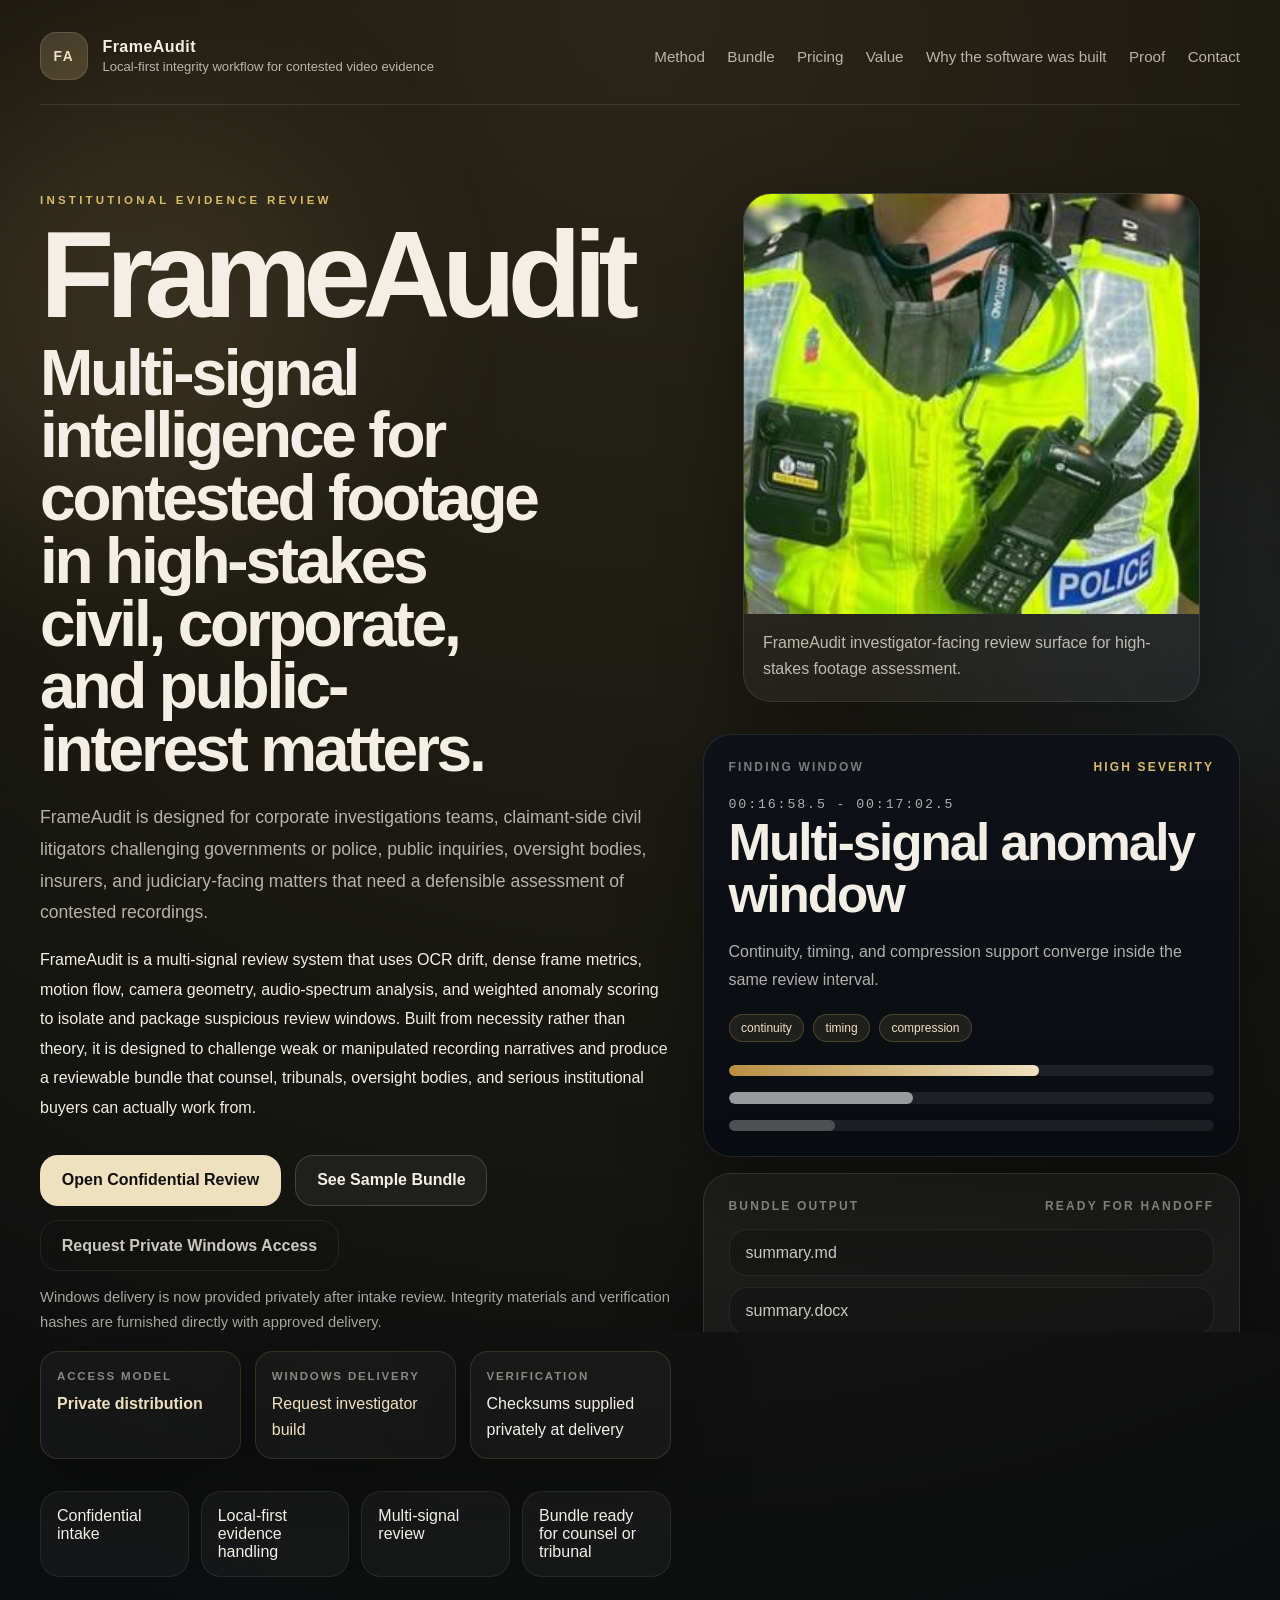
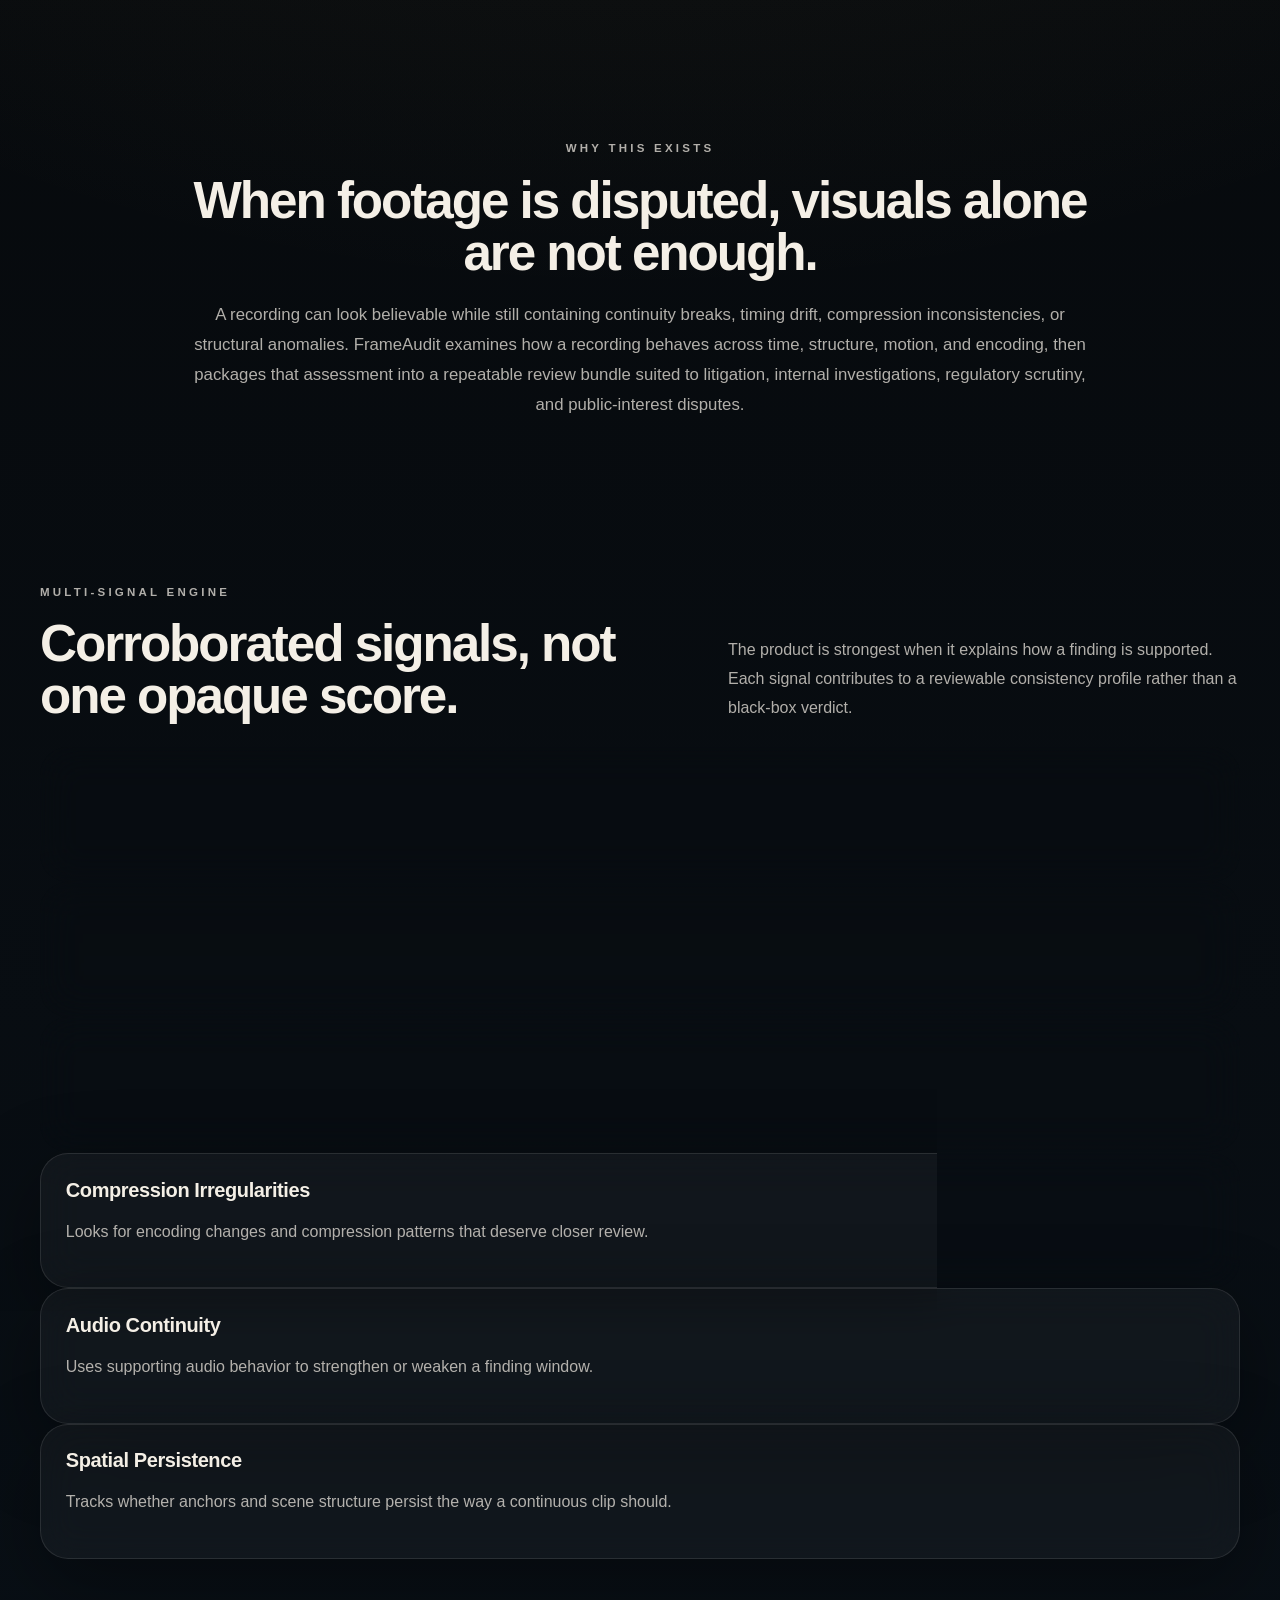
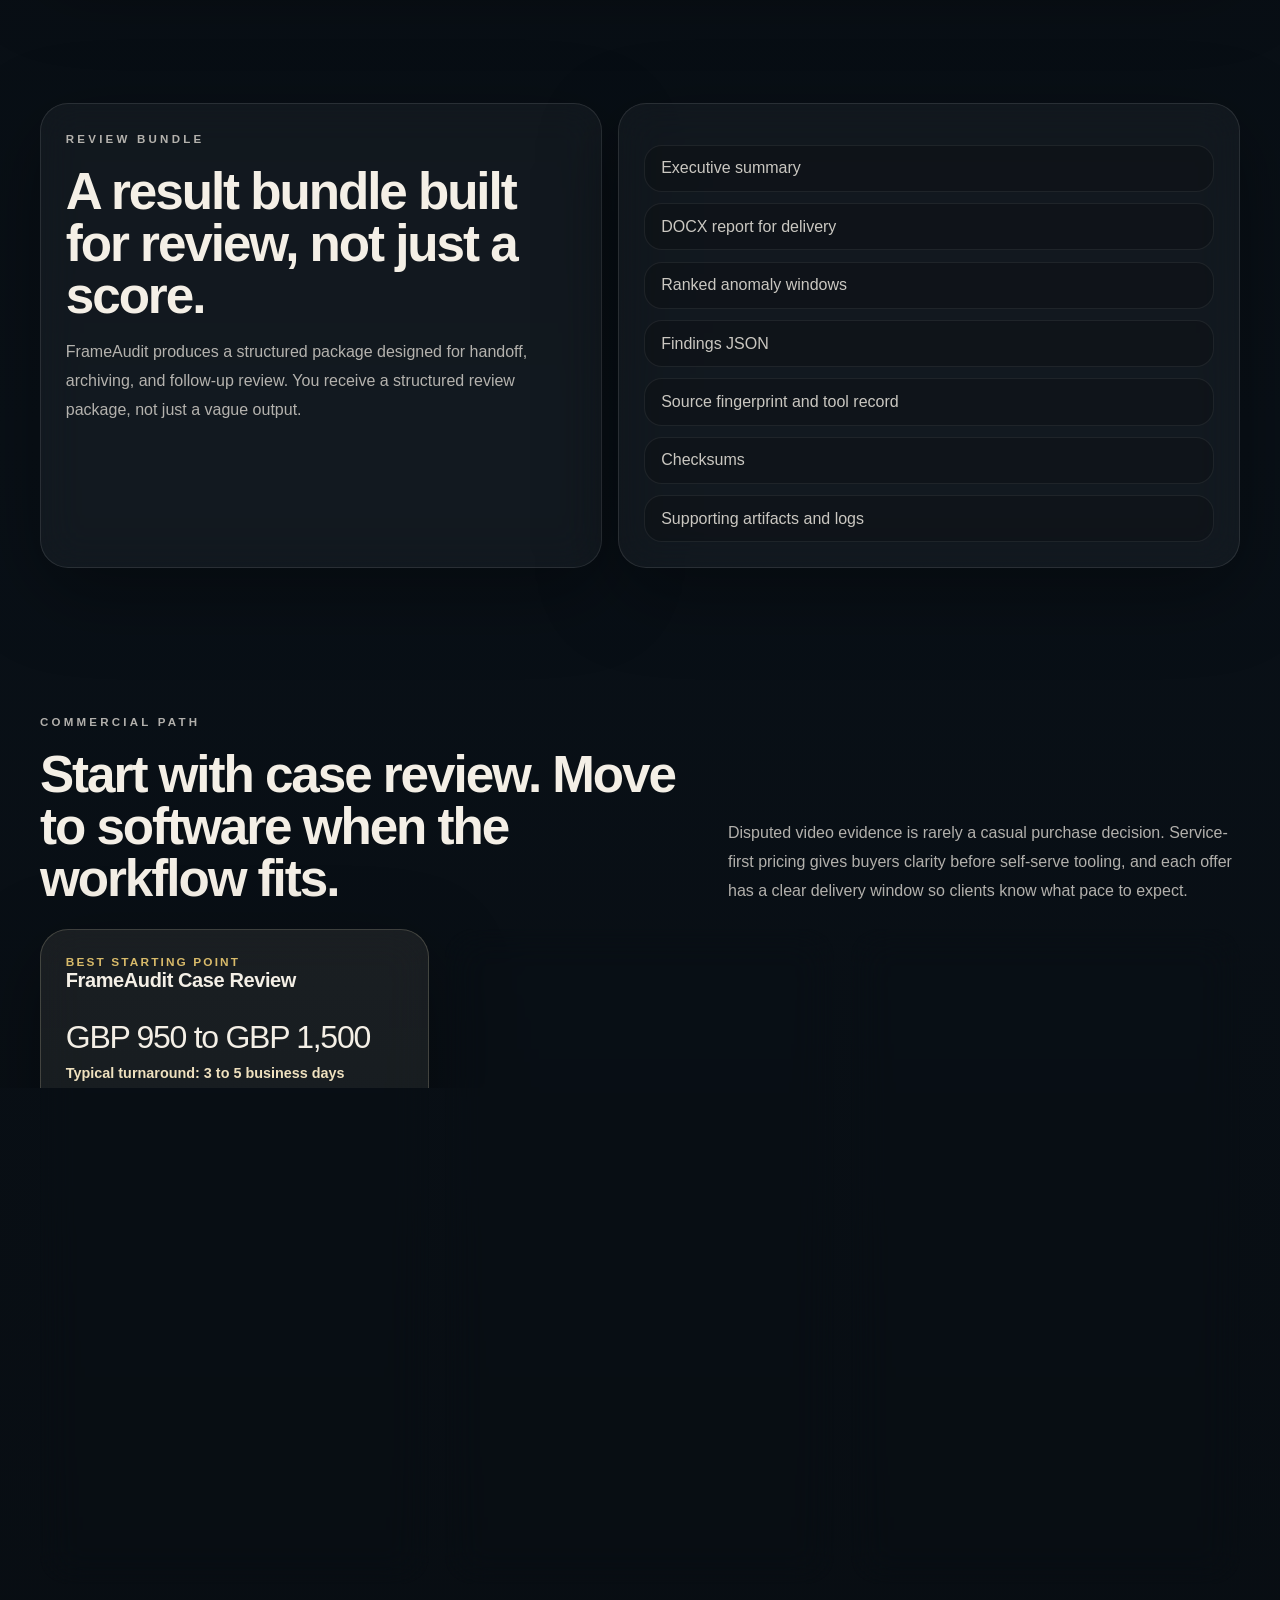
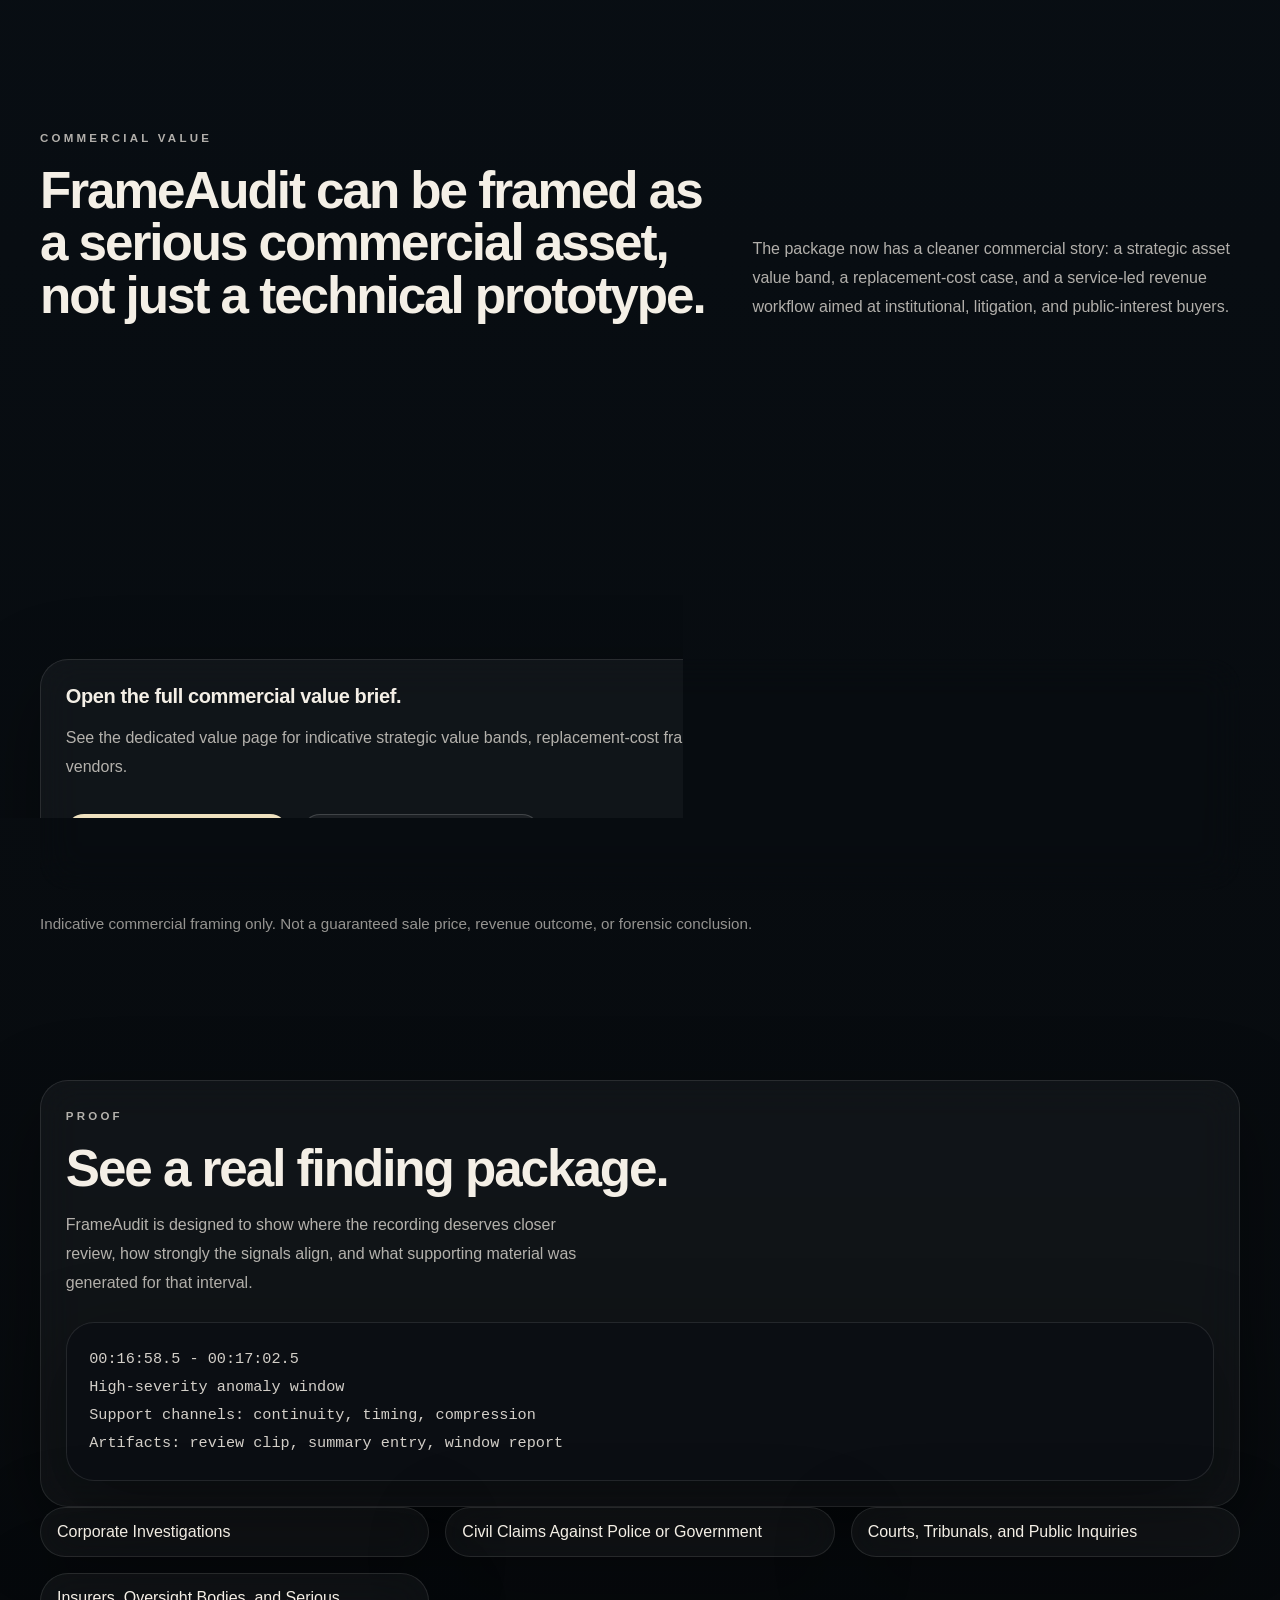
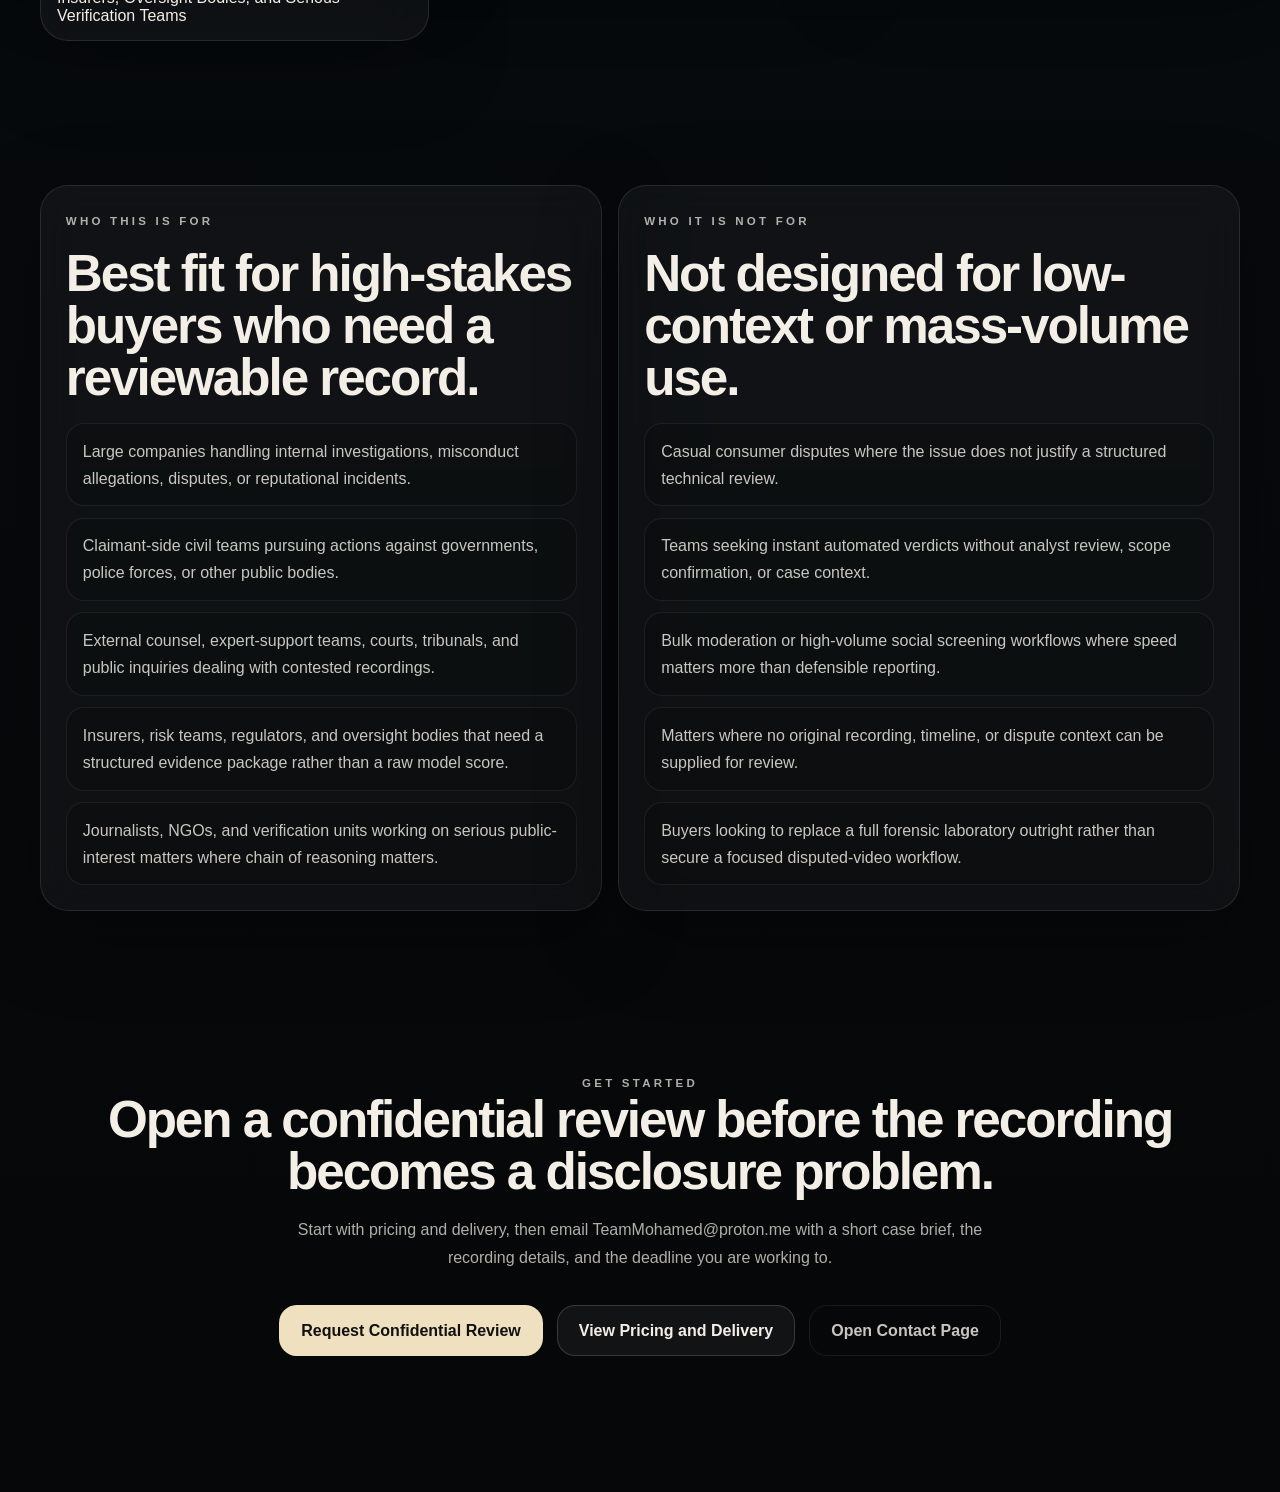
==== index.html @ 4da0f6e0 "Sharpen homepage hero technical line" ====
<!DOCTYPE html>
<html lang="en">
<head>
  <meta charset="UTF-8">
  <meta name="viewport" content="width=device-width, initial-scale=1.0">
  <title>FrameAudit | Local-First Video Integrity Review</title>
  <meta
    name="description"
    content="FrameAudit helps investigators, legal teams, and analysts assess disputed footage across continuity, timing, compression, audio, and spatial persistence, then package the result into a structured review bundle."
  >
  <link rel="stylesheet" href="./styles.css">
</head>
<body>
  <div class="page-shell">
    <header class="site-header">
      <a class="brand" href="#top">
        <span class="brand-mark">FA</span>
        <span>
          <strong>FrameAudit</strong>
          <small>Local-first integrity workflow for contested video evidence</small>
        </span>
      </a>
      <nav class="site-nav">
        <a href="#method">Method</a>
        <a href="#bundle">Bundle</a>
        <a href="./pricing.html">Pricing</a>
        <a href="./value.html">Value</a>
        <a href="./timeline.html">Why the software was built</a>
        <a href="#proof">Proof</a>
        <a href="./contact.html">Contact</a>
      </nav>
    </header>

    <main id="top">
      <section class="hero section">
        <div class="hero-copy reveal-up">
          <p class="eyebrow">Institutional evidence review</p>
          <p class="hero-product-name">FrameAudit</p>
          <h1>Multi-signal intelligence for contested footage in high-stakes civil, corporate, and public-interest matters.</h1>
          <p class="hero-body">
            FrameAudit is designed for corporate investigations teams, claimant-side civil litigators challenging governments or police, public inquiries, oversight bodies, insurers, and judiciary-facing matters that need a defensible assessment of contested recordings.
          </p>
          <p class="hero-detail">
            FrameAudit is a multi-signal review system that uses OCR drift, dense frame metrics, motion flow, camera geometry, audio-spectrum analysis, and weighted anomaly scoring to isolate and package suspicious review windows. Built from necessity rather than theory, it is designed to challenge weak or manipulated recording narratives and produce a reviewable bundle that counsel, tribunals, oversight bodies, and serious institutional buyers can actually work from.
          </p>
          <div class="hero-actions">
            <a class="button button-primary" href="./contact.html?inquiry=case-review#screening-desk">Open Confidential Review</a>
            <a class="button button-secondary" href="#proof">See Sample Bundle</a>
            <a class="button button-tertiary" href="./contact.html?inquiry=private-software-access#screening-desk">Request Private Windows Access</a>
          </div>
          <p class="download-note">
            Windows delivery is now provided privately after intake review. Integrity materials and verification hashes are furnished directly with approved delivery.
          </p>
          <div class="build-strip">
            <div class="build-strip__item">
              <span class="build-strip__label">Access model</span>
              <strong>Private distribution</strong>
            </div>
            <div class="build-strip__item">
              <span class="build-strip__label">Windows delivery</span>
              <a href="mailto:TeamMohamed@proton.me?subject=FrameAudit%20Private%20Windows%20Access%20Request">Request investigator build</a>
            </div>
            <div class="build-strip__item">
              <span class="build-strip__label">Verification</span>
              <span>Checksums supplied privately at delivery</span>
            </div>
          </div>
          <div class="trust-strip">
            <span>Confidential intake</span>
            <span>Local-first evidence handling</span>
            <span>Multi-signal review</span>
            <span>Bundle ready for counsel or tribunal</span>
          </div>
        </div>

        <aside class="hero-panel reveal-up delay-1">
          <figure class="card hero-figure">
            <img src="./assets/bwc-product.jpg" alt="FrameAudit review preview">
            <figcaption>FrameAudit investigator-facing review surface for high-stakes footage assessment.</figcaption>
          </figure>

          <section class="signal-window card">
            <div class="panel-kicker">
              <span>Finding Window</span>
              <span class="severity">High Severity</span>
            </div>
            <p class="window-time">00:16:58.5 - 00:17:02.5</p>
            <h2>Multi-signal anomaly window</h2>
            <p>
              Continuity, timing, and compression support converge inside the same review interval.
            </p>
            <div class="tag-row">
              <span>continuity</span>
              <span>timing</span>
              <span>compression</span>
            </div>
            <div class="signal-chart" aria-hidden="true">
              <div class="signal-chart__bar signal-chart__bar--strong"></div>
              <div class="signal-chart__bar signal-chart__bar--medium"></div>
              <div class="signal-chart__bar signal-chart__bar--light"></div>
            </div>
          </section>

          <section class="bundle-manifest card">
            <div class="panel-kicker">
              <span>Bundle Output</span>
              <span>Ready for handoff</span>
            </div>
            <ul>
              <li>summary.md</li>
              <li>summary.docx</li>
              <li>findings.json</li>
              <li>source_fingerprint.json</li>
              <li>checksums.txt</li>
              <li>artifacts/</li>
            </ul>
          </section>
        </aside>
      </section>

      <section class="section section-intro reveal-up delay-2">
        <p class="eyebrow">Why this exists</p>
        <h2>When footage is disputed, visuals alone are not enough.</h2>
        <p>
          A recording can look believable while still containing continuity breaks, timing drift, compression inconsistencies, or structural anomalies. FrameAudit examines how a recording behaves across time, structure, motion, and encoding, then packages that assessment into a repeatable review bundle suited to litigation, internal investigations, regulatory scrutiny, and public-interest disputes.
        </p>
      </section>

      <section class="section" id="method">
        <div class="section-heading reveal-up">
          <div>
            <p class="eyebrow">Multi-signal engine</p>
            <h2>Corroborated signals, not one opaque score.</h2>
          </div>
          <p>
            The product is strongest when it explains how a finding is supported. Each signal contributes to a reviewable consistency profile rather than a black-box verdict.
          </p>
        </div>
        <div class="card-grid card-grid--signals">
          <article class="card reveal-up">
            <h3>Continuity and Frame Structure</h3>
            <p>Examines frame-to-frame behavior for discontinuities, drift, and structural breaks.</p>
          </article>
          <article class="card reveal-up delay-1">
            <h3>Motion and Scene Behaviour</h3>
            <p>Flags transitions that do not behave like a naturally continuous recording.</p>
          </article>
          <article class="card reveal-up delay-2">
            <h3>Timeline Consistency</h3>
            <p>Checks whether sequence, timing, and adjacent signals align across the review window.</p>
          </article>
          <article class="card reveal-up">
            <h3>Compression Irregularities</h3>
            <p>Looks for encoding changes and compression patterns that deserve closer review.</p>
          </article>
          <article class="card reveal-up delay-1">
            <h3>Audio Continuity</h3>
            <p>Uses supporting audio behavior to strengthen or weaken a finding window.</p>
          </article>
          <article class="card reveal-up delay-2">
            <h3>Spatial Persistence</h3>
            <p>Tracks whether anchors and scene structure persist the way a continuous clip should.</p>
          </article>
        </div>
      </section>

      <section class="section split-section" id="bundle">
        <article class="card reveal-up">
          <p class="eyebrow">Review bundle</p>
          <h2>A result bundle built for review, not just a score.</h2>
          <p>
            FrameAudit produces a structured package designed for handoff, archiving, and follow-up review. You receive a structured review package, not just a vague output.
          </p>
        </article>
        <article class="card card-list reveal-up delay-1">
          <ul>
            <li>Executive summary</li>
            <li>DOCX report for delivery</li>
            <li>Ranked anomaly windows</li>
            <li>Findings JSON</li>
            <li>Source fingerprint and tool record</li>
            <li>Checksums</li>
            <li>Supporting artifacts and logs</li>
          </ul>
        </article>
      </section>

      <section class="section" id="pricing">
        <div class="section-heading reveal-up">
          <div>
            <p class="eyebrow">Commercial path</p>
            <h2>Start with case review. Move to software when the workflow fits.</h2>
          </div>
          <p>
            Disputed video evidence is rarely a casual purchase decision. Service-first pricing gives buyers clarity before self-serve tooling, and each offer has a clear delivery window so clients know what pace to expect.
          </p>
        </div>
        <div class="pricing-grid">
          <article class="pricing-card pricing-card--featured reveal-up">
            <div class="pricing-card__topline">Best starting point</div>
            <h3>FrameAudit Case Review</h3>
            <p class="price">GBP 950 to GBP 1,500</p>
            <p class="pricing-card__meta">Typical turnaround: 3 to 5 business days</p>
            <p class="pricing-card__body">
              Best for disputed footage that needs a structured technical review without forcing the client to learn the software first.
            </p>
            <ul>
              <li>Intake and scope review</li>
              <li>Multi-signal analysis run</li>
              <li>Ranked anomaly windows</li>
              <li>Executive summary</li>
              <li>Review-ready evidence bundle</li>
            </ul>
            <a class="button button-primary" href="mailto:TeamMohamed@proton.me?subject=FrameAudit%20Case%20Review%20Request">Request Case Review</a>
          </article>

          <article class="pricing-card reveal-up delay-1">
            <div class="pricing-card__topline">High-priority review</div>
            <h3>Complex or Urgent Case Review</h3>
            <p class="price">GBP 1,500 to GBP 2,500+</p>
            <p class="pricing-card__meta">Priority window: 24 to 48 hours when practical</p>
            <p class="pricing-card__body">
              For urgent matters, larger files, complex review questions, or higher-stakes handoff requirements.
            </p>
            <ul>
              <li>Everything in Case Review</li>
              <li>Priority scheduling</li>
              <li>Deeper review pass when needed</li>
              <li>Expanded supporting artifacts</li>
            </ul>
            <a class="button button-secondary" href="mailto:TeamMohamed@proton.me?subject=FrameAudit%20Urgent%20Review%20Request">Discuss Urgent Review</a>
          </article>

          <article class="pricing-card reveal-up delay-2">
            <div class="pricing-card__topline">Follow-on product</div>
            <h3>Investigator Edition</h3>
            <p class="price">GBP 199 to GBP 499</p>
            <p class="pricing-card__meta">Access window: same day private delivery and setup</p>
            <p class="pricing-card__body">
              For users who already understand the workflow and want local execution through the Windows app or CLI.
            </p>
            <ul>
              <li>Windows build</li>
              <li>Desktop launcher and CLI</li>
              <li>Official bundle workflow</li>
              <li>Documentation and examples</li>
            </ul>
            <a class="button button-tertiary" href="./pricing.html">View Pricing and Delivery</a>
          </article>
        </div>
      </section>

      <section class="section value-section" id="value">
        <div class="section-heading reveal-up">
          <div>
            <p class="eyebrow">Commercial value</p>
            <h2>FrameAudit can be framed as a serious commercial asset, not just a technical prototype.</h2>
          </div>
          <p>
            The package now has a cleaner commercial story: a strategic asset value band, a replacement-cost case, and a service-led revenue workflow aimed at institutional, litigation, and public-interest buyers.
          </p>
        </div>

        <div class="value-stat-grid reveal-up delay-1">
          <article class="card value-stat">
            <p class="value-stat__label">Indicative strategic asset value</p>
            <span class="value-stat__amount">GBP 150k to GBP 500k</span>
            <p class="value-stat__copy">A realistic current value band for the package as a private strategic asset before broader market traction.</p>
          </article>
          <article class="card value-stat">
            <p class="value-stat__label">Stronger strategic buyer fit</p>
            <span class="value-stat__amount">GBP 350k to GBP 750k</span>
            <p class="value-stat__copy">Possible with the right institutional buyer who values the workflow, delivery path, and buyer positioning.</p>
          </article>
          <article class="card value-stat">
            <p class="value-stat__label">Illustrative annual workflow revenue</p>
            <span class="value-stat__amount">GBP 66k to GBP 180k+</span>
            <p class="value-stat__copy">A service-led lane is already visible through standard reviews, urgent reviews, and follow-on software access.</p>
          </article>
        </div>

        <article class="card reveal-up delay-2">
          <h3>Open the full commercial value brief.</h3>
          <p>
            See the dedicated value page for indicative strategic value bands, replacement-cost framing, workflow economics, and market context against established vendors.
          </p>
          <div class="hero-actions">
            <a class="button button-primary" href="./value.html">View Commercial Value</a>
            <a class="button button-secondary" href="./pricing.html">View Pricing and Delivery</a>
          </div>
        </article>

        <p class="value-footnote reveal-up delay-2">
          Indicative commercial framing only. Not a guaranteed sale price, revenue outcome, or forensic conclusion.
        </p>
      </section>

      <section class="section proof-section" id="proof">
        <article class="card proof-card reveal-up">
          <div class="section-heading section-heading--stacked">
            <div>
              <p class="eyebrow">Proof</p>
              <h2>See a real finding package.</h2>
            </div>
            <p>
              FrameAudit is designed to show where the recording deserves closer review, how strongly the signals align, and what supporting material was generated for that interval.
            </p>
          </div>
          <div class="proof-console">
            <div>00:16:58.5 - 00:17:02.5</div>
            <div>High-severity anomaly window</div>
            <div>Support channels: continuity, timing, compression</div>
            <div>Artifacts: review clip, summary entry, window report</div>
          </div>
        </article>

        <div class="use-case-grid">
          <div class="use-case reveal-up">Corporate Investigations</div>
          <div class="use-case reveal-up delay-1">Civil Claims Against Police or Government</div>
          <div class="use-case reveal-up delay-2">Courts, Tribunals, and Public Inquiries</div>
          <div class="use-case reveal-up">Insurers, Oversight Bodies, and Serious Verification Teams</div>
        </div>
      </section>

      <section class="section split-section" id="fit">
        <article class="card reveal-up">
          <p class="eyebrow">Who this is for</p>
          <h2>Best fit for high-stakes buyers who need a reviewable record.</h2>
          <ul class="stack-list">
            <li>Large companies handling internal investigations, misconduct allegations, disputes, or reputational incidents.</li>
            <li>Claimant-side civil teams pursuing actions against governments, police forces, or other public bodies.</li>
            <li>External counsel, expert-support teams, courts, tribunals, and public inquiries dealing with contested recordings.</li>
            <li>Insurers, risk teams, regulators, and oversight bodies that need a structured evidence package rather than a raw model score.</li>
            <li>Journalists, NGOs, and verification units working on serious public-interest matters where chain of reasoning matters.</li>
          </ul>
        </article>

        <article class="card reveal-up delay-1">
          <p class="eyebrow">Who it is not for</p>
          <h2>Not designed for low-context or mass-volume use.</h2>
          <ul class="stack-list">
            <li>Casual consumer disputes where the issue does not justify a structured technical review.</li>
            <li>Teams seeking instant automated verdicts without analyst review, scope confirmation, or case context.</li>
            <li>Bulk moderation or high-volume social screening workflows where speed matters more than defensible reporting.</li>
            <li>Matters where no original recording, timeline, or dispute context can be supplied for review.</li>
            <li>Buyers looking to replace a full forensic laboratory outright rather than secure a focused disputed-video workflow.</li>
          </ul>
        </article>
      </section>

      <section class="section cta-section reveal-up" id="contact">
        <p class="eyebrow">Get started</p>
        <h2>Open a confidential review before the recording becomes a disclosure problem.</h2>
        <p>
          Start with pricing and delivery, then email TeamMohamed@proton.me with a short case brief, the recording details, and the deadline you are working to.
        </p>
        <div class="hero-actions">
          <a class="button button-primary" href="mailto:TeamMohamed@proton.me?subject=FrameAudit%20Case%20Review%20Request">Request Confidential Review</a>
          <a class="button button-secondary" href="./pricing.html">View Pricing and Delivery</a>
          <a class="button button-tertiary" href="./contact.html">Open Contact Page</a>
        </div>
      </section>
    </main>
  </div>
</body>
</html>
---- styles.css ----
:root {
  color-scheme: dark;
  --bg: #070809;
  --bg-elevated: rgba(14, 18, 23, 0.82);
  --bg-panel: rgba(255, 255, 255, 0.04);
  --ink: #f4efe6;
  --muted: rgba(244, 239, 230, 0.72);
  --line: rgba(255, 255, 255, 0.1);
  --accent: #d8ba6a;
  --accent-strong: #efe1bf;
  --accent-dim: rgba(216, 186, 106, 0.18);
  --shadow: 0 24px 80px rgba(0, 0, 0, 0.35);
  --radius: 28px;
  --font-display: "Aptos Display", "Segoe UI Variable Display", "Bahnschrift", sans-serif;
  --font-body: "Aptos", "Segoe UI Variable Text", "Trebuchet MS", sans-serif;
  --font-mono: "Cascadia Code", Consolas, monospace;
}

* {
  box-sizing: border-box;
}

html {
  scroll-behavior: smooth;
}

body {
  margin: 0;
  min-height: 100vh;
  background:
    radial-gradient(circle at top, rgba(216, 186, 106, 0.18), transparent 24%),
    linear-gradient(180deg, #050505 0%, #091017 46%, #060708 100%);
  color: var(--ink);
  font-family: var(--font-body);
}

body::before,
body::after {
  content: "";
  position: fixed;
  inset: auto;
  width: 28rem;
  height: 28rem;
  border-radius: 999px;
  pointer-events: none;
  filter: blur(90px);
  opacity: 0.14;
}

body::before {
  top: 6rem;
  left: -6rem;
  background: #bea15e;
}

body::after {
  right: -8rem;
  bottom: 4rem;
  background: #32577f;
}

a {
  color: inherit;
  text-decoration: none;
}

.page-shell {
  position: relative;
  z-index: 1;
  width: min(1200px, calc(100% - 2rem));
  margin: 0 auto;
  padding: 1rem 0 4rem;
}

.site-header {
  display: flex;
  align-items: center;
  justify-content: space-between;
  gap: 1rem;
  padding: 1rem 0 1.5rem;
  border-bottom: 1px solid var(--line);
}

.brand {
  display: inline-flex;
  align-items: center;
  gap: 0.9rem;
}

.brand strong,
h1,
h2,
h3 {
  font-family: var(--font-display);
}

.brand strong {
  display: block;
  font-size: 1rem;
  letter-spacing: 0.03em;
}

.brand small {
  display: block;
  margin-top: 0.18rem;
  color: var(--muted);
  font-size: 0.82rem;
}

.brand-mark {
  display: grid;
  place-items: center;
  width: 3rem;
  height: 3rem;
  border-radius: 16px;
  background: linear-gradient(145deg, rgba(239, 225, 191, 0.16), rgba(216, 186, 106, 0.24));
  border: 1px solid rgba(239, 225, 191, 0.16);
  color: var(--accent-strong);
  font-family: var(--font-display);
  font-size: 0.86rem;
  font-weight: 700;
  letter-spacing: 0.12em;
}

.site-nav {
  display: flex;
  flex-wrap: wrap;
  justify-content: flex-end;
  gap: 1.4rem;
  color: var(--muted);
  font-size: 0.95rem;
}

.site-nav a:hover {
  color: var(--ink);
}

.section {
  padding: 4.5rem 0;
}

#screening-desk {
  scroll-margin-top: 2rem;
}

.hero {
  display: grid;
  grid-template-columns: 1.08fr 0.92fr;
  gap: 2rem;
  align-items: center;
}

.eyebrow {
  margin: 0 0 1rem;
  color: var(--accent);
  font-size: 0.72rem;
  font-weight: 700;
  letter-spacing: 0.28em;
  text-transform: uppercase;
}

.hero-product-name {
  margin: 0;
  color: var(--ink);
  font-family: var(--font-display);
  font-size: clamp(4.4rem, 10vw, 7.6rem);
  font-weight: 700;
  line-height: 0.88;
  letter-spacing: -0.07em;
}

h1 {
  margin: 0.8rem 0 0;
  max-width: 14ch;
  font-size: clamp(2.4rem, 5vw, 4.1rem);
  line-height: 0.98;
  letter-spacing: -0.05em;
}

h2 {
  margin: 0;
  font-size: clamp(2rem, 4vw, 3.5rem);
  line-height: 1.02;
  letter-spacing: -0.04em;
}

h3 {
  margin: 0 0 0.8rem;
  font-size: 1.25rem;
  letter-spacing: -0.02em;
}

.hero-body,
.section-heading p,
.section-intro p,
.split-section p,
.pricing-card__body,
.cta-section p,
.proof-card p,
.card p {
  color: var(--muted);
  line-height: 1.8;
}

.hero-body {
  max-width: 42rem;
  margin: 1.35rem 0 0;
  font-size: 1.1rem;
}

.hero-detail {
  max-width: 46rem;
  margin: 1rem 0 0;
  color: var(--ink);
  font-size: 1rem;
  line-height: 1.85;
}

.hero-actions {
  display: flex;
  flex-wrap: wrap;
  gap: 0.9rem;
  margin-top: 2rem;
}

.download-note {
  margin: 0.85rem 0 0;
  color: rgba(244, 239, 230, 0.68);
  font-size: 0.92rem;
  line-height: 1.7;
}

.download-note strong {
  color: var(--ink);
}

.download-note a {
  color: var(--accent-strong);
}

.build-strip {
  display: grid;
  grid-template-columns: repeat(3, minmax(0, 1fr));
  gap: 0.85rem;
  margin-top: 1rem;
}

.build-strip__item {
  padding: 0.95rem 1rem;
  border: 1px solid rgba(216, 186, 106, 0.16);
  border-radius: 18px;
  background: rgba(255, 255, 255, 0.03);
  box-shadow: var(--shadow);
  color: var(--ink);
  line-height: 1.6;
}

.build-strip__label {
  display: block;
  margin-bottom: 0.35rem;
  color: rgba(244, 239, 230, 0.52);
  font-size: 0.72rem;
  font-weight: 700;
  letter-spacing: 0.16em;
  text-transform: uppercase;
}

.build-strip__item strong,
.build-strip__item a {
  color: var(--accent-strong);
}

.button {
  display: inline-flex;
  align-items: center;
  justify-content: center;
  min-height: 3.2rem;
  padding: 0.85rem 1.3rem;
  border-radius: 18px;
  border: 1px solid transparent;
  font-weight: 700;
  transition: transform 160ms ease, border-color 160ms ease, background 160ms ease, color 160ms ease;
}

.button:hover {
  transform: translateY(-1px);
}

.button-primary {
  background: var(--accent-strong);
  color: #111;
}

.button-secondary {
  background: rgba(255, 255, 255, 0.05);
  border-color: rgba(255, 255, 255, 0.16);
}

.button-tertiary {
  border-color: rgba(255, 255, 255, 0.08);
  color: rgba(244, 239, 230, 0.82);
}

.trust-strip {
  display: grid;
  grid-template-columns: repeat(4, minmax(0, 1fr));
  gap: 0.75rem;
  margin-top: 2rem;
}

.trust-strip span,
.use-case {
  border: 1px solid rgba(255, 255, 255, 0.08);
  background: rgba(255, 255, 255, 0.035);
  border-radius: 20px;
  padding: 0.95rem 1rem;
  color: var(--ink);
}

.hero-panel,
.pricing-grid,
.use-case-grid {
  display: grid;
  gap: 1rem;
}

.hero-panel {
  align-content: start;
}

.card,
.pricing-card,
.use-case,
.proof-console {
  border: 1px solid var(--line);
  border-radius: var(--radius);
  background: var(--bg-panel);
  box-shadow: var(--shadow);
  -webkit-backdrop-filter: blur(20px);
  backdrop-filter: blur(20px);
}

.card,
.pricing-card {
  padding: 1.55rem;
}

.hero-figure {
  overflow: hidden;
  padding: 0;
}

.hero-figure img {
  display: block;
  width: 100%;
  min-height: 420px;
  object-fit: cover;
  object-position: center top;
}

.hero-figure figcaption {
  padding: 1rem 1.2rem 1.15rem;
  color: rgba(244, 239, 230, 0.74);
  line-height: 1.65;
}

.signal-window {
  background: linear-gradient(180deg, rgba(13, 18, 24, 0.94), rgba(8, 13, 18, 0.94));
}

.panel-kicker {
  display: flex;
  justify-content: space-between;
  gap: 1rem;
  color: rgba(244, 239, 230, 0.48);
  font-size: 0.75rem;
  font-weight: 700;
  letter-spacing: 0.18em;
  text-transform: uppercase;
}

.severity,
.window-time {
  color: var(--accent);
}

.window-time {
  margin: 1.2rem 0 0;
  font-family: var(--font-mono);
  font-size: 0.83rem;
  letter-spacing: 0.14em;
}

.tag-row {
  display: flex;
  flex-wrap: wrap;
  gap: 0.55rem;
  margin-top: 1.2rem;
}

.tag-row span {
  padding: 0.38rem 0.72rem;
  border: 1px solid rgba(216, 186, 106, 0.24);
  border-radius: 999px;
  background: rgba(216, 186, 106, 0.1);
  color: var(--accent-strong);
  font-size: 0.75rem;
}

.signal-chart {
  display: grid;
  gap: 1rem;
  margin-top: 1.4rem;
}

.signal-chart__bar {
  height: 0.72rem;
  border-radius: 999px;
  background: rgba(255, 255, 255, 0.08);
  overflow: hidden;
  position: relative;
}

.signal-chart__bar::before {
  content: "";
  display: block;
  height: 100%;
  border-radius: inherit;
}

.signal-chart__bar--strong::before {
  width: 64%;
  background: linear-gradient(90deg, #b98f42, var(--accent-strong));
}

.signal-chart__bar--medium::before {
  width: 38%;
  background: rgba(255, 255, 255, 0.55);
}

.signal-chart__bar--light::before {
  width: 22%;
  background: rgba(255, 255, 255, 0.22);
}

.bundle-manifest ul,
.card-list ul,
.pricing-card ul {
  list-style: none;
  padding: 0;
  margin: 1rem 0 0;
}

.bundle-manifest li,
.card-list li,
.pricing-card li {
  margin-top: 0.7rem;
  padding: 0.85rem 1rem;
  border-radius: 18px;
  border: 1px solid rgba(255, 255, 255, 0.07);
  background: rgba(0, 0, 0, 0.18);
  color: rgba(244, 239, 230, 0.82);
}

.section-intro {
  max-width: 56rem;
  margin: 0 auto;
  text-align: center;
}

.section-intro p:last-child {
  margin-top: 1.3rem;
  font-size: 1.05rem;
}

.section-heading {
  display: flex;
  align-items: flex-end;
  justify-content: space-between;
  gap: 2rem;
  margin-bottom: 1.5rem;
}

.section-heading > p {
  max-width: 32rem;
  margin: 0;
}

.section-heading--stacked {
  display: block;
}

.section-heading--stacked p:last-child {
  margin-top: 1rem;
}

.card-grid--signals,
.pricing-grid,
.use-case-grid {
  grid-template-columns: repeat(3, minmax(0, 1fr));
}

.split-section {
  display: grid;
  grid-template-columns: 0.95fr 1.05fr;
  gap: 1rem;
}

.pricing-card {
  display: flex;
  flex-direction: column;
}

.pricing-card--featured {
  background: linear-gradient(180deg, rgba(239, 225, 191, 0.08), rgba(255, 255, 255, 0.04));
  border-color: rgba(239, 225, 191, 0.2);
}

.pricing-card__topline {
  color: var(--accent);
  font-size: 0.74rem;
  font-weight: 700;
  letter-spacing: 0.18em;
  text-transform: uppercase;
}

.price {
  margin: 0.9rem 0 0;
  font-family: var(--font-display);
  font-size: 2rem;
  letter-spacing: -0.04em;
}

.pricing-card__meta {
  margin: 0.55rem 0 0;
  color: var(--accent-strong);
  font-size: 0.9rem;
  font-weight: 700;
}

.proof-console {
  margin-top: 1.5rem;
  padding: 1.4rem;
  background: #0b0e13;
  font-family: var(--font-mono);
  font-size: 0.95rem;
  line-height: 1.85;
  color: rgba(244, 239, 230, 0.86);
}

.value-summary {
  display: grid;
  grid-template-columns: 1.1fr 0.9fr;
  gap: 1.25rem;
  margin-bottom: 1rem;
}

.value-summary ul {
  list-style: none;
  padding: 0;
  margin: 0;
}

.value-summary li {
  margin-top: 0.75rem;
  padding: 0.9rem 1rem;
  border-radius: 18px;
  border: 1px solid rgba(255, 255, 255, 0.07);
  background: rgba(0, 0, 0, 0.18);
  color: rgba(244, 239, 230, 0.82);
}

.comparison-matrix {
  margin-top: 1rem;
  padding: 0;
  overflow: hidden;
}

.comparison-matrix__scroll {
  overflow-x: auto;
}

.comparison-matrix table {
  width: 100%;
  min-width: 980px;
  border-collapse: collapse;
}

.comparison-matrix th,
.comparison-matrix td {
  padding: 1.15rem 1rem;
  border-bottom: 1px solid rgba(255, 255, 255, 0.08);
  vertical-align: top;
  text-align: left;
}

.comparison-matrix thead th {
  position: sticky;
  top: 0;
  background: rgba(12, 17, 22, 0.96);
  color: var(--accent);
  font-size: 0.74rem;
  font-weight: 700;
  letter-spacing: 0.18em;
  text-transform: uppercase;
}

.comparison-matrix tbody th {
  width: 12rem;
  color: var(--ink);
  font-family: var(--font-display);
  font-size: 1rem;
  letter-spacing: -0.01em;
}

.comparison-matrix tbody td {
  color: rgba(244, 239, 230, 0.78);
  line-height: 1.7;
}

.comparison-matrix tbody tr:last-child th,
.comparison-matrix tbody tr:last-child td {
  border-bottom: 0;
}

.comparison-matrix tbody tr:hover td,
.comparison-matrix tbody tr:hover th {
  background: rgba(255, 255, 255, 0.02);
}

.value-footnote {
  margin: 1.25rem 0 0;
  color: rgba(244, 239, 230, 0.6);
  font-size: 0.95rem;
  line-height: 1.7;
}

.value-stat-grid {
  display: grid;
  grid-template-columns: repeat(3, minmax(0, 1fr));
  gap: 1rem;
}

.value-stat {
  min-height: 100%;
  background: linear-gradient(180deg, rgba(13, 18, 24, 0.94), rgba(8, 13, 18, 0.94));
}

.value-stat__label {
  margin: 0;
  color: rgba(244, 239, 230, 0.54);
  font-size: 0.76rem;
  font-weight: 700;
  letter-spacing: 0.16em;
  text-transform: uppercase;
}

.value-stat__amount {
  display: block;
  margin-top: 0.8rem;
  color: var(--accent-strong);
  font-size: clamp(2rem, 4vw, 3.35rem);
  font-weight: 700;
  letter-spacing: -0.06em;
  line-height: 1.02;
}

.value-stat__copy {
  margin: 0.9rem 0 0;
  color: var(--muted);
}

.page-hero--value {
  max-width: 100%;
}

.value-hero-grid {
  display: grid;
  grid-template-columns: minmax(0, 1.2fr) minmax(320px, 0.8fr);
  gap: 1.25rem;
  align-items: start;
}

.value-brief-card {
  position: relative;
  overflow: hidden;
  background:
    radial-gradient(circle at top right, rgba(216, 186, 106, 0.18), transparent 36%),
    linear-gradient(180deg, rgba(16, 22, 30, 0.96), rgba(8, 13, 18, 0.96));
  border-color: rgba(216, 186, 106, 0.22);
}

.value-brief-card__label,
.value-callout__label,
.value-band__label {
  margin: 0;
  color: rgba(244, 239, 230, 0.54);
  font-size: 0.76rem;
  font-weight: 700;
  letter-spacing: 0.16em;
  text-transform: uppercase;
}

.value-brief-list {
  list-style: none;
  padding: 0;
  margin: 1.2rem 0 0;
}

.value-brief-list li {
  margin-top: 0.75rem;
  padding-top: 0.75rem;
  border-top: 1px solid rgba(255, 255, 255, 0.08);
  color: rgba(244, 239, 230, 0.82);
  line-height: 1.7;
}

.value-brief-list li:first-child {
  margin-top: 0;
}

.value-brief-card__footnote {
  margin: 1rem 0 0;
  color: rgba(244, 239, 230, 0.62);
}

.value-band-section {
  padding-top: 1rem;
}

.value-band {
  display: grid;
  grid-template-columns: repeat(4, minmax(0, 1fr));
  gap: 1rem;
}

.value-band__item {
  padding: 1.2rem 1.25rem;
  border: 1px solid rgba(255, 255, 255, 0.08);
  border-radius: 20px;
  background: rgba(255, 255, 255, 0.03);
  box-shadow: var(--shadow);
}

.value-band__value {
  display: block;
  margin-top: 0.7rem;
  color: var(--accent-strong);
  font-family: var(--font-display);
  font-size: 1.55rem;
  letter-spacing: -0.05em;
  line-height: 1.05;
}

.value-band__copy {
  margin: 0.7rem 0 0;
  color: var(--muted);
  line-height: 1.7;
}

.value-callout {
  margin-top: 1rem;
  background: linear-gradient(180deg, rgba(239, 225, 191, 0.08), rgba(255, 255, 255, 0.04));
  border-color: rgba(239, 225, 191, 0.2);
}

.value-callout p:last-child {
  margin-bottom: 0;
}

.page-hero {
  max-width: 64rem;
}

.page-copy {
  max-width: 46rem;
  margin-top: 1.35rem;
  color: var(--muted);
  font-size: 1.06rem;
  line-height: 1.85;
}

.coming-soon-panel {
  display: grid;
  place-items: center;
  min-height: 22rem;
  text-align: center;
}

.coming-soon-panel strong {
  display: block;
  color: var(--accent-strong);
  font-family: var(--font-display);
  font-size: clamp(3.2rem, 8vw, 6.5rem);
  letter-spacing: -0.06em;
  line-height: 0.95;
}

.delivery-strip,
.process-grid {
  display: grid;
  grid-template-columns: repeat(3, minmax(0, 1fr));
  gap: 1rem;
}

.timing-card,
.process-card {
  min-height: 100%;
}

.timing-card h3,
.process-card h3 {
  margin-top: 0.35rem;
}

.process-grid {
  grid-template-columns: repeat(5, minmax(0, 1fr));
}

.process-card__step {
  display: inline-grid;
  place-items: center;
  width: 2rem;
  height: 2rem;
  border-radius: 999px;
  background: rgba(216, 186, 106, 0.16);
  border: 1px solid rgba(216, 186, 106, 0.24);
  color: var(--accent-strong);
  font-size: 0.85rem;
  font-weight: 700;
}

.stack-list {
  list-style: none;
  padding: 0;
  margin: 1.15rem 0 0;
}

.stack-list li {
  margin-top: 0.7rem;
  padding: 0.85rem 1rem;
  border-radius: 18px;
  border: 1px solid rgba(255, 255, 255, 0.07);
  background: rgba(0, 0, 0, 0.18);
  color: rgba(244, 239, 230, 0.82);
  line-height: 1.7;
}

.screening-card {
  background: linear-gradient(180deg, rgba(216, 186, 106, 0.08), rgba(8, 13, 18, 0.68));
}

.intake-template {
  display: grid;
  gap: 0.85rem;
  margin-top: 1.25rem;
}

.intake-row {
  display: grid;
  gap: 0.25rem;
  padding: 0.95rem 1rem;
  border-radius: 18px;
  border: 1px solid rgba(216, 186, 106, 0.16);
  background: rgba(255, 255, 255, 0.03);
}

.intake-row span {
  color: rgba(244, 239, 230, 0.54);
  font-size: 0.74rem;
  font-weight: 700;
  letter-spacing: 0.14em;
  text-transform: uppercase;
}

.intake-row strong {
  color: var(--ink);
  font-size: 0.98rem;
  line-height: 1.65;
}

.screening-note {
  margin: 1rem 0 0;
  color: var(--accent-strong);
  line-height: 1.7;
}

.screened-form {
  position: relative;
  margin-top: 1.25rem;
}

.form-honeypot,
.contact-honey-trap {
  position: absolute;
  left: -10000px;
  width: 1px;
  height: 1px;
  overflow: hidden;
  opacity: 0;
  pointer-events: none;
}

.form-grid {
  display: grid;
  grid-template-columns: repeat(2, minmax(0, 1fr));
  gap: 0.9rem;
}

.form-field {
  display: grid;
  gap: 0.45rem;
}

.form-field--full {
  grid-column: 1 / -1;
}

.form-field span,
.form-check span {
  color: rgba(244, 239, 230, 0.6);
  font-size: 0.74rem;
  font-weight: 700;
  letter-spacing: 0.14em;
  text-transform: uppercase;
}

.form-field input,
.form-field select,
.form-field textarea {
  width: 100%;
  padding: 0.95rem 1rem;
  border: 1px solid rgba(255, 255, 255, 0.1);
  border-radius: 18px;
  background: rgba(0, 0, 0, 0.22);
  color: var(--ink);
  font: inherit;
}

.form-field select {
  appearance: none;
}

.form-field textarea {
  min-height: 11rem;
  resize: vertical;
}

.form-field input::placeholder,
.form-field textarea::placeholder {
  color: rgba(244, 239, 230, 0.34);
}

.form-field input:focus,
.form-field select:focus,
.form-field textarea:focus {
  outline: none;
  border-color: rgba(216, 186, 106, 0.44);
  box-shadow: 0 0 0 3px rgba(216, 186, 106, 0.14);
}

.form-check {
  display: flex;
  gap: 0.85rem;
  align-items: flex-start;
  padding: 0.95rem 1rem;
  border: 1px solid rgba(216, 186, 106, 0.16);
  border-radius: 18px;
  background: rgba(0, 0, 0, 0.18);
}

.form-check input {
  margin-top: 0.2rem;
  accent-color: var(--accent);
}

.form-challenge {
  margin-top: 1rem;
  padding: 1rem;
  border: 1px solid rgba(216, 186, 106, 0.16);
  border-radius: 18px;
  background: rgba(0, 0, 0, 0.18);
}

.form-challenge__label {
  margin: 0;
  color: rgba(244, 239, 230, 0.6);
  font-size: 0.74rem;
  font-weight: 700;
  letter-spacing: 0.14em;
  text-transform: uppercase;
}

.form-challenge__widget {
  margin-top: 0.85rem;
}

.form-challenge__note {
  margin: 0.85rem 0 0;
  color: rgba(244, 239, 230, 0.66);
  line-height: 1.6;
}

.form-actions {
  display: flex;
  flex-wrap: wrap;
  gap: 0.9rem;
  margin-top: 1rem;
}

.form-note,
.form-status {
  margin: 1rem 0 0;
  line-height: 1.7;
}

.form-note {
  color: rgba(244, 239, 230, 0.66);
}

.form-status {
  padding: 0.9rem 1rem;
  border-radius: 16px;
  border: 1px solid transparent;
}

.form-status[data-state="error"] {
  border-color: rgba(201, 98, 98, 0.34);
  background: rgba(110, 22, 22, 0.26);
  color: #ffd6d6;
}

.form-status[data-state="success"] {
  border-color: rgba(216, 186, 106, 0.28);
  background: rgba(216, 186, 106, 0.1);
  color: var(--accent-strong);
}

.cta-section {
  text-align: center;
}

.cta-section p {
  width: min(44rem, 100%);
  margin: 1.1rem auto 0;
}

.cta-section .hero-actions {
  justify-content: center;
}

.reveal-up {
  opacity: 0;
  transform: translateY(26px);
  animation: reveal-up 720ms cubic-bezier(.2, .8, .2, 1) forwards;
}

.delay-1 {
  animation-delay: 100ms;
}

.delay-2 {
  animation-delay: 200ms;
}

@keyframes reveal-up {
  to {
    opacity: 1;
    transform: translateY(0);
  }
}

@media (max-width: 980px) {
  .hero,
  .split-section,
  .value-summary,
  .build-strip,
  .value-hero-grid,
  .value-band,
  .value-stat-grid,
  .delivery-strip,
  .card-grid--signals,
  .pricing-grid,
  .use-case-grid,
  .process-grid {
    grid-template-columns: 1fr 1fr;
  }

  .hero {
    align-items: start;
  }

  .section-heading {
    display: block;
  }

  .section-heading > p {
    margin-top: 1rem;
  }

  .trust-strip {
    grid-template-columns: repeat(2, minmax(0, 1fr));
  }

  .hero-figure img {
    min-height: 360px;
  }
}

@media (max-width: 760px) {
  .page-shell {
    width: min(100% - 1rem, 1200px);
  }

  .site-header,
  .site-nav,
  .hero-actions,
  .hero,
  .split-section,
  .form-grid,
  .build-strip,
  .value-summary,
  .value-hero-grid,
  .value-band,
  .value-stat-grid,
  .delivery-strip,
  .card-grid--signals,
  .pricing-grid,
  .use-case-grid,
  .process-grid,
  .trust-strip {
    grid-template-columns: 1fr;
  }

  .site-header {
    align-items: flex-start;
    flex-direction: column;
  }

  .site-nav {
    display: grid;
    width: 100%;
    gap: 0.75rem;
  }

  .hero-actions {
    display: grid;
  }

  .form-actions {
    display: grid;
  }

  .button {
    width: 100%;
  }

  .download-note {
    text-align: left;
  }

  .section {
    padding: 3.5rem 0;
  }

  h1 {
    max-width: 100%;
  }

  .hero-figure img {
    min-height: 280px;
  }
}
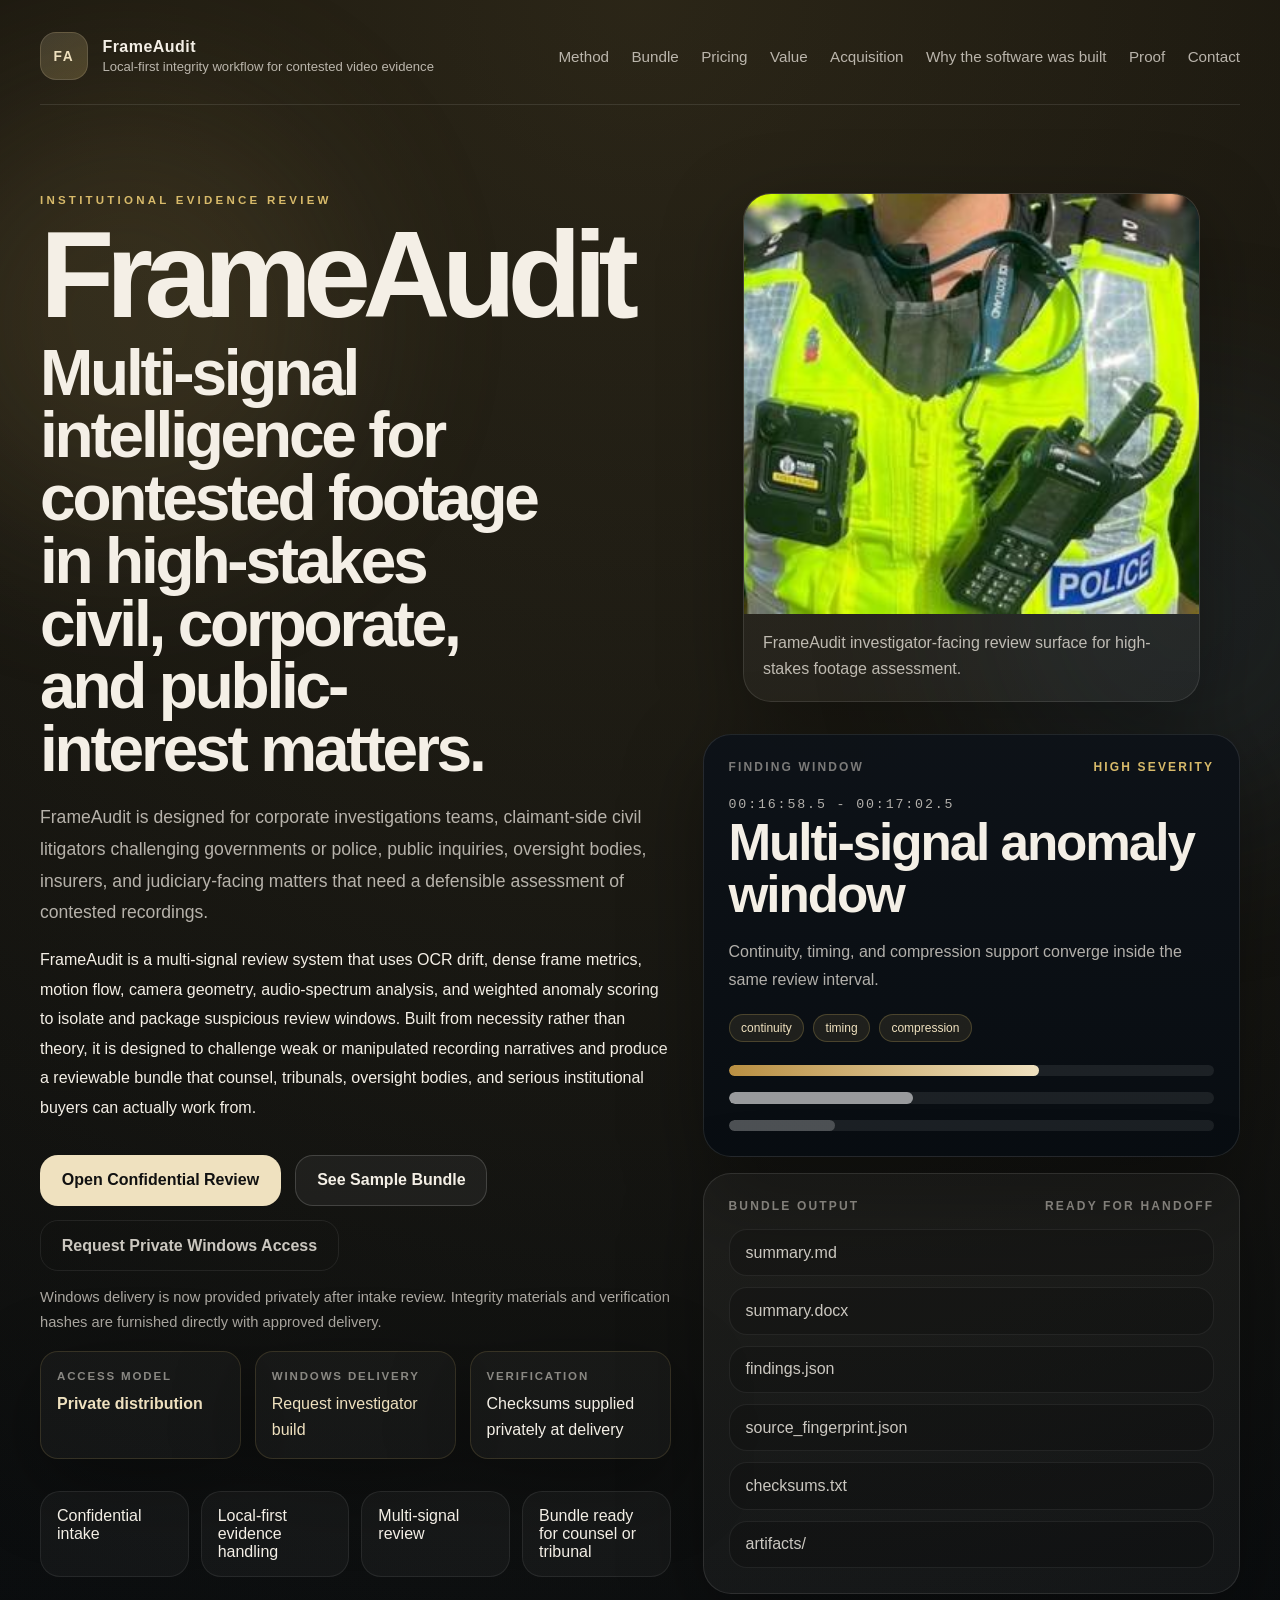
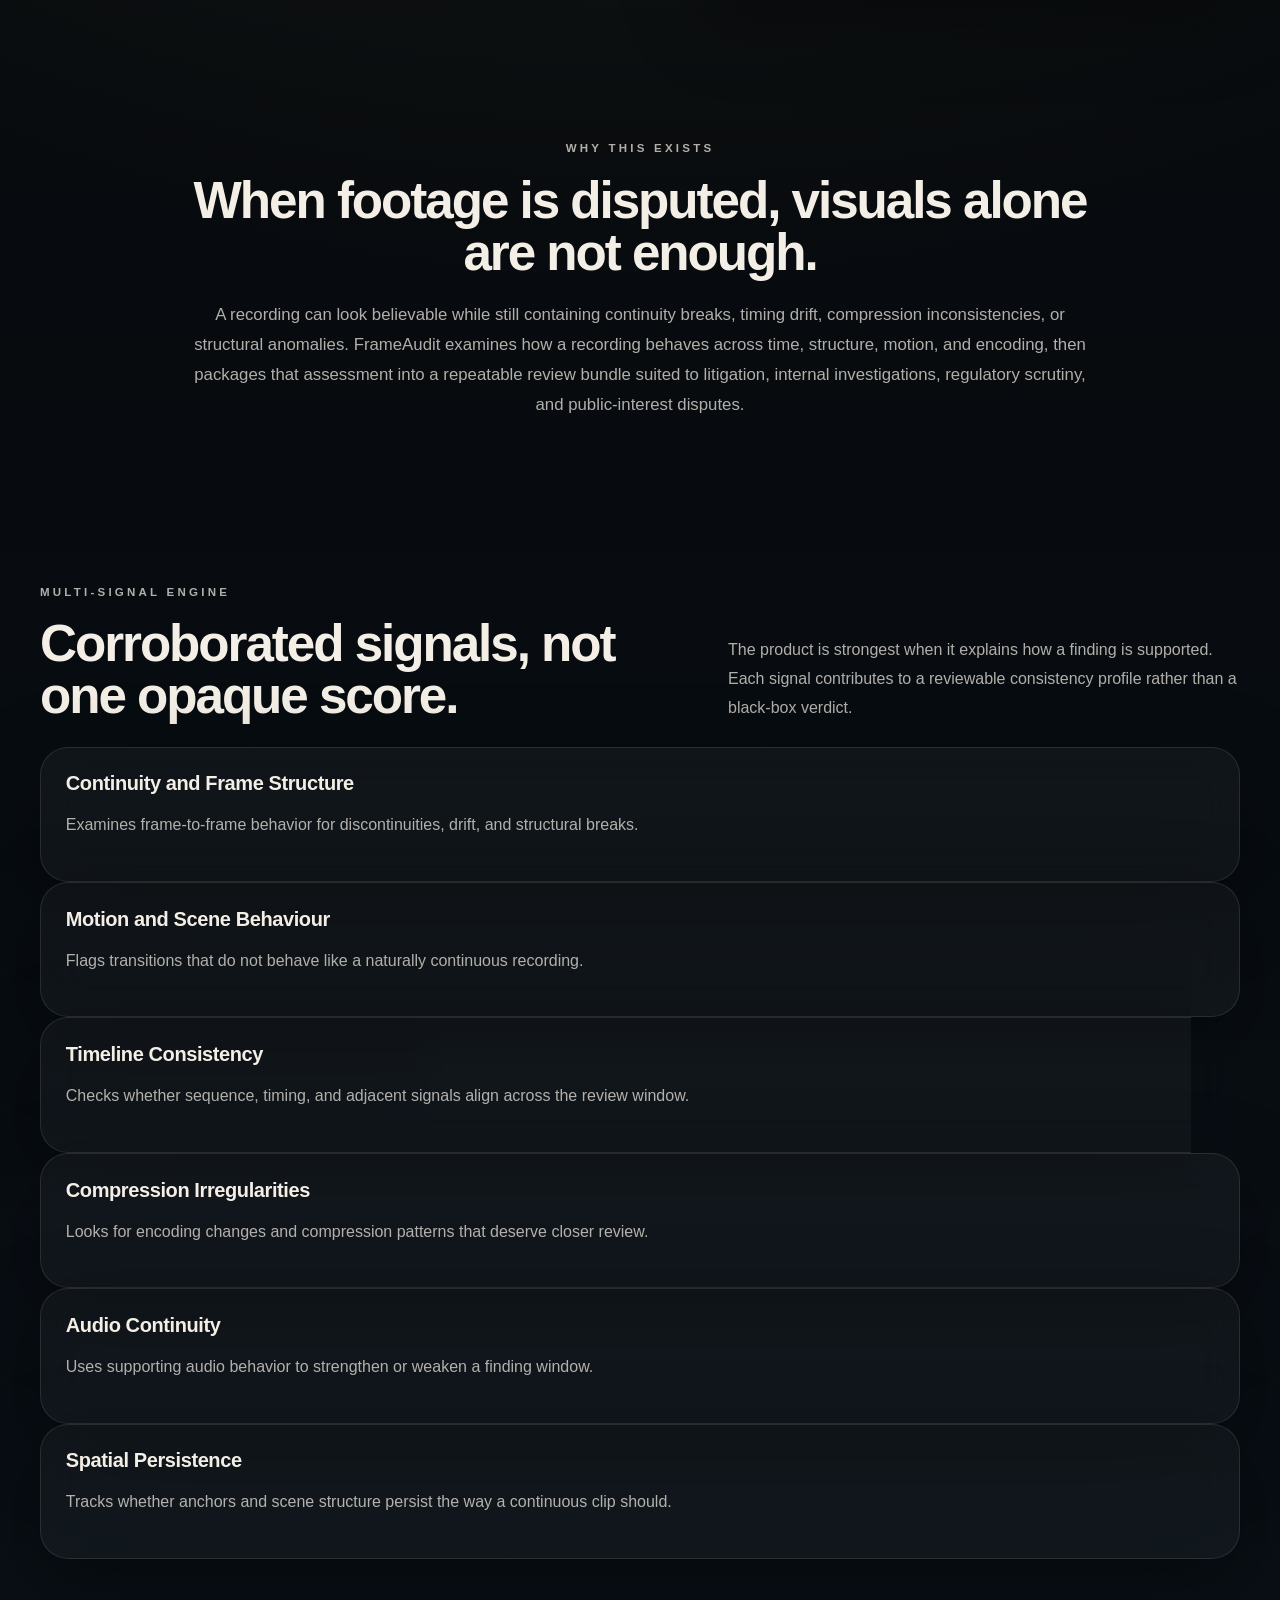
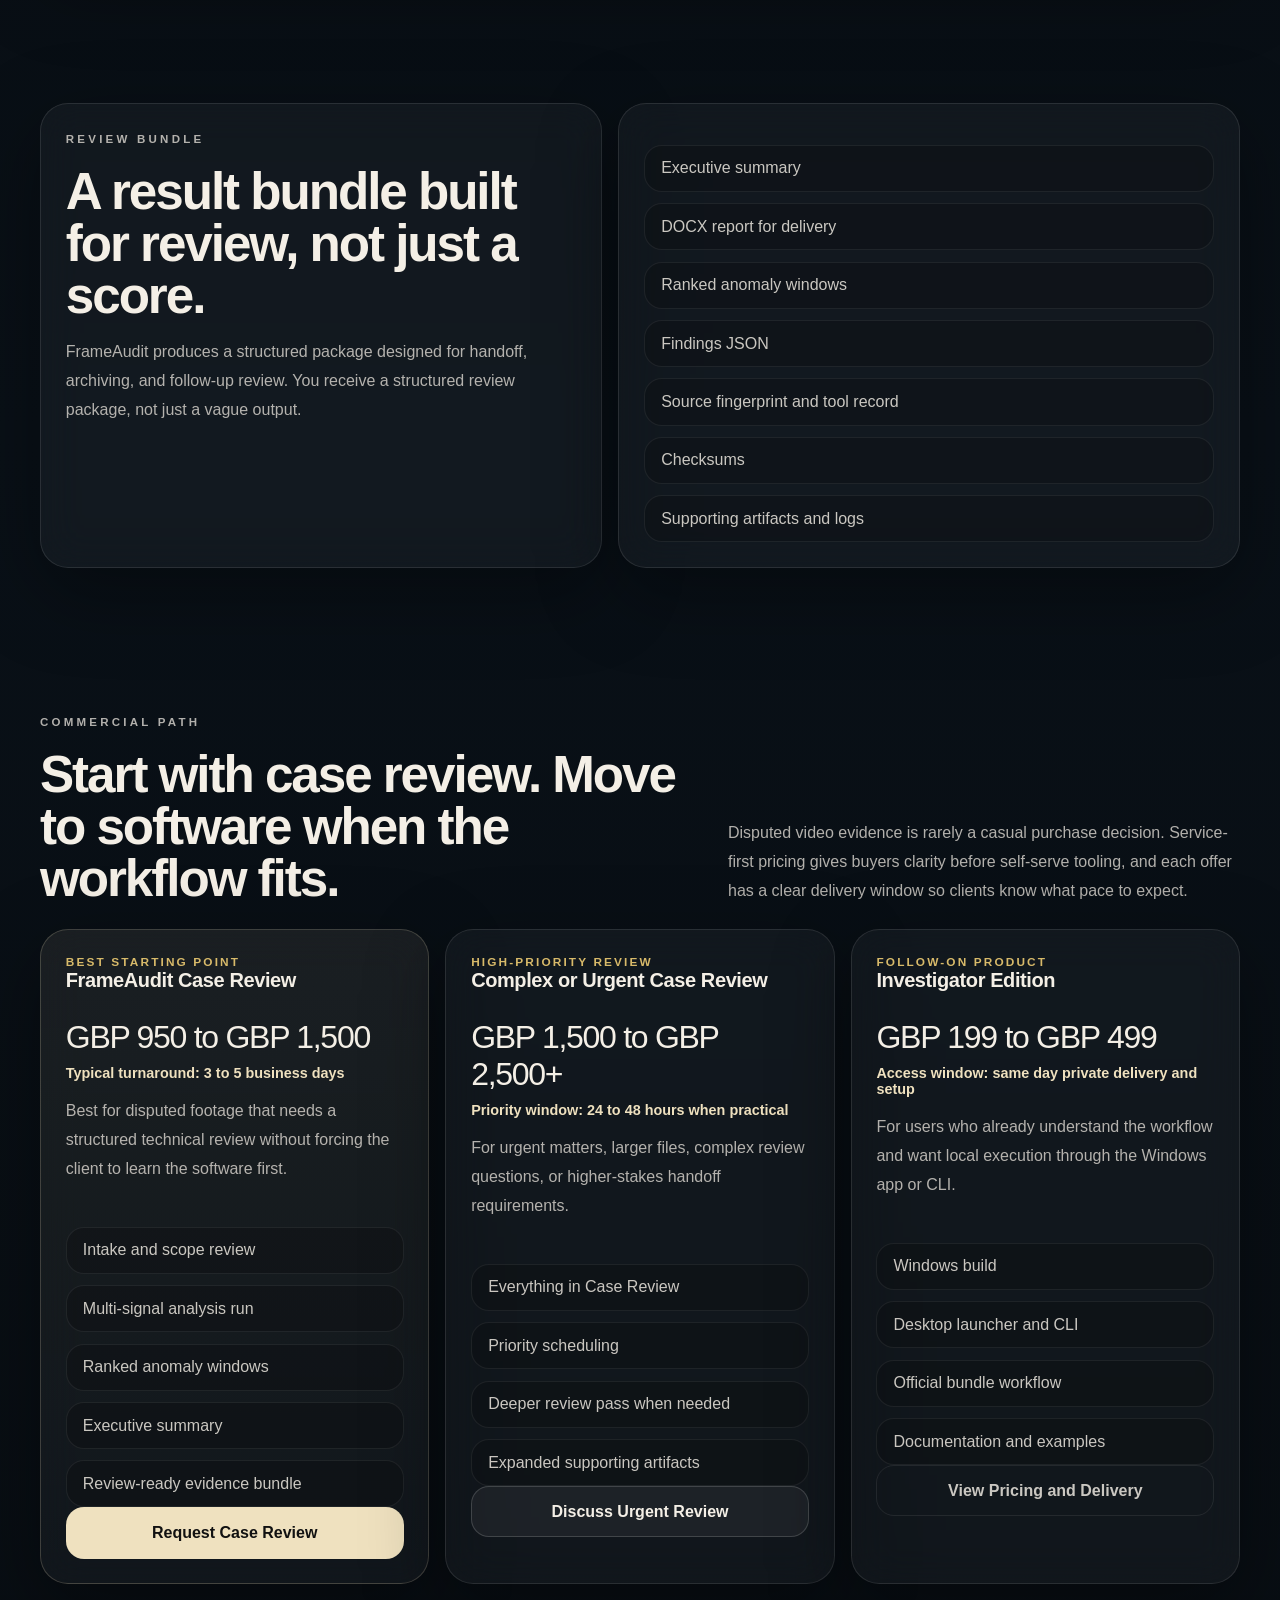
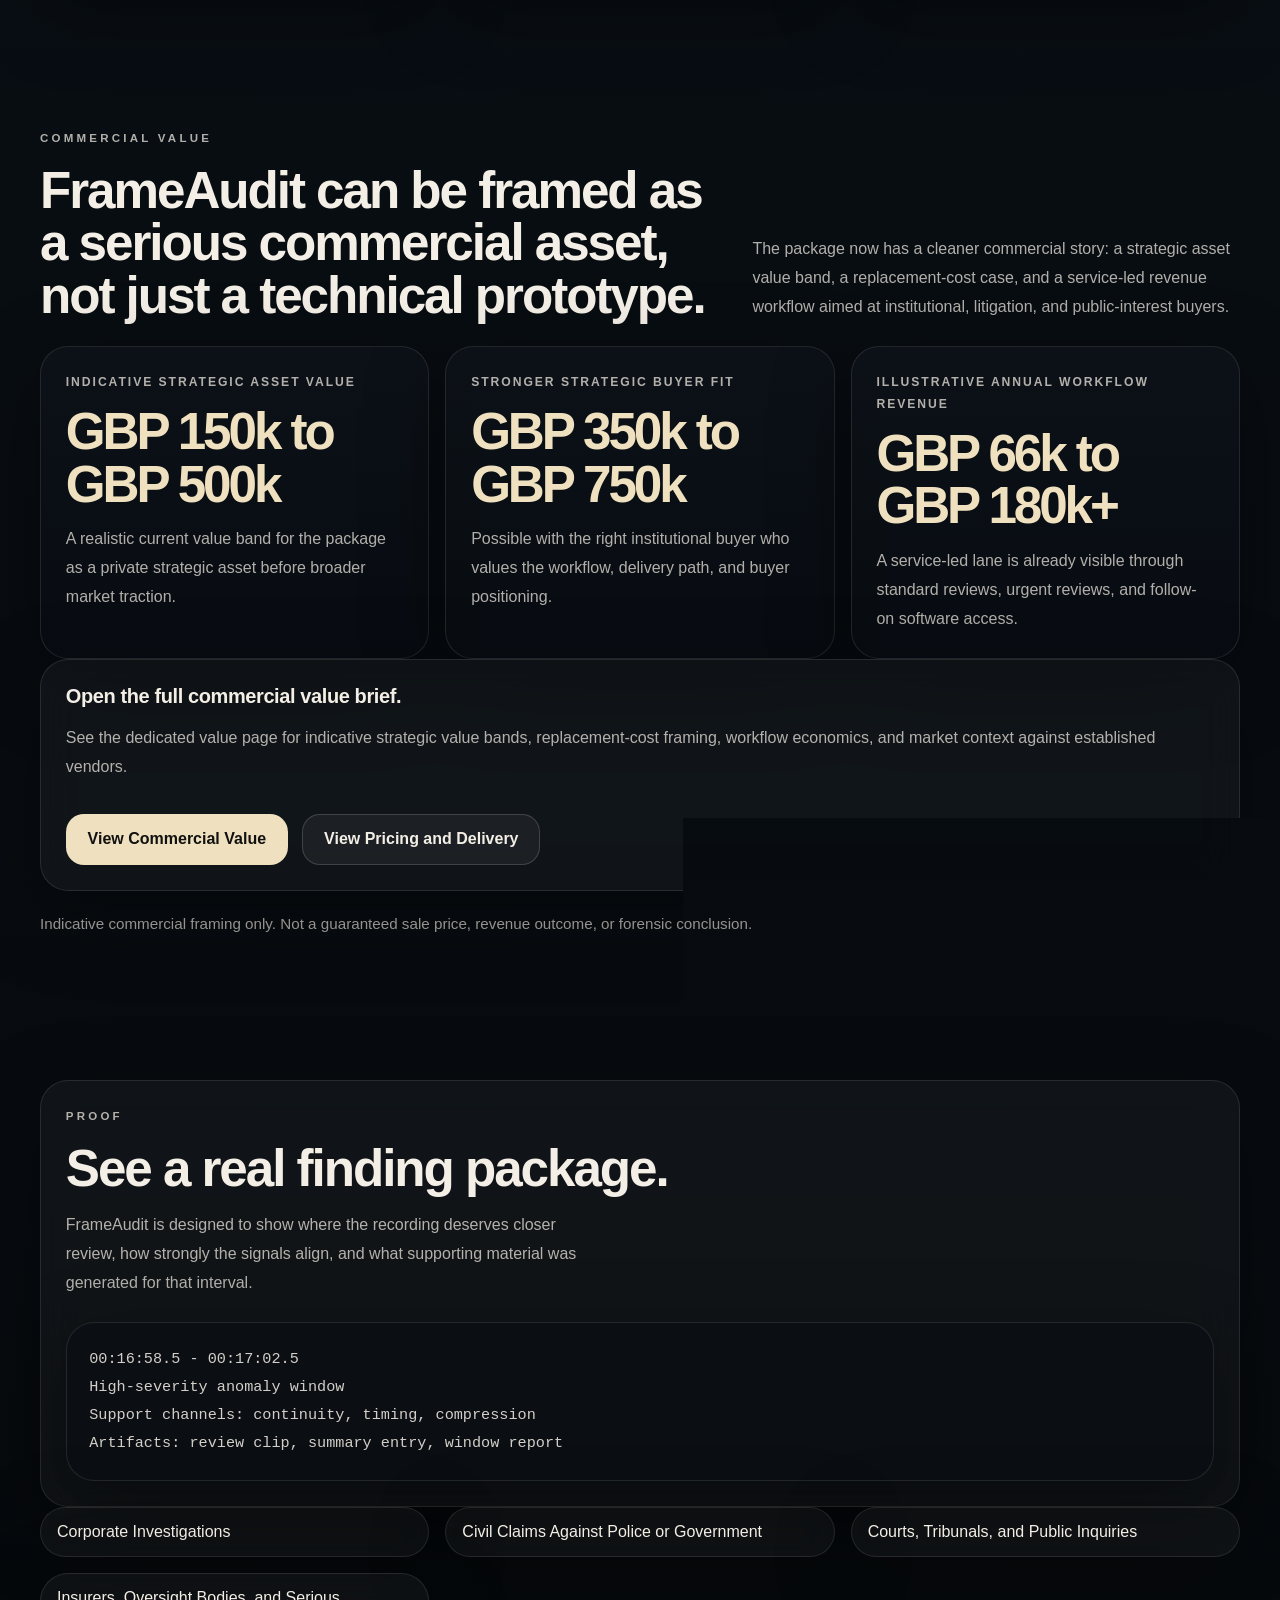
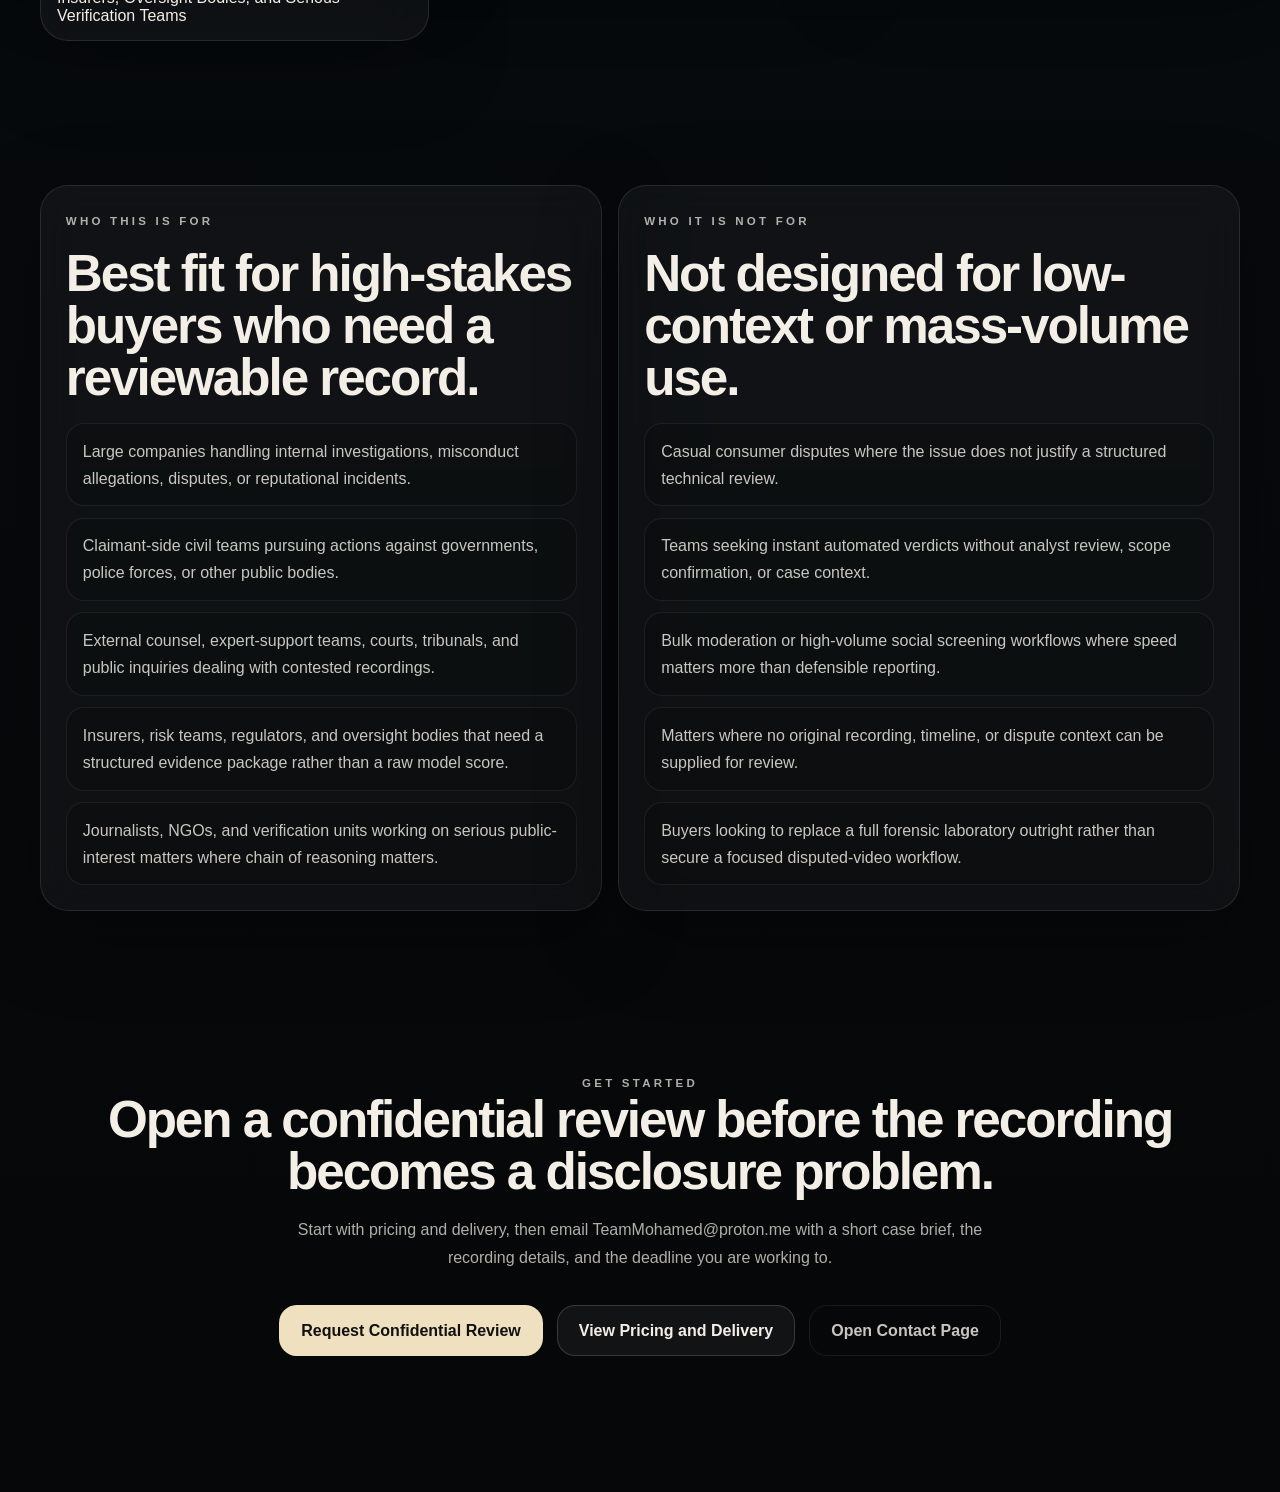
==== commit 77a16042: "Add acquisition navigation and value section" ====
--- a/index.html
+++ b/index.html
@@ -25,6 +25,7 @@
         <a href="#bundle">Bundle</a>
         <a href="./pricing.html">Pricing</a>
         <a href="./value.html">Value</a>
+          <a href="./value.html#acquisition">Acquisition</a>
         <a href="./timeline.html">Why the software was built</a>
         <a href="#proof">Proof</a>
         <a href="./contact.html">Contact</a>
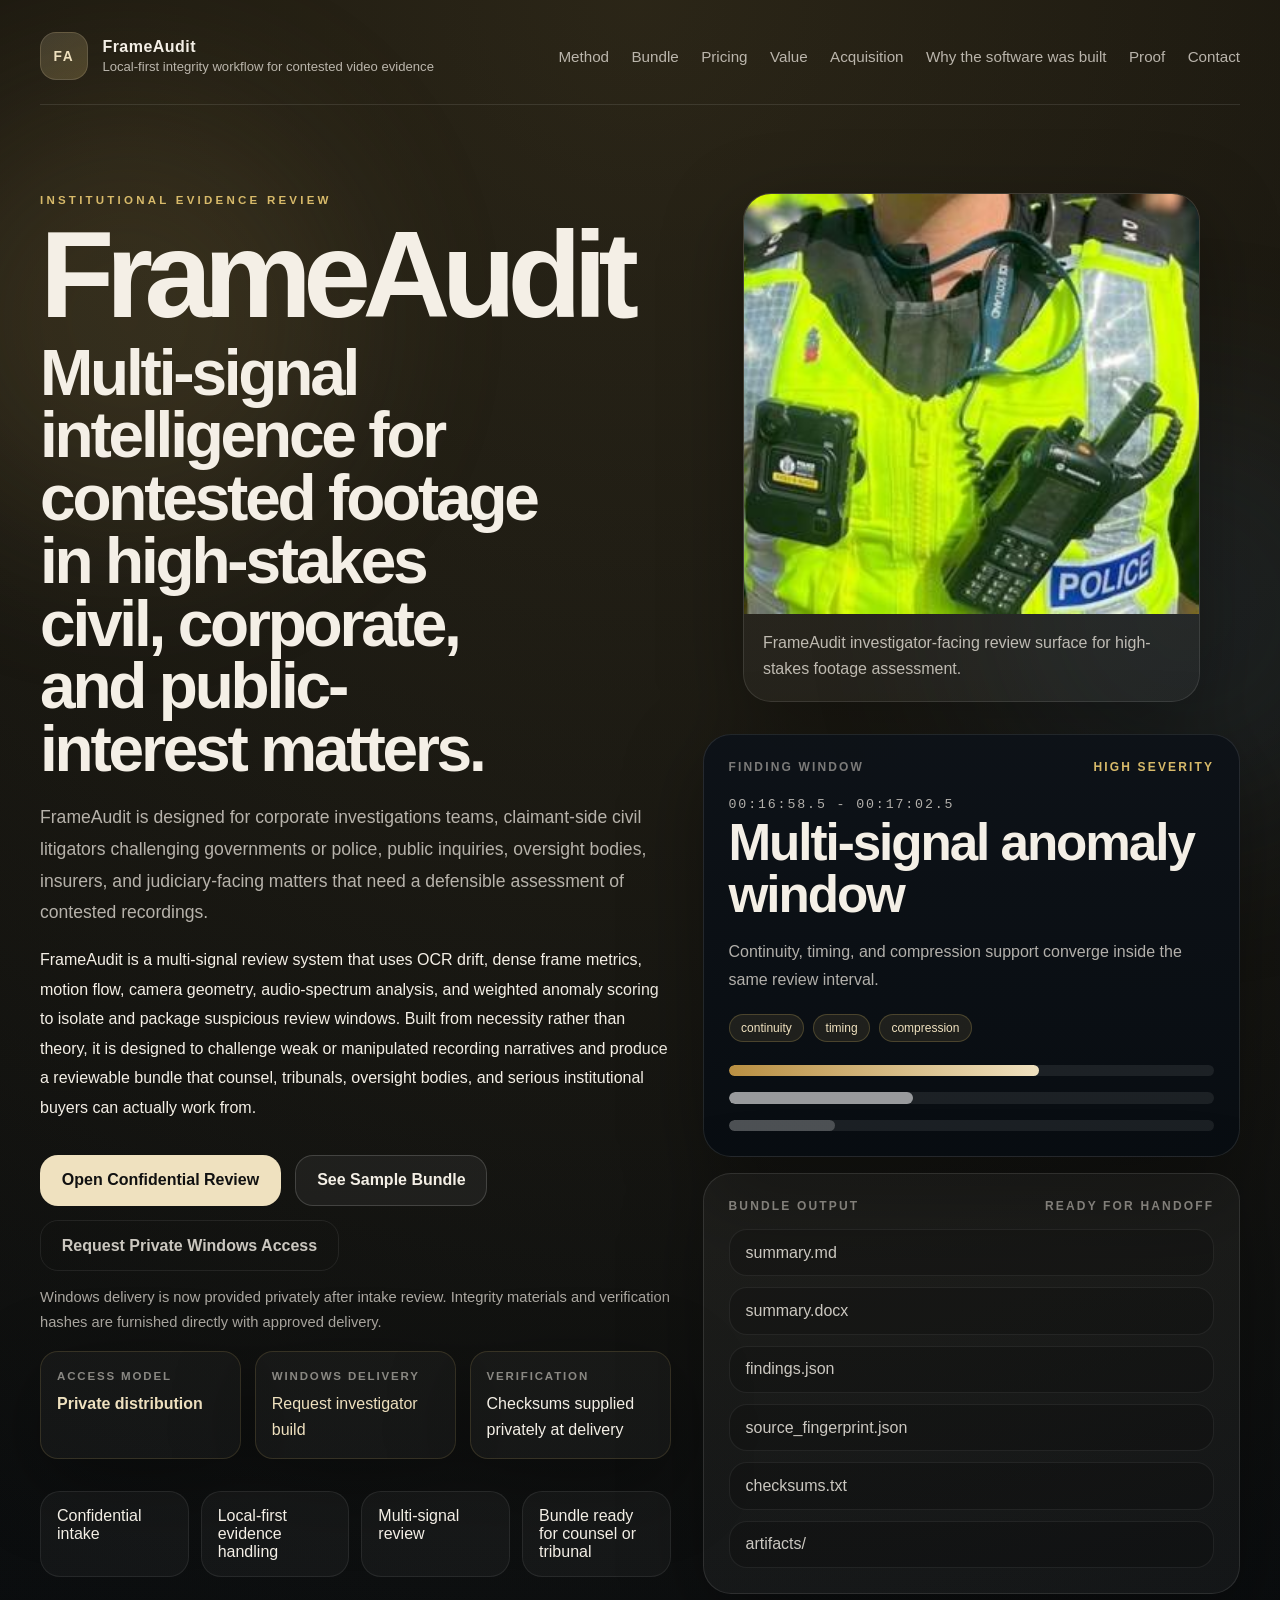
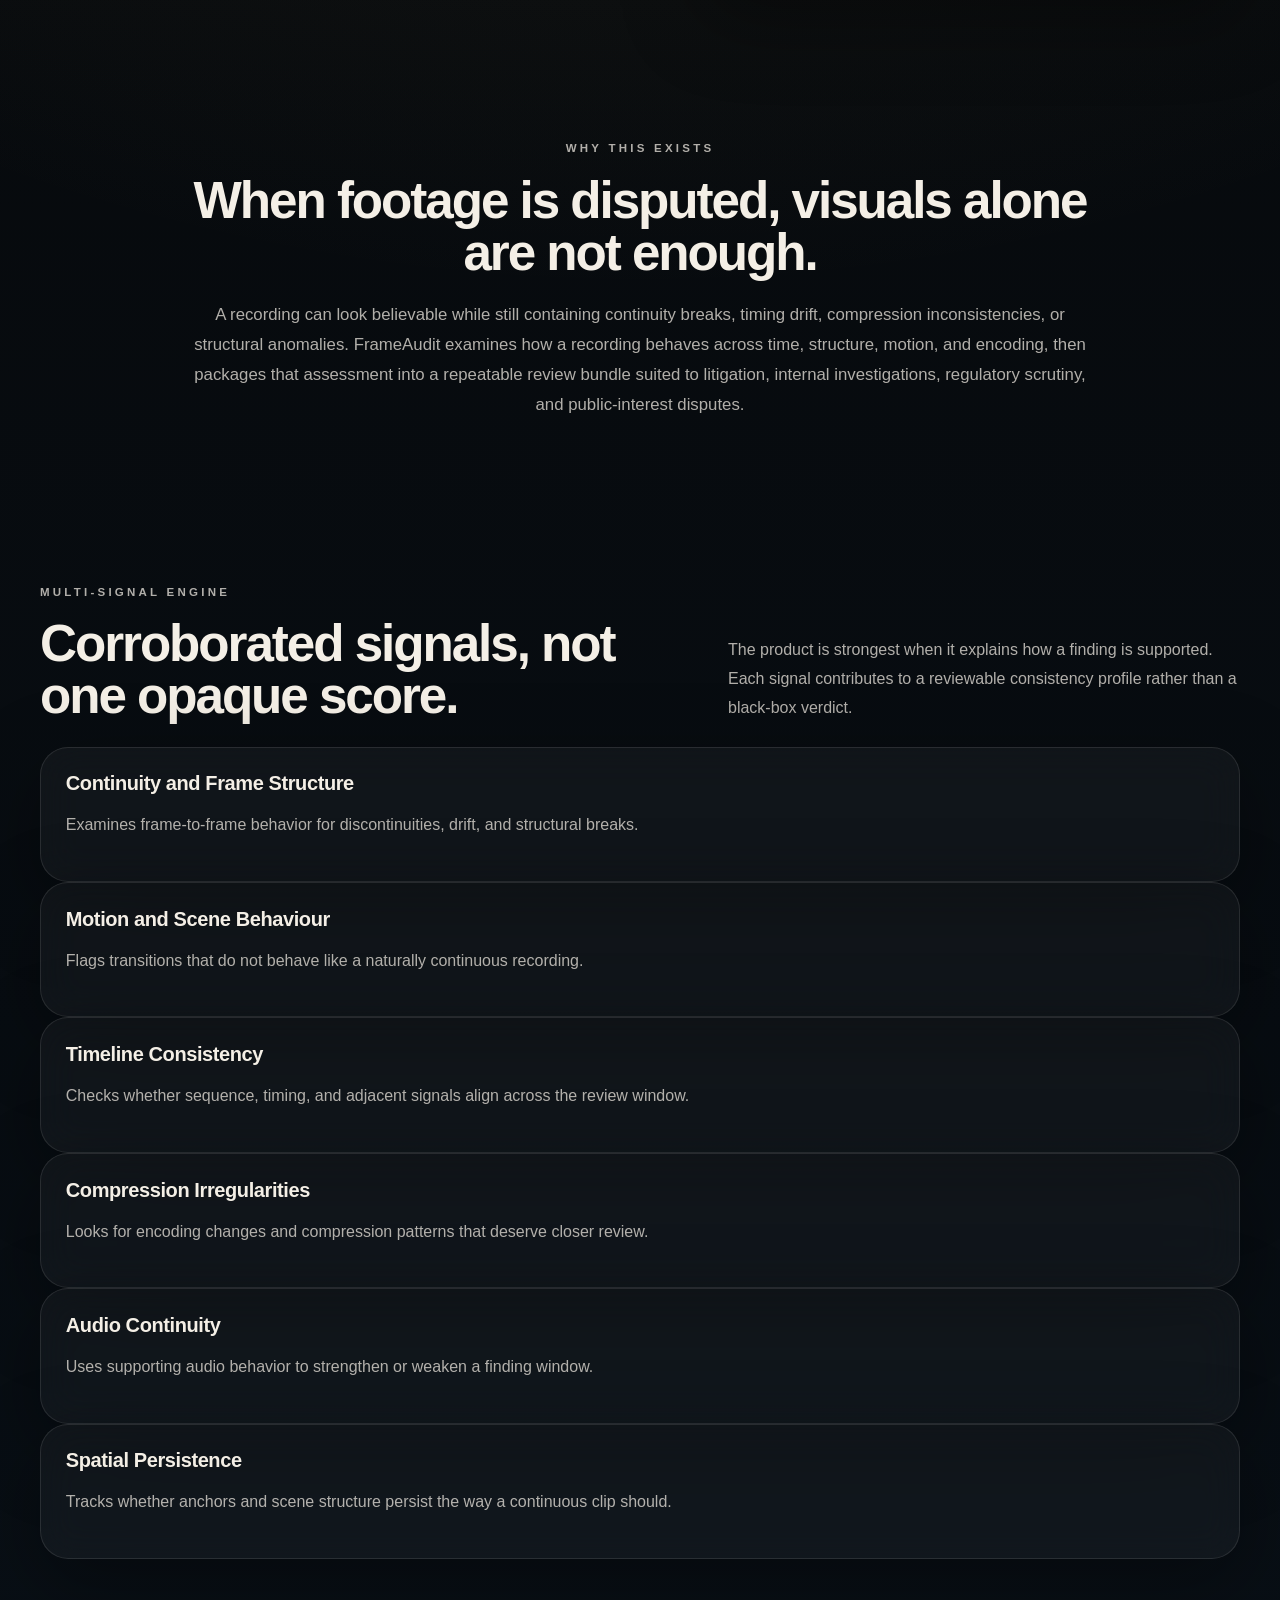
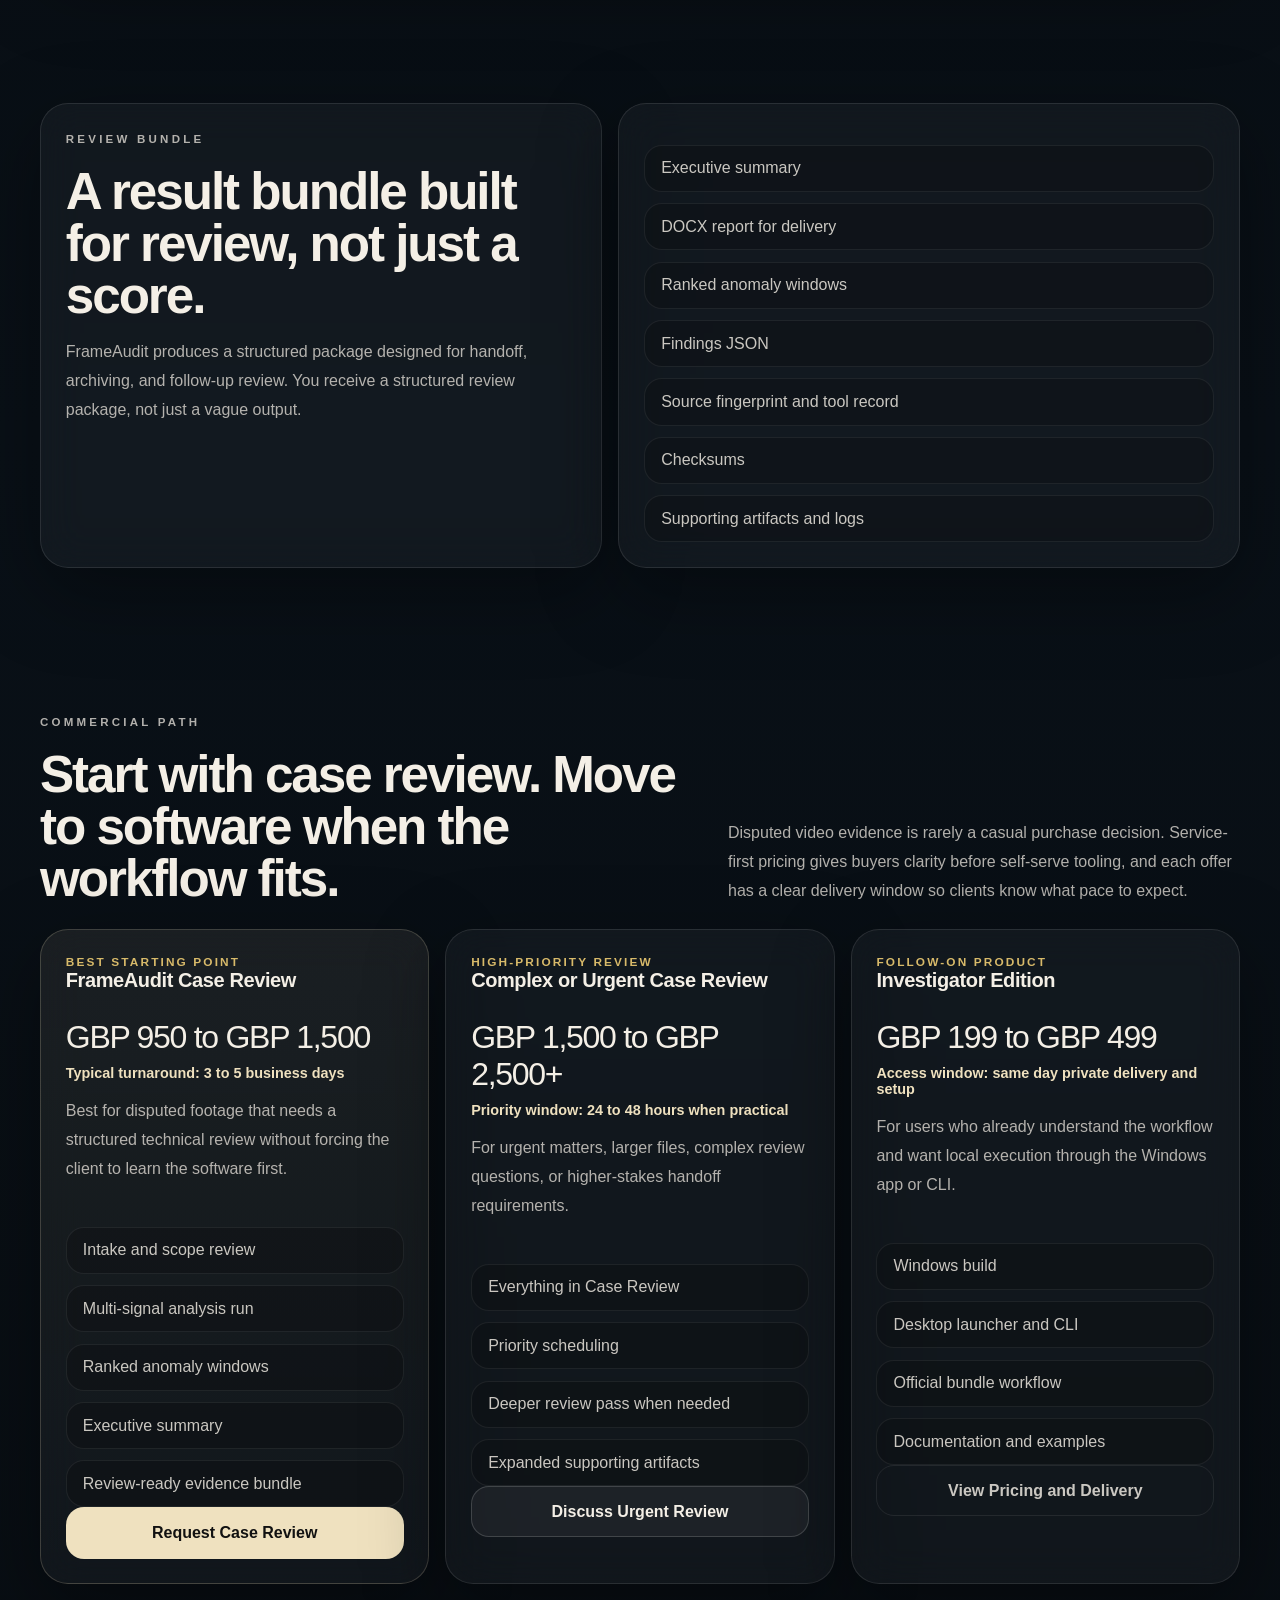
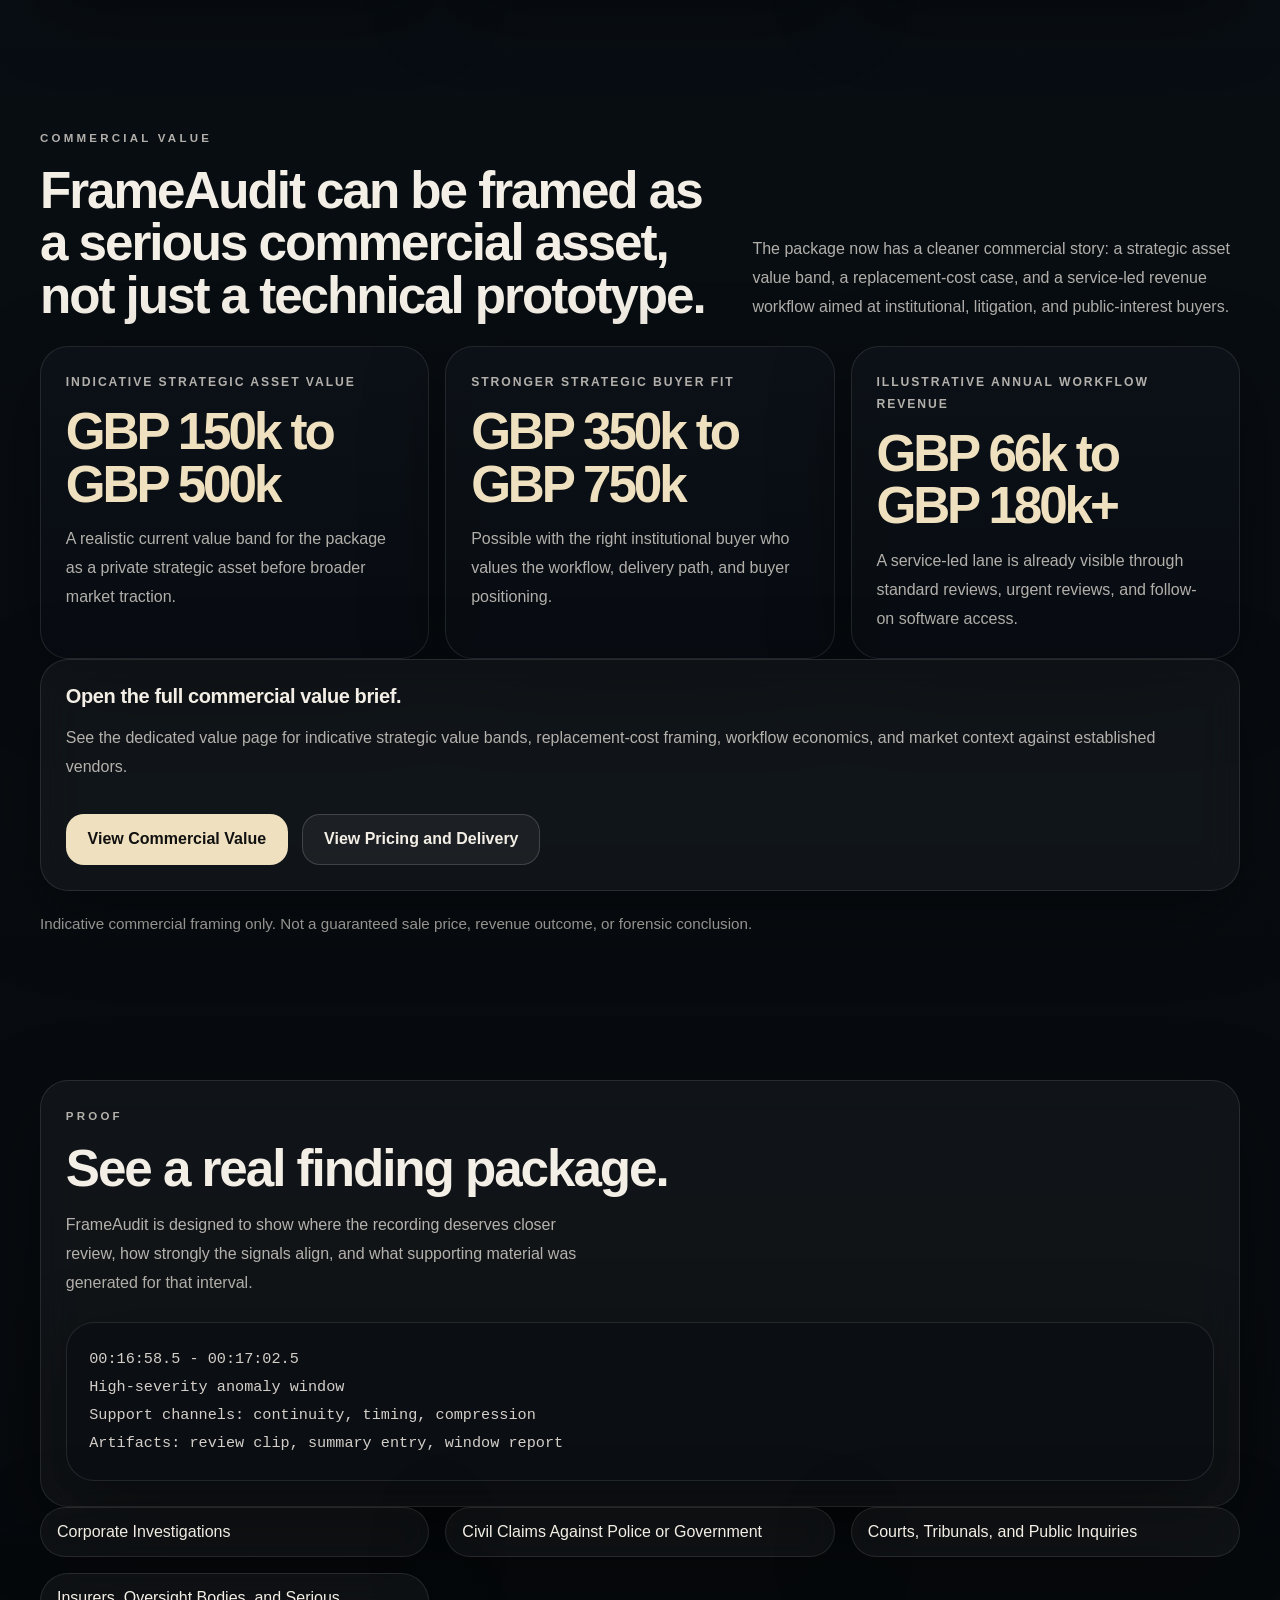
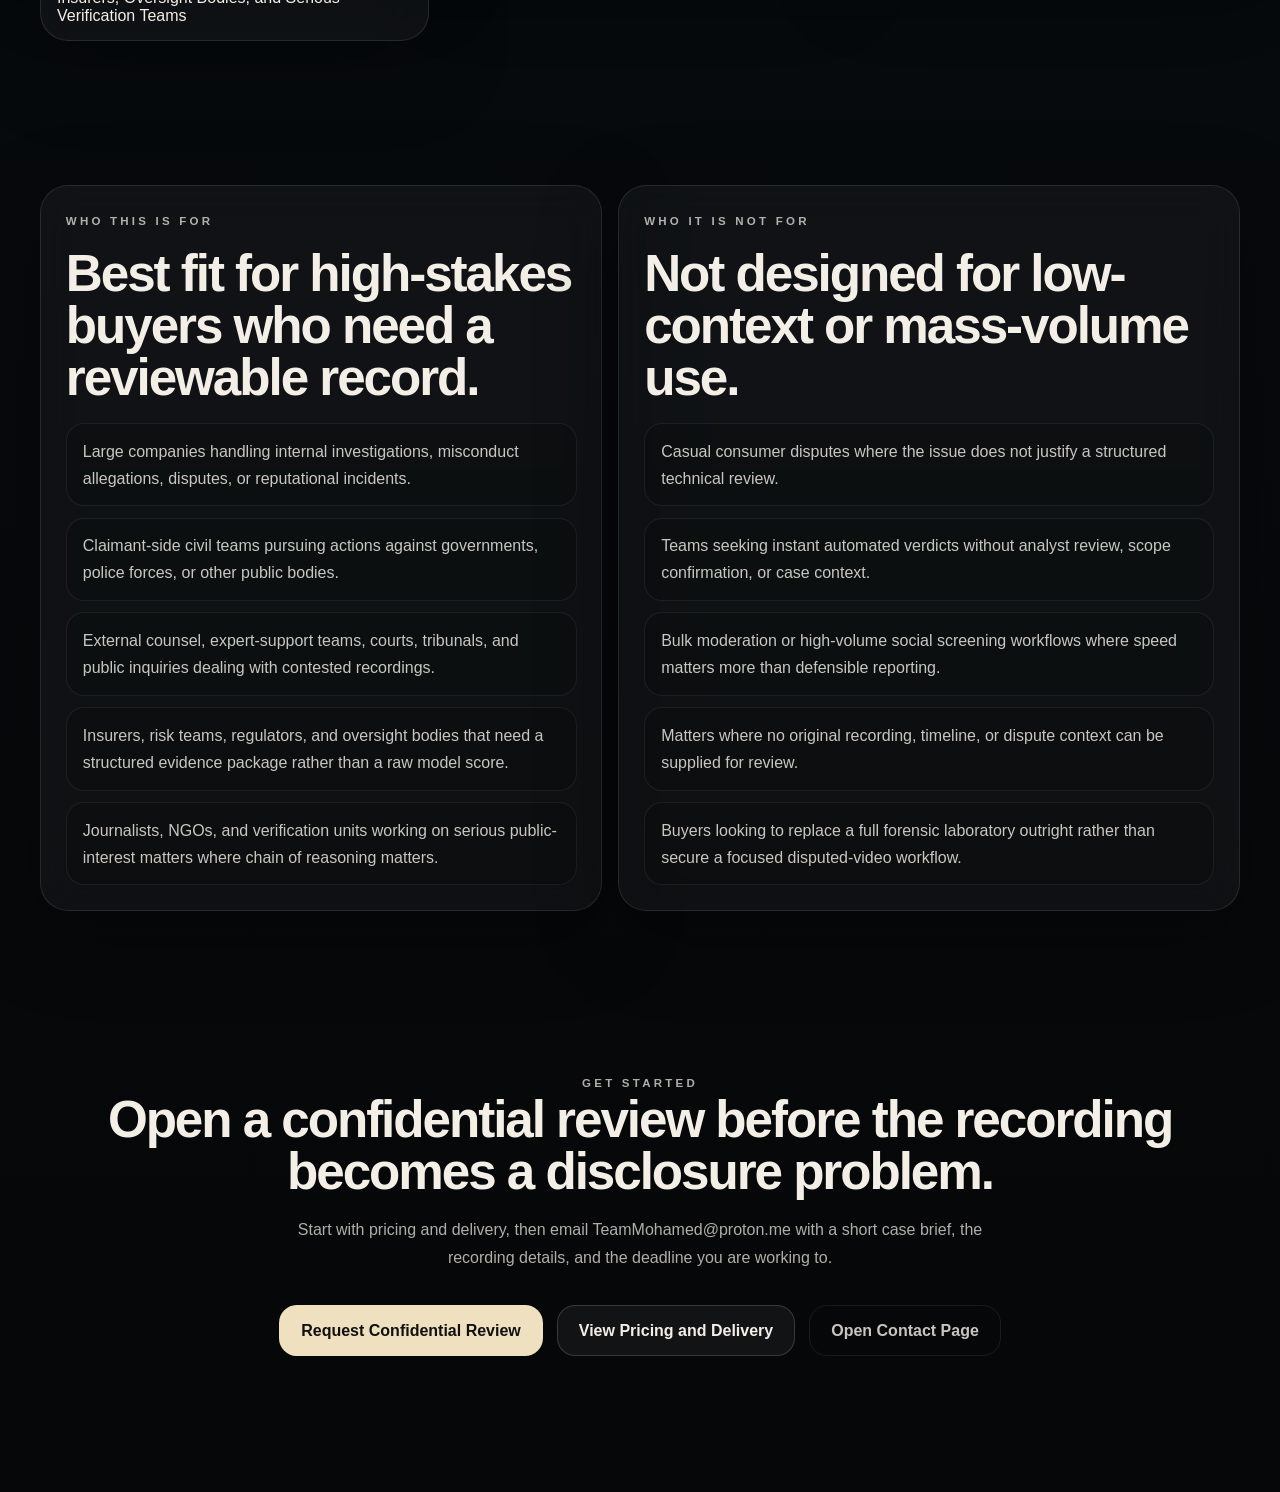
==== commit 48814ccf: "Split acquisition brief into dedicated page" ====
--- a/index.html
+++ b/index.html
@@ -25,7 +25,7 @@
         <a href="#bundle">Bundle</a>
         <a href="./pricing.html">Pricing</a>
         <a href="./value.html">Value</a>
-          <a href="./value.html#acquisition">Acquisition</a>
+          <a href="./acquisitions.html">Acquisition</a>
         <a href="./timeline.html">Why the software was built</a>
         <a href="#proof">Proof</a>
         <a href="./contact.html">Contact</a>
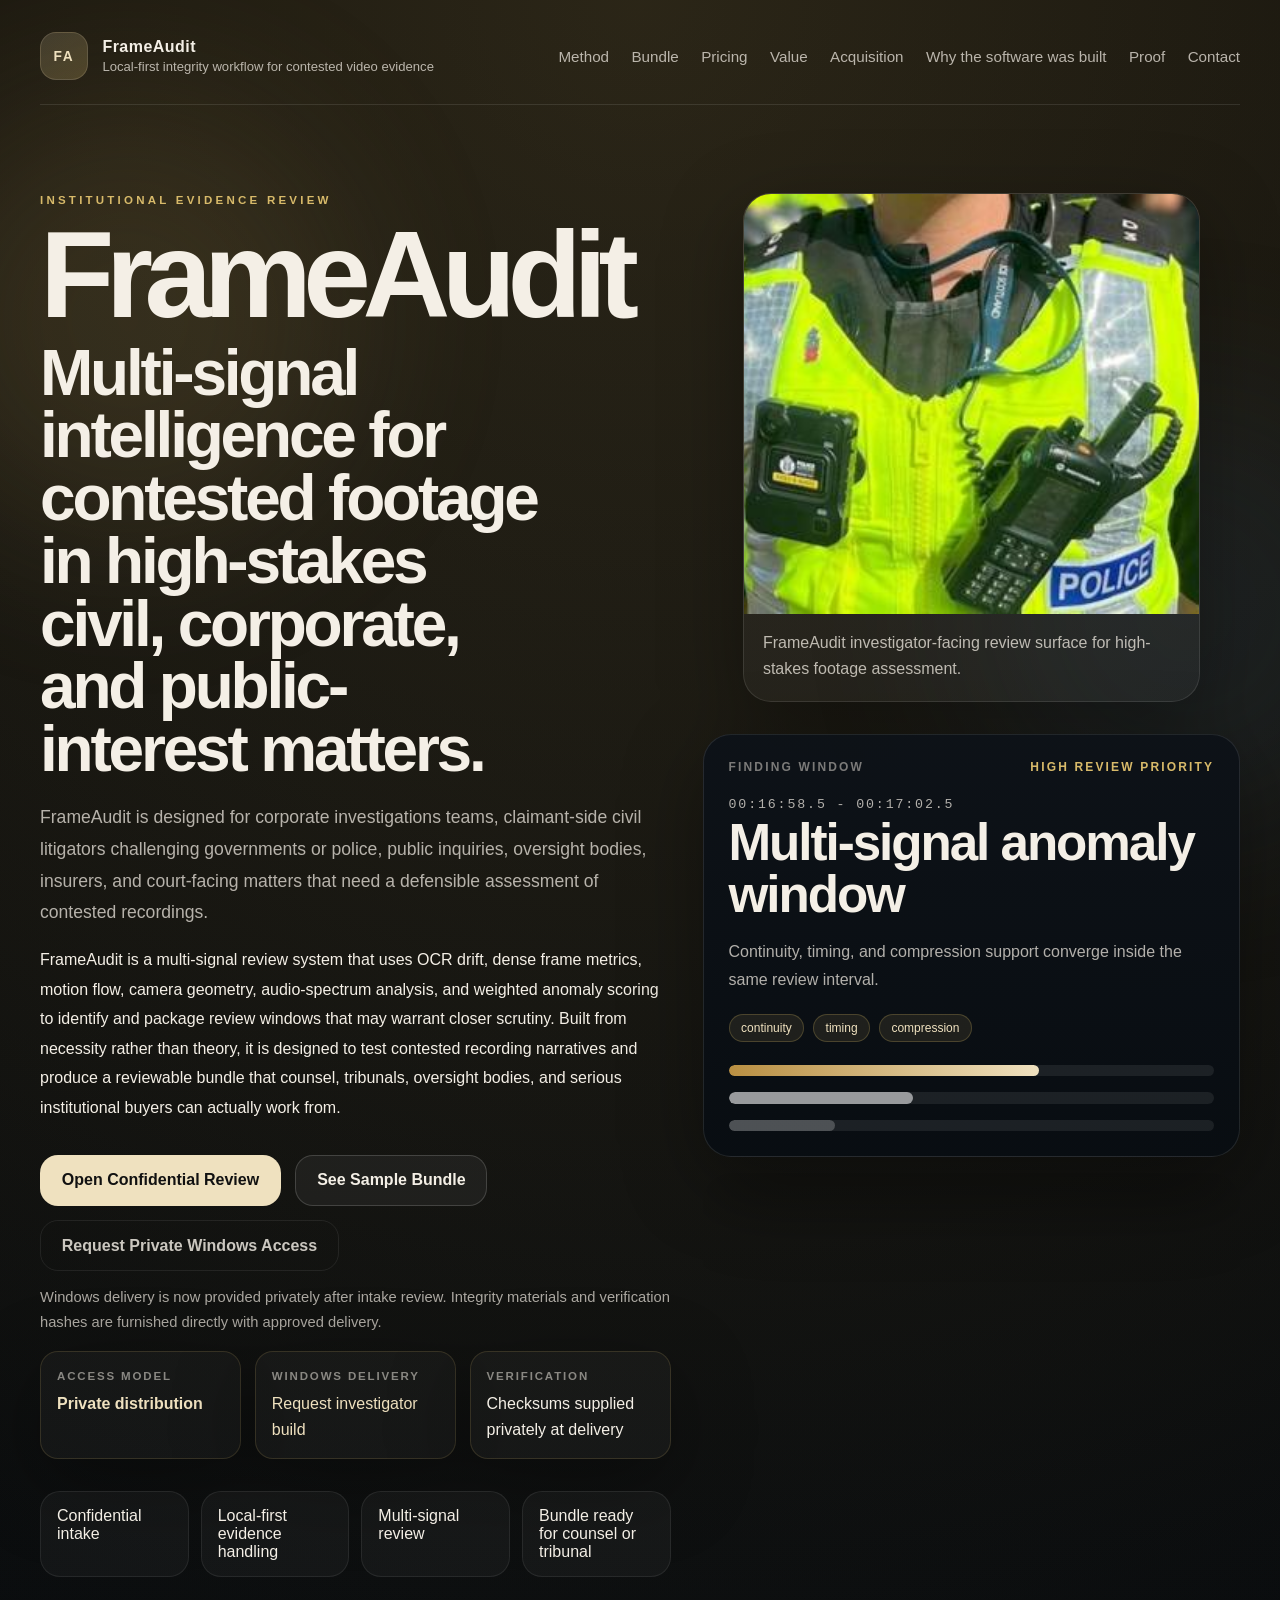
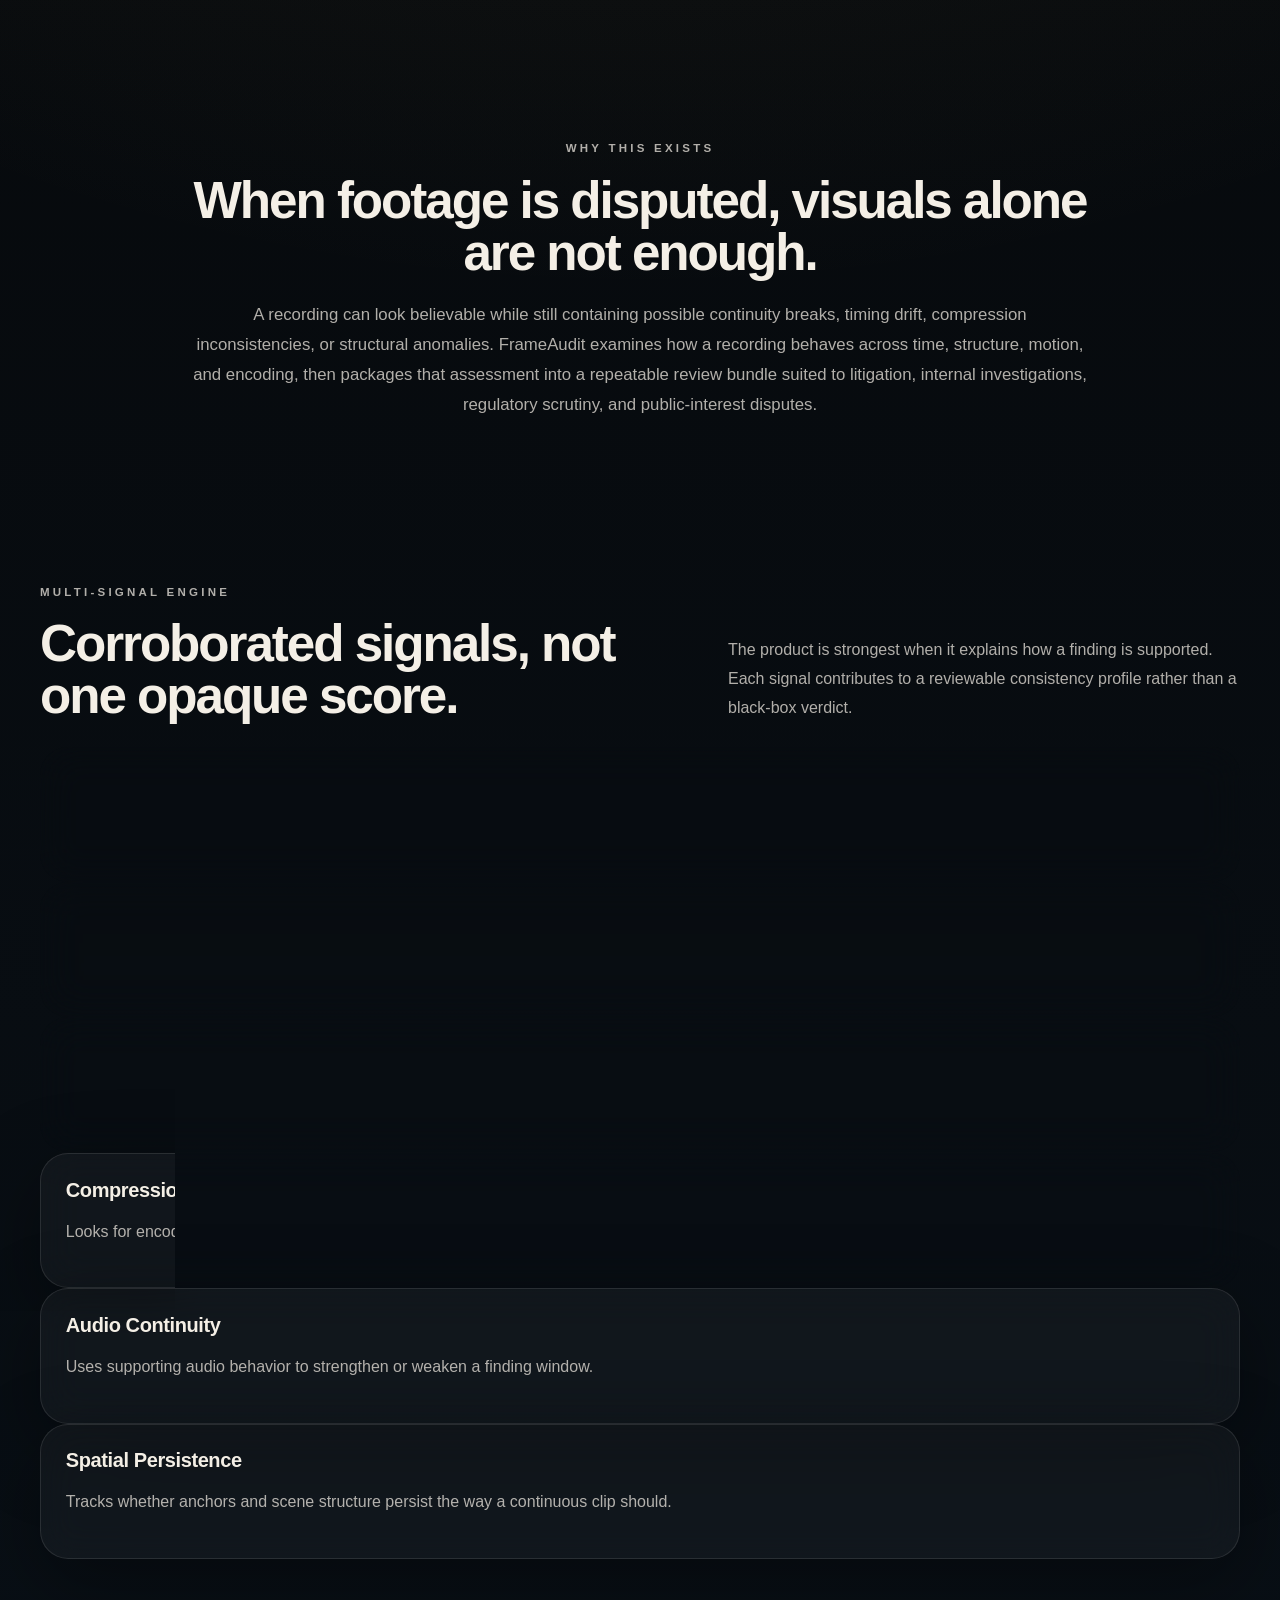
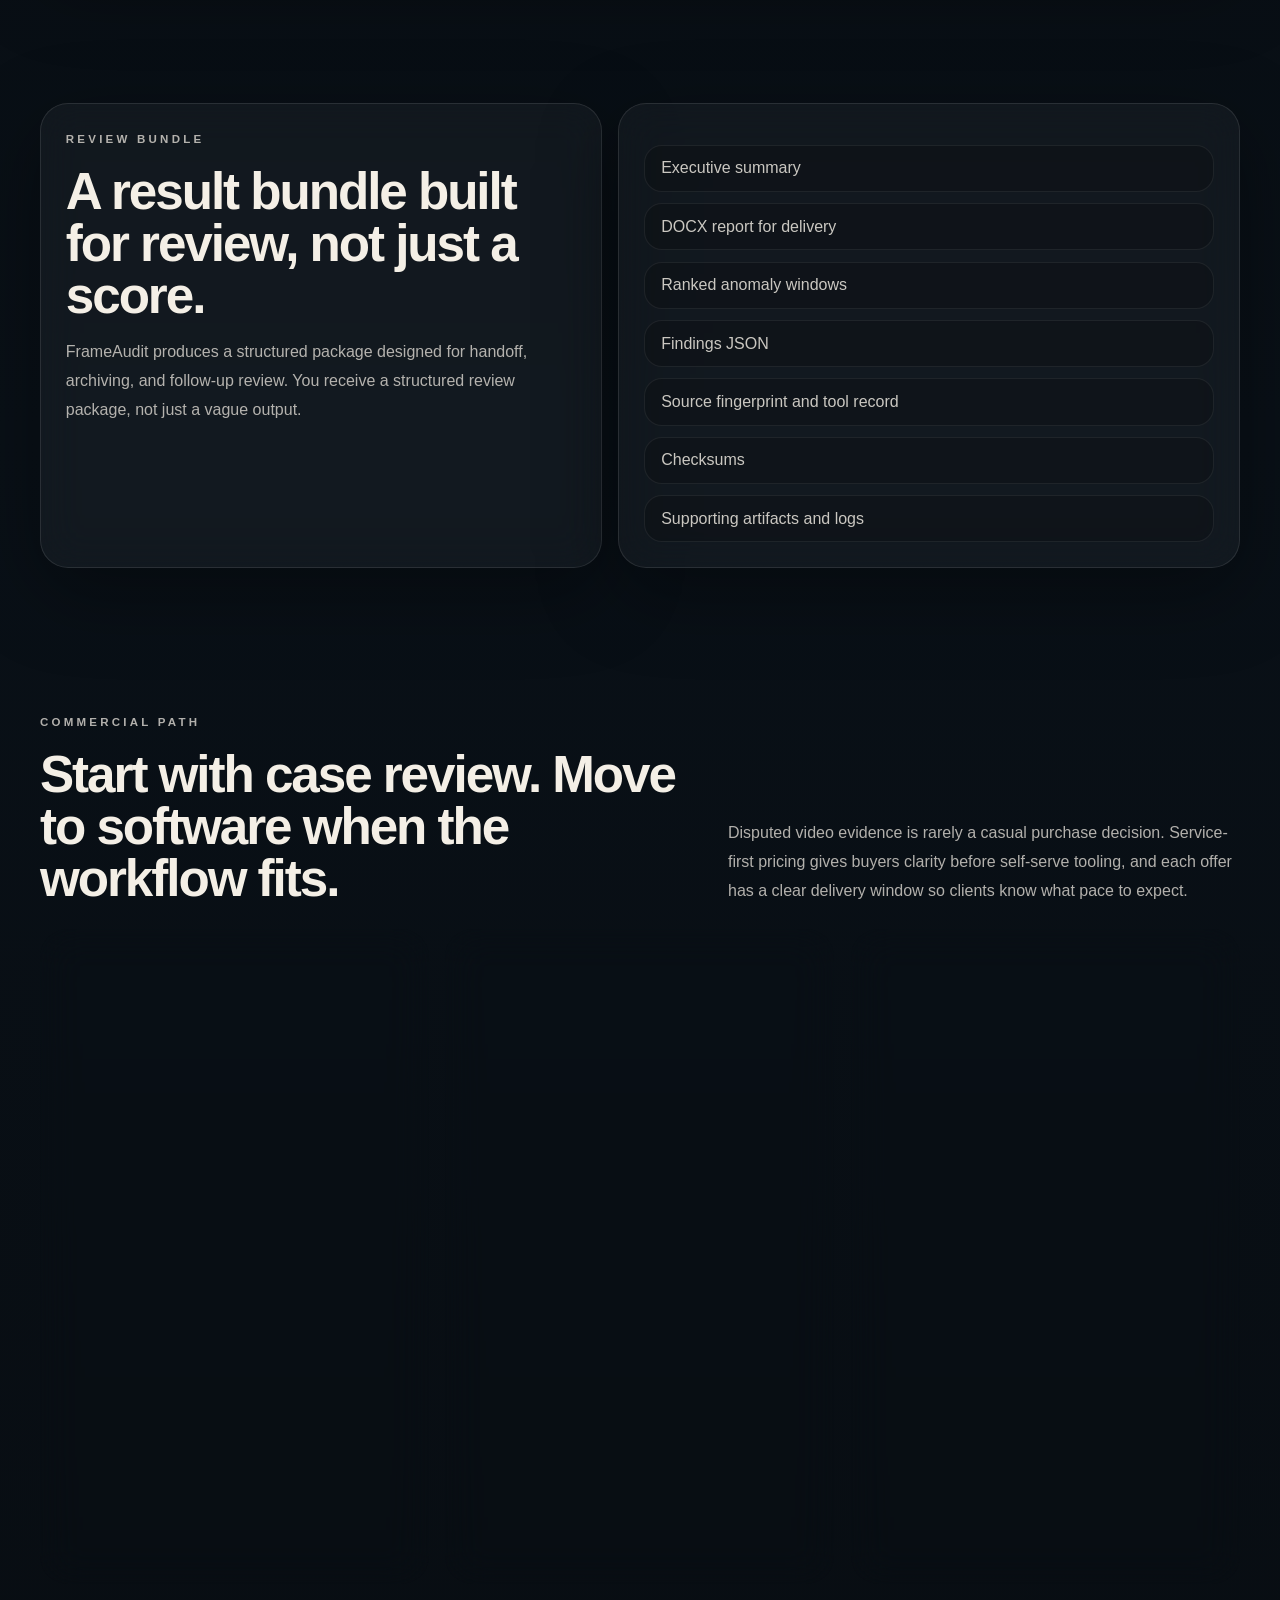
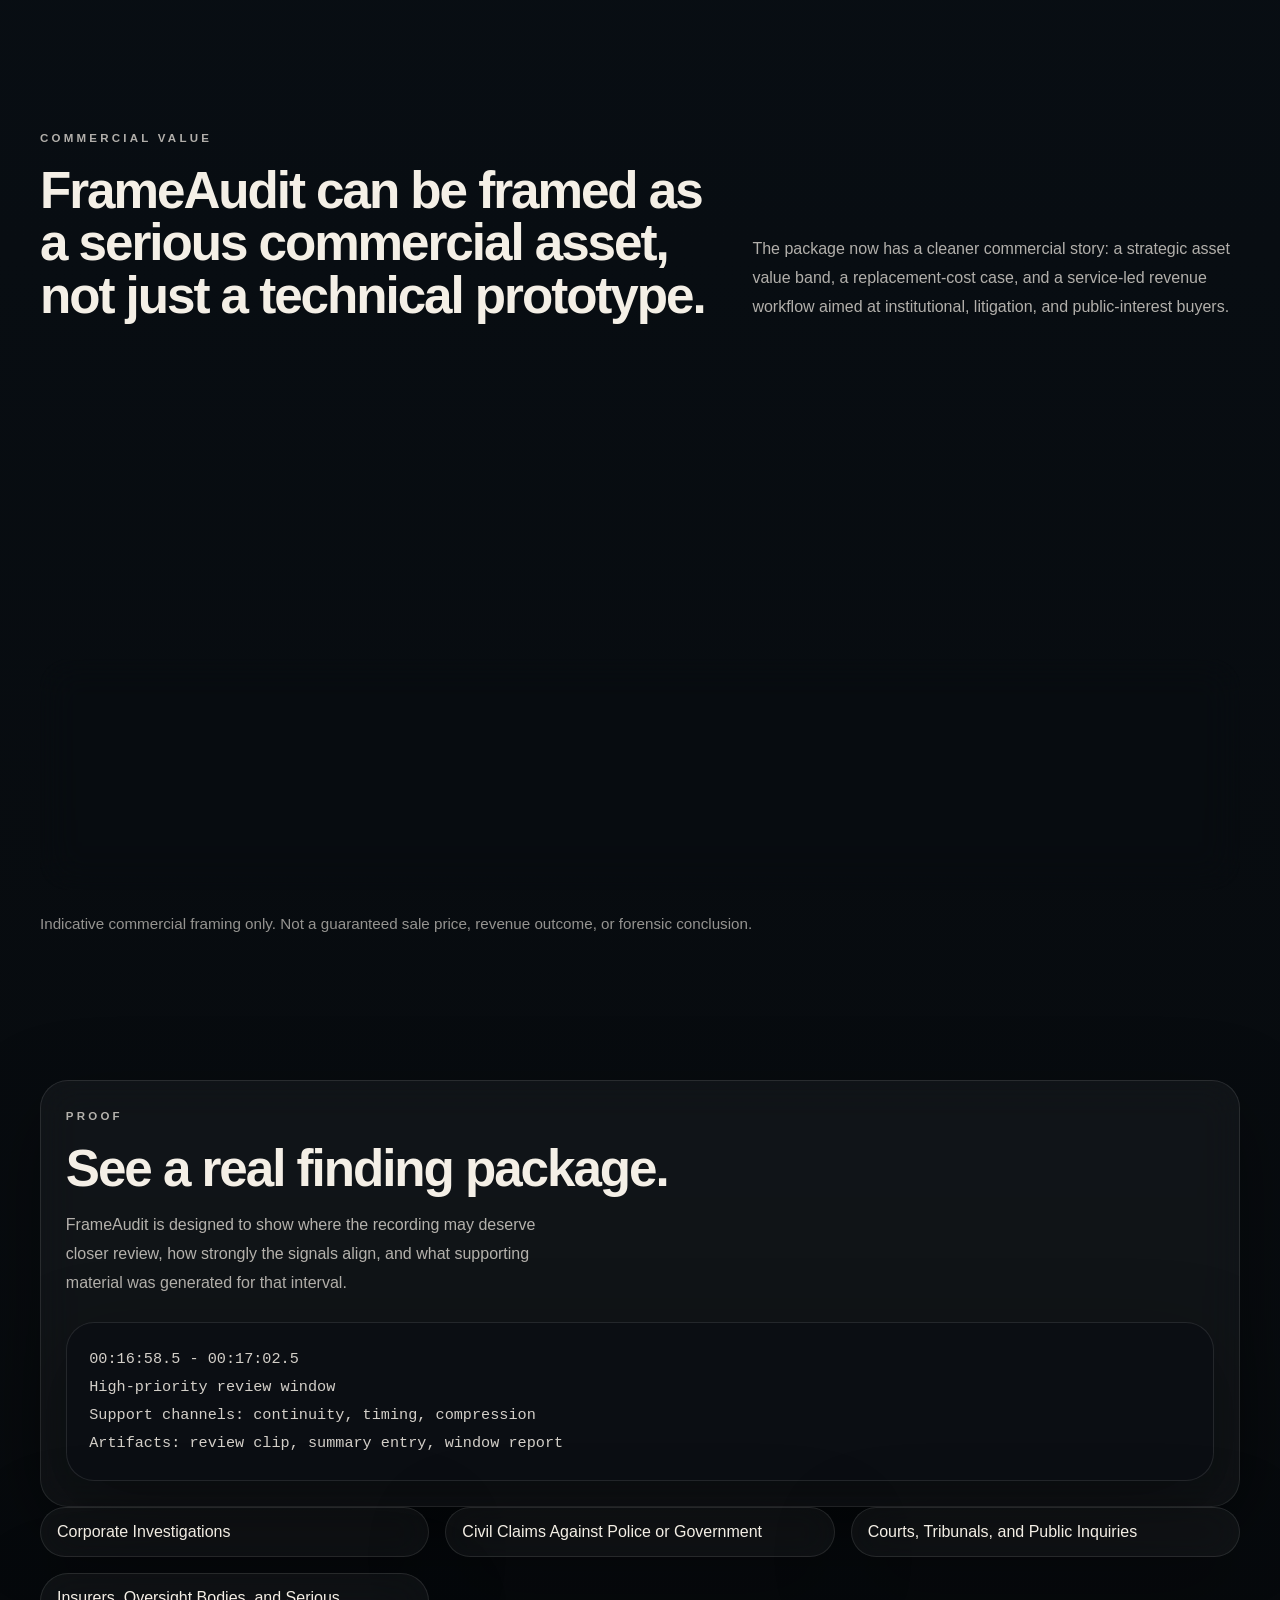
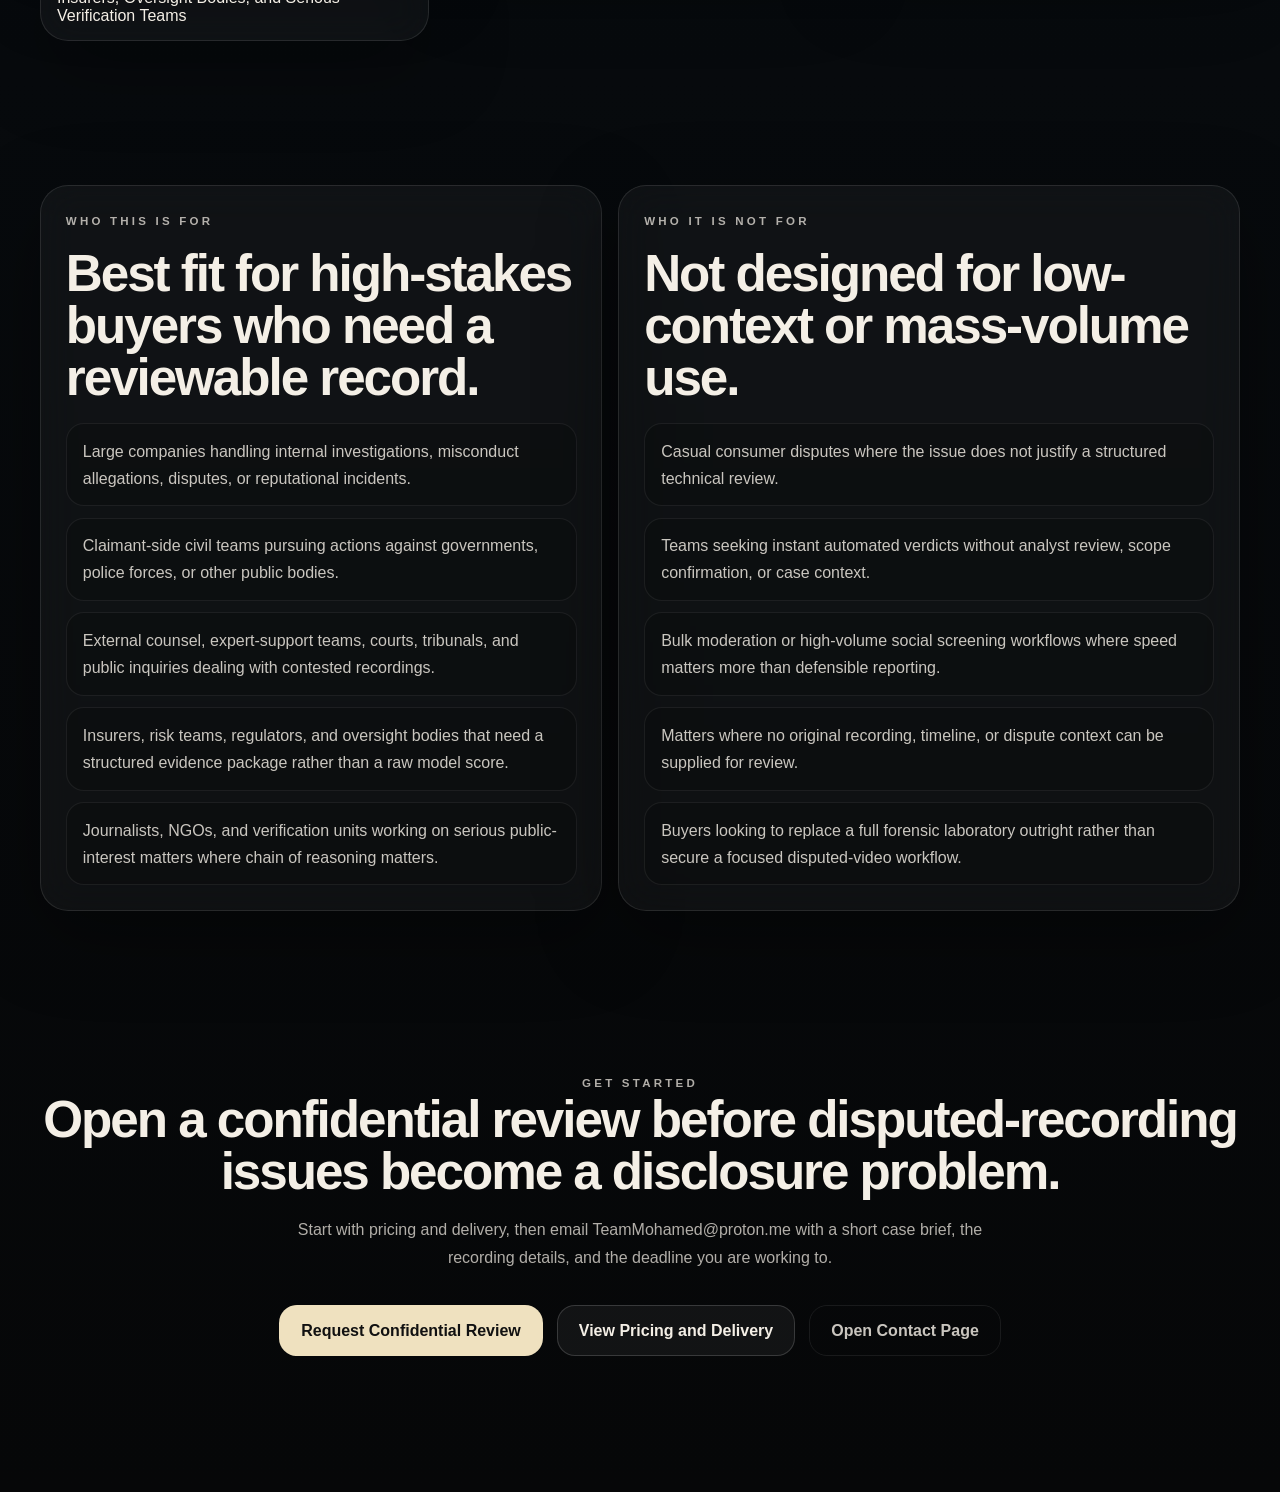
==== commit 45415c69: "Refine public site wording" ====
--- a/index.html
+++ b/index.html
@@ -39,10 +39,10 @@
           <p class="hero-product-name">FrameAudit</p>
           <h1>Multi-signal intelligence for contested footage in high-stakes civil, corporate, and public-interest matters.</h1>
           <p class="hero-body">
-            FrameAudit is designed for corporate investigations teams, claimant-side civil litigators challenging governments or police, public inquiries, oversight bodies, insurers, and judiciary-facing matters that need a defensible assessment of contested recordings.
+            FrameAudit is designed for corporate investigations teams, claimant-side civil litigators challenging governments or police, public inquiries, oversight bodies, insurers, and court-facing matters that need a defensible assessment of contested recordings.
           </p>
           <p class="hero-detail">
-            FrameAudit is a multi-signal review system that uses OCR drift, dense frame metrics, motion flow, camera geometry, audio-spectrum analysis, and weighted anomaly scoring to isolate and package suspicious review windows. Built from necessity rather than theory, it is designed to challenge weak or manipulated recording narratives and produce a reviewable bundle that counsel, tribunals, oversight bodies, and serious institutional buyers can actually work from.
+            FrameAudit is a multi-signal review system that uses OCR drift, dense frame metrics, motion flow, camera geometry, audio-spectrum analysis, and weighted anomaly scoring to identify and package review windows that may warrant closer scrutiny. Built from necessity rather than theory, it is designed to test contested recording narratives and produce a reviewable bundle that counsel, tribunals, oversight bodies, and serious institutional buyers can actually work from.
           </p>
           <div class="hero-actions">
             <a class="button button-primary" href="./contact.html?inquiry=case-review#screening-desk">Open Confidential Review</a>
@@ -83,7 +83,7 @@
           <section class="signal-window card">
             <div class="panel-kicker">
               <span>Finding Window</span>
-              <span class="severity">High Severity</span>
+              <span class="severity">High Review Priority</span>
             </div>
             <p class="window-time">00:16:58.5 - 00:17:02.5</p>
             <h2>Multi-signal anomaly window</h2>
@@ -123,7 +123,7 @@
         <p class="eyebrow">Why this exists</p>
         <h2>When footage is disputed, visuals alone are not enough.</h2>
         <p>
-          A recording can look believable while still containing continuity breaks, timing drift, compression inconsistencies, or structural anomalies. FrameAudit examines how a recording behaves across time, structure, motion, and encoding, then packages that assessment into a repeatable review bundle suited to litigation, internal investigations, regulatory scrutiny, and public-interest disputes.
+          A recording can look believable while still containing possible continuity breaks, timing drift, compression inconsistencies, or structural anomalies. FrameAudit examines how a recording behaves across time, structure, motion, and encoding, then packages that assessment into a repeatable review bundle suited to litigation, internal investigations, regulatory scrutiny, and public-interest disputes.
         </p>
       </section>
 
@@ -304,12 +304,12 @@
               <h2>See a real finding package.</h2>
             </div>
             <p>
-              FrameAudit is designed to show where the recording deserves closer review, how strongly the signals align, and what supporting material was generated for that interval.
+              FrameAudit is designed to show where the recording may deserve closer review, how strongly the signals align, and what supporting material was generated for that interval.
             </p>
           </div>
           <div class="proof-console">
             <div>00:16:58.5 - 00:17:02.5</div>
-            <div>High-severity anomaly window</div>
+            <div>High-priority review window</div>
             <div>Support channels: continuity, timing, compression</div>
             <div>Artifacts: review clip, summary entry, window report</div>
           </div>
@@ -351,7 +351,7 @@
 
       <section class="section cta-section reveal-up" id="contact">
         <p class="eyebrow">Get started</p>
-        <h2>Open a confidential review before the recording becomes a disclosure problem.</h2>
+        <h2>Open a confidential review before disputed-recording issues become a disclosure problem.</h2>
         <p>
           Start with pricing and delivery, then email TeamMohamed@proton.me with a short case brief, the recording details, and the deadline you are working to.
         </p>
--- a/styles.css
+++ b/styles.css
@@ -1070,7 +1070,204 @@
   }
 }
 
+.abuse-timeline-section {
+  padding-top: 2rem;
+}
+
+.abuse-timeline-card {
+  overflow: hidden;
+}
+
+.abuse-timeline-shell {
+  overflow-x: auto;
+  padding-bottom: 1rem;
+}
+
+.abuse-timeline-rail {
+  position: relative;
+  min-width: 1180px;
+  padding: 5.5rem 0 3.5rem;
+}
+
+.abuse-timeline-line {
+  position: absolute;
+  left: 0;
+  right: 4.5rem;
+  top: 3.1rem;
+  height: 0.42rem;
+  border-radius: 999px;
+  background: rgba(255, 255, 255, 0.92);
+  box-shadow: 0 0 22px rgba(255, 255, 255, 0.08);
+}
+
+.abuse-timeline-points {
+  position: relative;
+  display: grid;
+  grid-template-columns: repeat(26, minmax(0, 1fr));
+}
+
+.abuse-point {
+  position: relative;
+  min-height: 8rem;
+  text-align: center;
+}
+
+.abuse-point__stub {
+  position: absolute;
+  left: 50%;
+  top: 1.2rem;
+  width: 0.16rem;
+  height: 2.2rem;
+  transform: translateX(-50%);
+  border-radius: 999px;
+  background: rgba(255, 255, 255, 0.82);
+}
+
+.abuse-point__dot {
+  position: absolute;
+  left: 50%;
+  top: 2.85rem;
+  width: 0.7rem;
+  height: 0.7rem;
+  transform: translateX(-50%);
+  border-radius: 999px;
+  background: rgba(255, 255, 255, 0.98);
+  box-shadow: 0 0 0 0.2rem rgba(255, 255, 255, 0.06);
+}
+
+.abuse-point__label {
+  display: block;
+  margin-top: 4.2rem;
+  padding: 0 0.2rem;
+  color: var(--muted);
+  font-size: 0.72rem;
+  line-height: 1.45;
+  text-transform: uppercase;
+  letter-spacing: 0.08em;
+}
+
+.abuse-point--major .abuse-point__stub {
+  height: 3.1rem;
+  background: var(--accent-strong);
+}
+
+.abuse-point--major .abuse-point__dot {
+  background: var(--accent-strong);
+  box-shadow: 0 0 1rem rgba(239, 225, 191, 0.22);
+}
+
+.abuse-point--current .abuse-point__stub,
+.abuse-point--current .abuse-point__dot {
+  background: var(--ink);
+}
+
+.abuse-point--current .abuse-point__label {
+  color: var(--ink);
+  font-weight: 700;
+}
+
+.abuse-timeline-band {
+  position: absolute;
+  top: 4.2rem;
+  left: 26.9%;
+  width: 19.2%;
+  height: 0.34rem;
+  border-radius: 999px;
+  background: rgba(255, 255, 255, 0.72);
+}
+
+.abuse-timeline-band span {
+  position: absolute;
+  left: 50%;
+  top: 0.95rem;
+  transform: translateX(-50%);
+  white-space: nowrap;
+  color: var(--accent-strong);
+  font-size: 0.72rem;
+  letter-spacing: 0.08em;
+  text-transform: uppercase;
+}
+
+.abuse-timeline-ongoing {
+  position: absolute;
+  right: 0;
+  top: 2.72rem;
+  display: inline-flex;
+  gap: 0.45rem;
+}
+
+.abuse-timeline-ongoing span {
+  width: 0.46rem;
+  height: 0.46rem;
+  border-radius: 999px;
+  background: rgba(255, 255, 255, 0.9);
+}
+
+.abuse-timeline-ongoing span:nth-child(2) {
+  opacity: 0.55;
+}
+
+.abuse-timeline-ongoing span:nth-child(3) {
+  opacity: 0.24;
+}
+
+.abuse-event-key {
+  display: grid;
+  grid-template-columns: repeat(2, minmax(0, 1fr));
+  gap: 0.8rem 1.4rem;
+  margin: 0;
+  padding-left: 1.2rem;
+  color: var(--muted);
+  line-height: 1.7;
+}
+
+.abuse-event-key li strong {
+  color: var(--ink);
+}
+
+.abuse-judge-card,
+.abuse-solicitor-card {
+  margin-top: 1.5rem;
+  padding: 1.35rem 1.45rem;
+  border: 1px solid rgba(255, 255, 255, 0.08);
+  border-radius: 20px;
+  background: rgba(255, 255, 255, 0.03);
+}
+
+.abuse-judge-card__eyebrow,
+.abuse-solicitor-card__eyebrow {
+  margin: 0;
+  color: rgba(244, 239, 230, 0.54);
+  font-size: 0.76rem;
+  font-weight: 700;
+  letter-spacing: 0.16em;
+  text-transform: uppercase;
+}
+
+.abuse-judge-card h3,
+.abuse-solicitor-card h3 {
+  margin: 0.6rem 0 0;
+  font-size: 1.1rem;
+}
+
+.abuse-judge-list,
+.abuse-solicitor-list {
+  margin: 0.95rem 0 0;
+  padding-left: 1.2rem;
+  color: var(--muted);
+  line-height: 1.7;
+}
+
+.abuse-judge-list strong,
+.abuse-solicitor-list strong {
+  color: var(--ink);
+}
+
 @media (max-width: 980px) {
+  .abuse-event-key {
+    grid-template-columns: 1fr;
+  }
+
   .hero,
   .split-section,
   .value-summary,
@@ -1108,6 +1305,11 @@
 }
 
 @media (max-width: 760px) {
+  .abuse-timeline-shell {
+    margin-right: -0.5rem;
+    padding-right: 0.5rem;
+  }
+
   .page-shell {
     width: min(100% - 1rem, 1200px);
   }
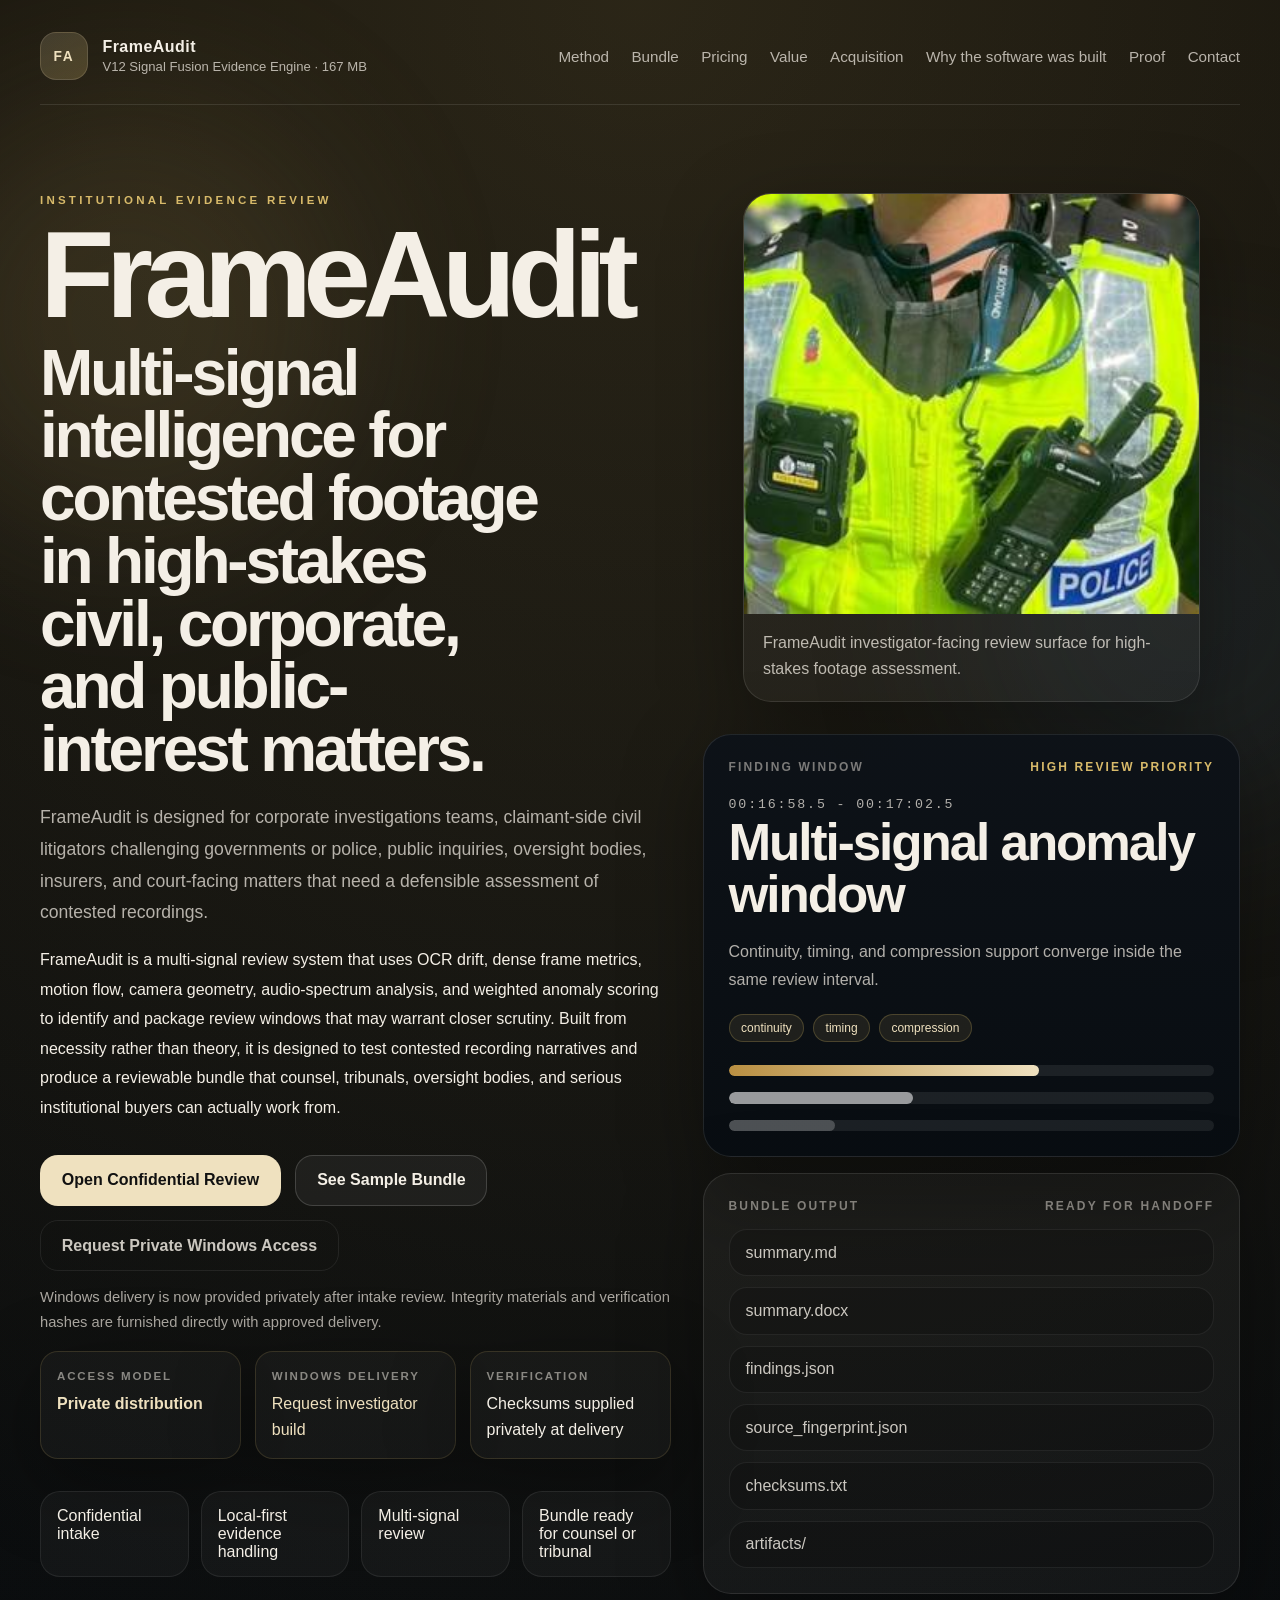
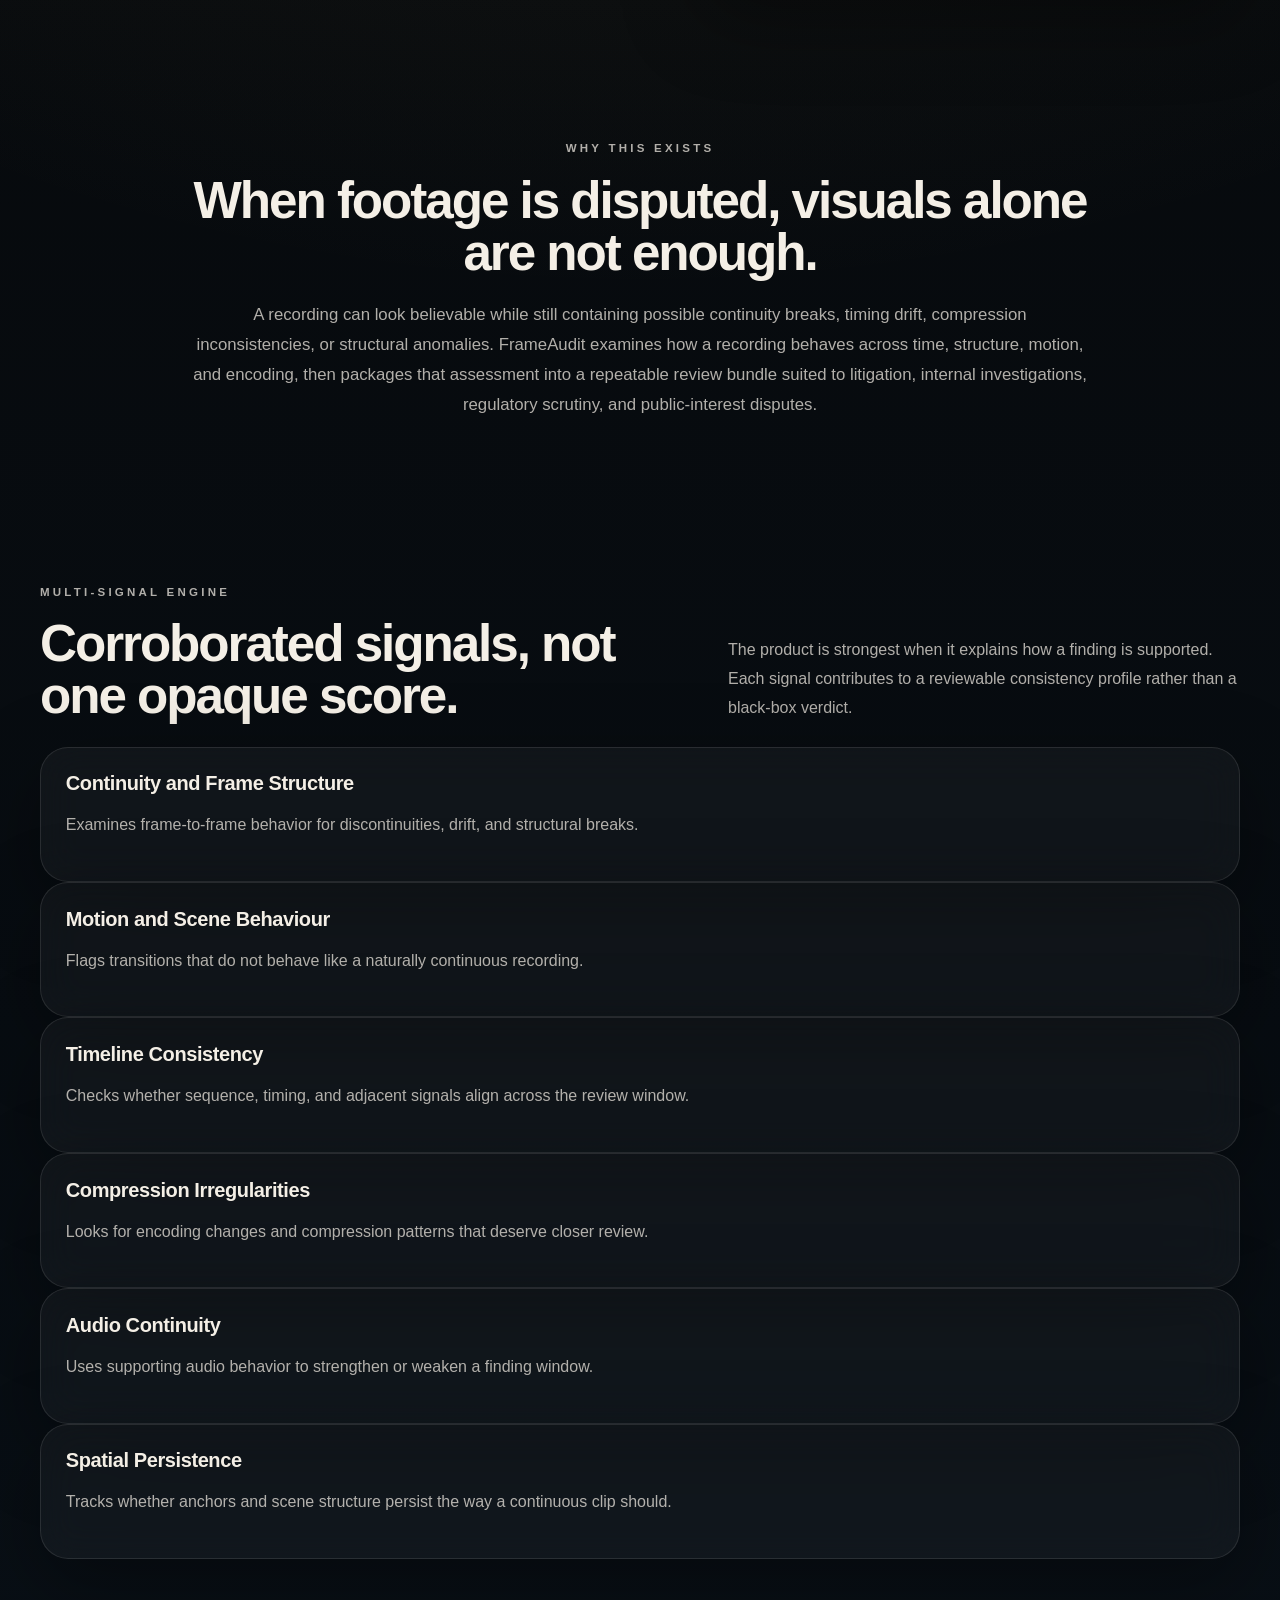
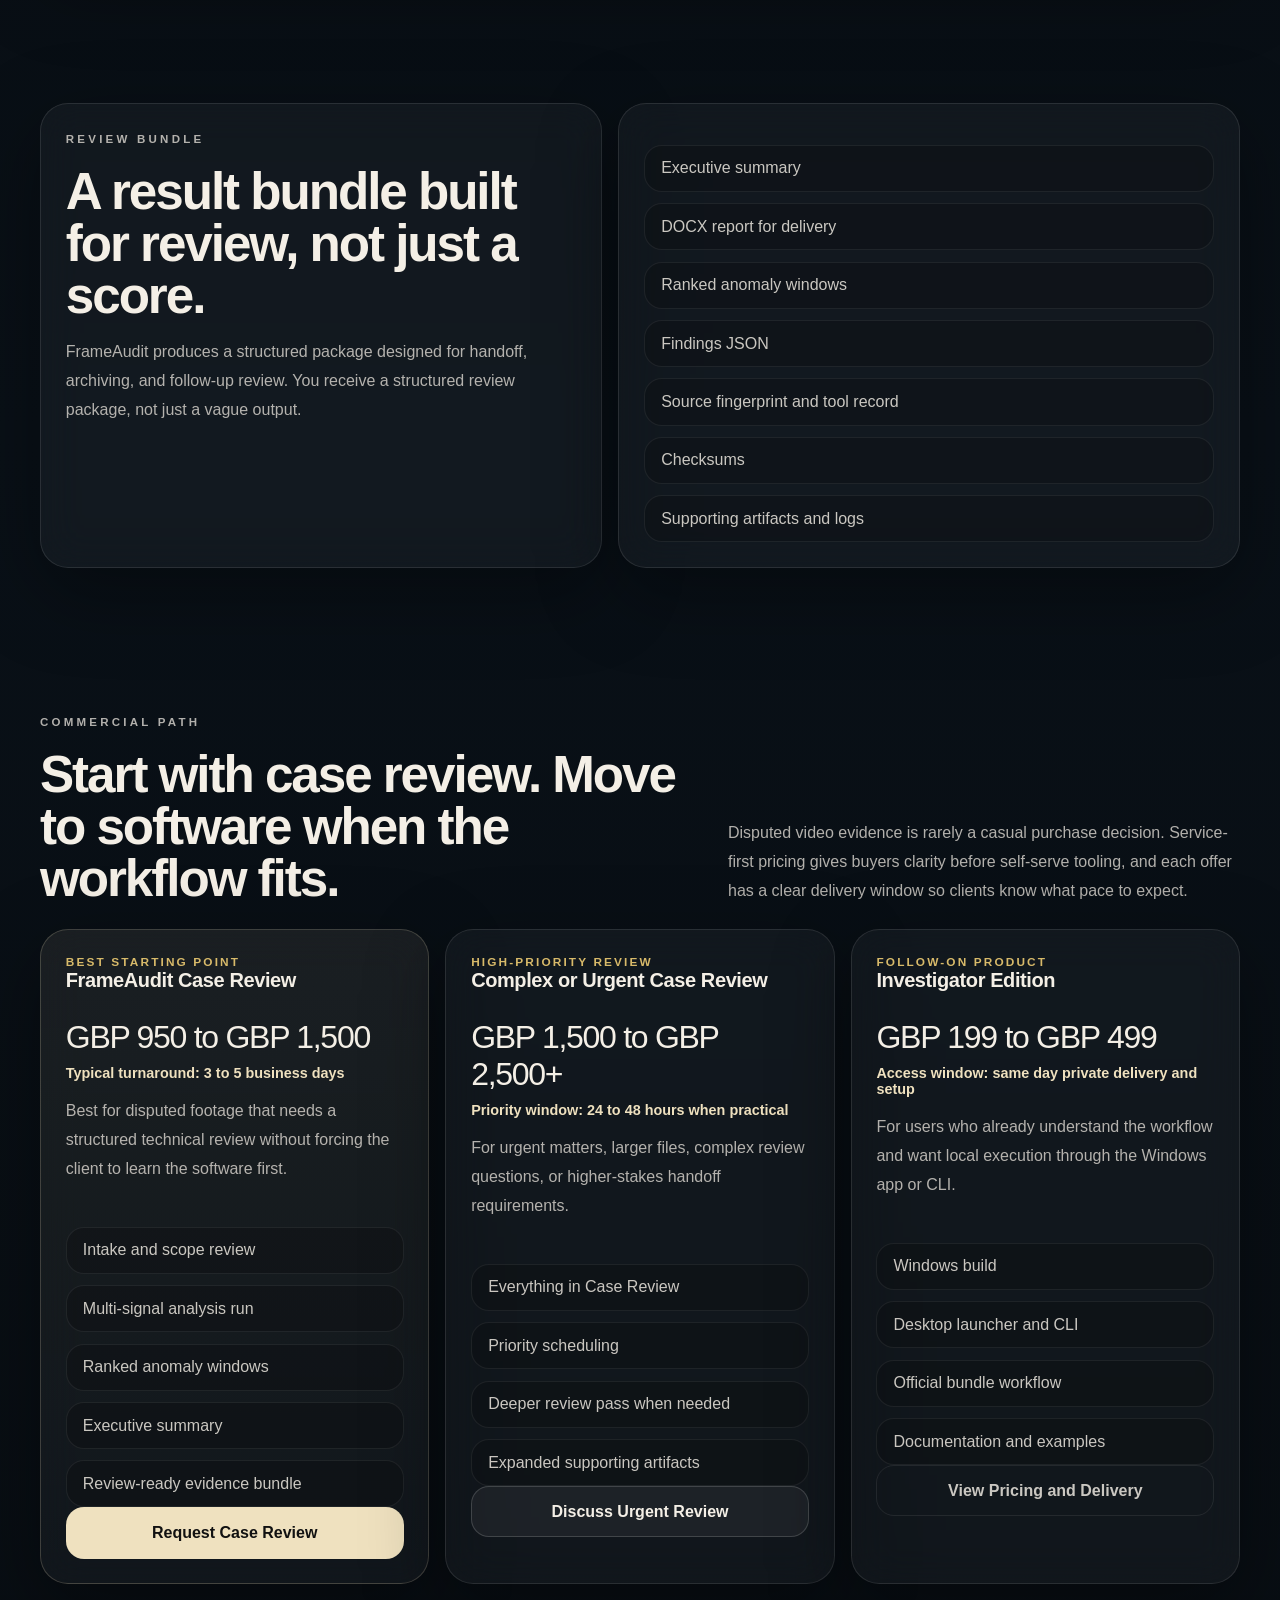
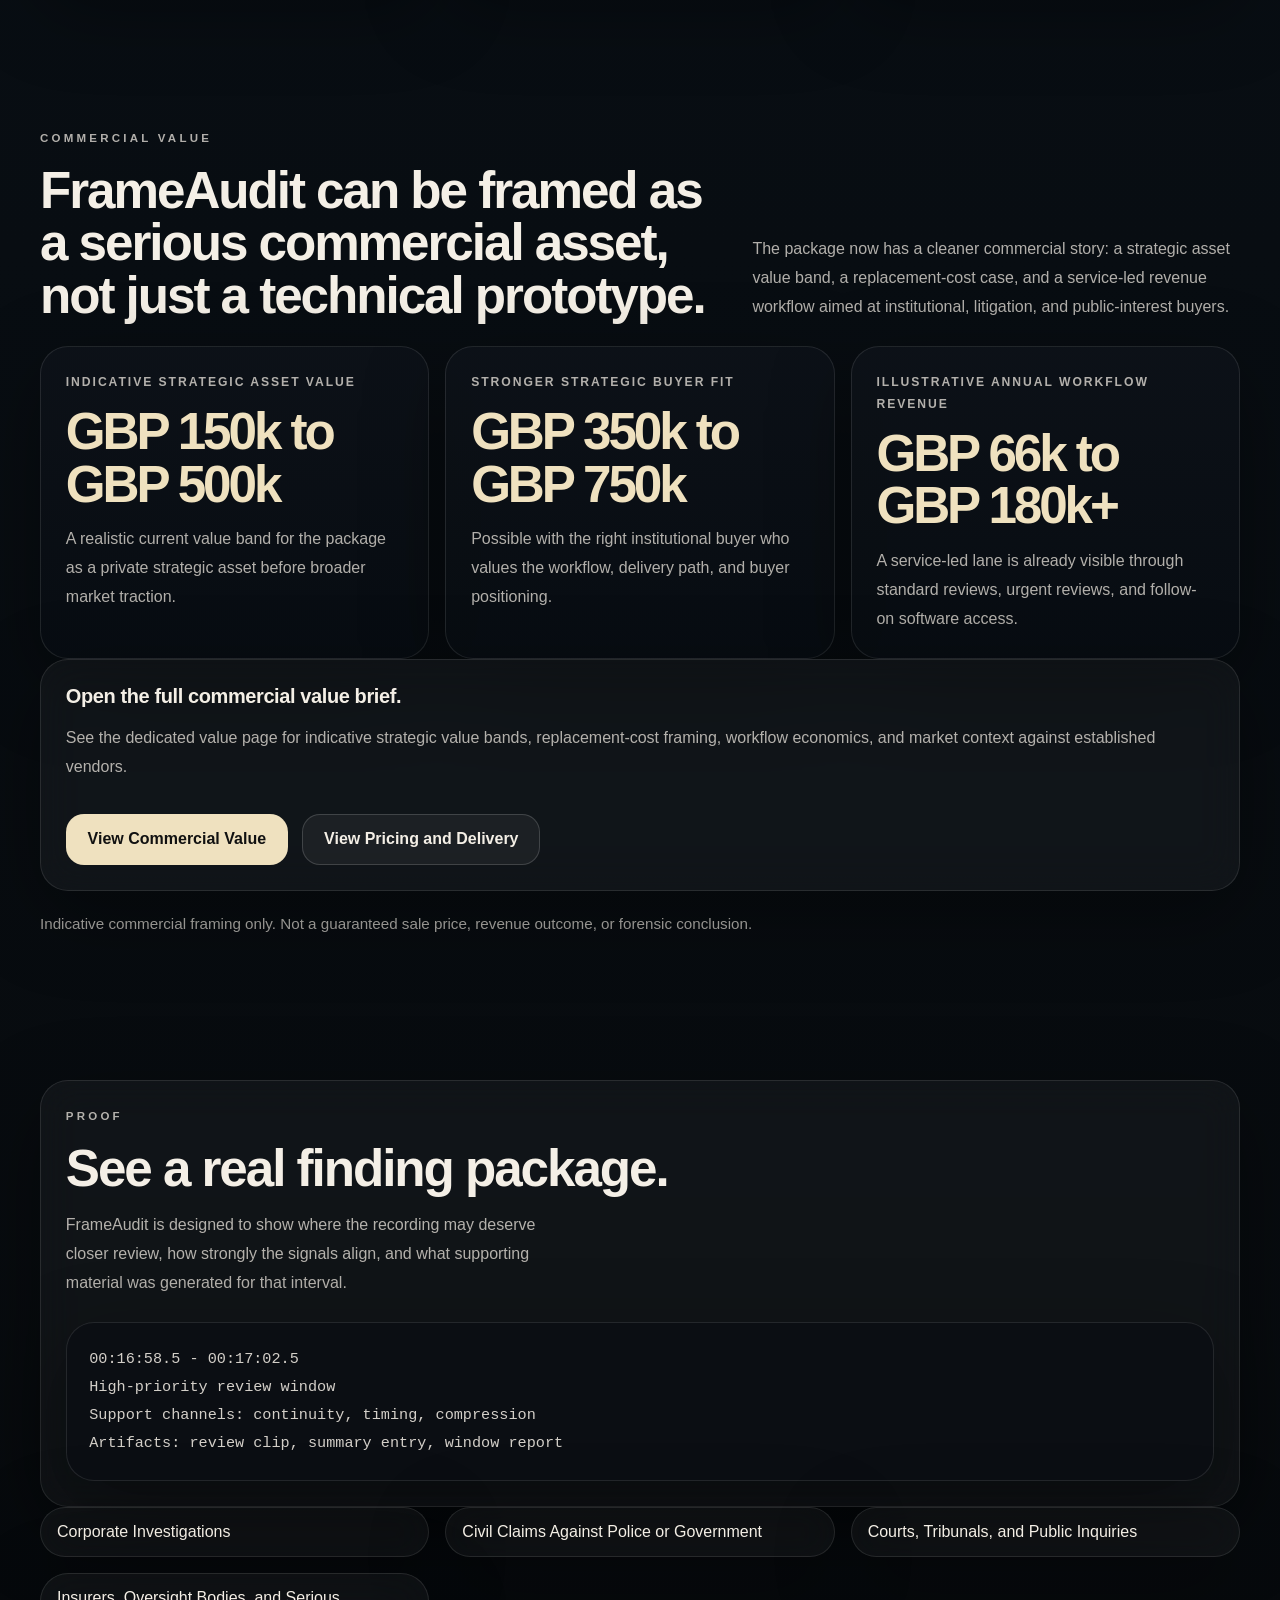
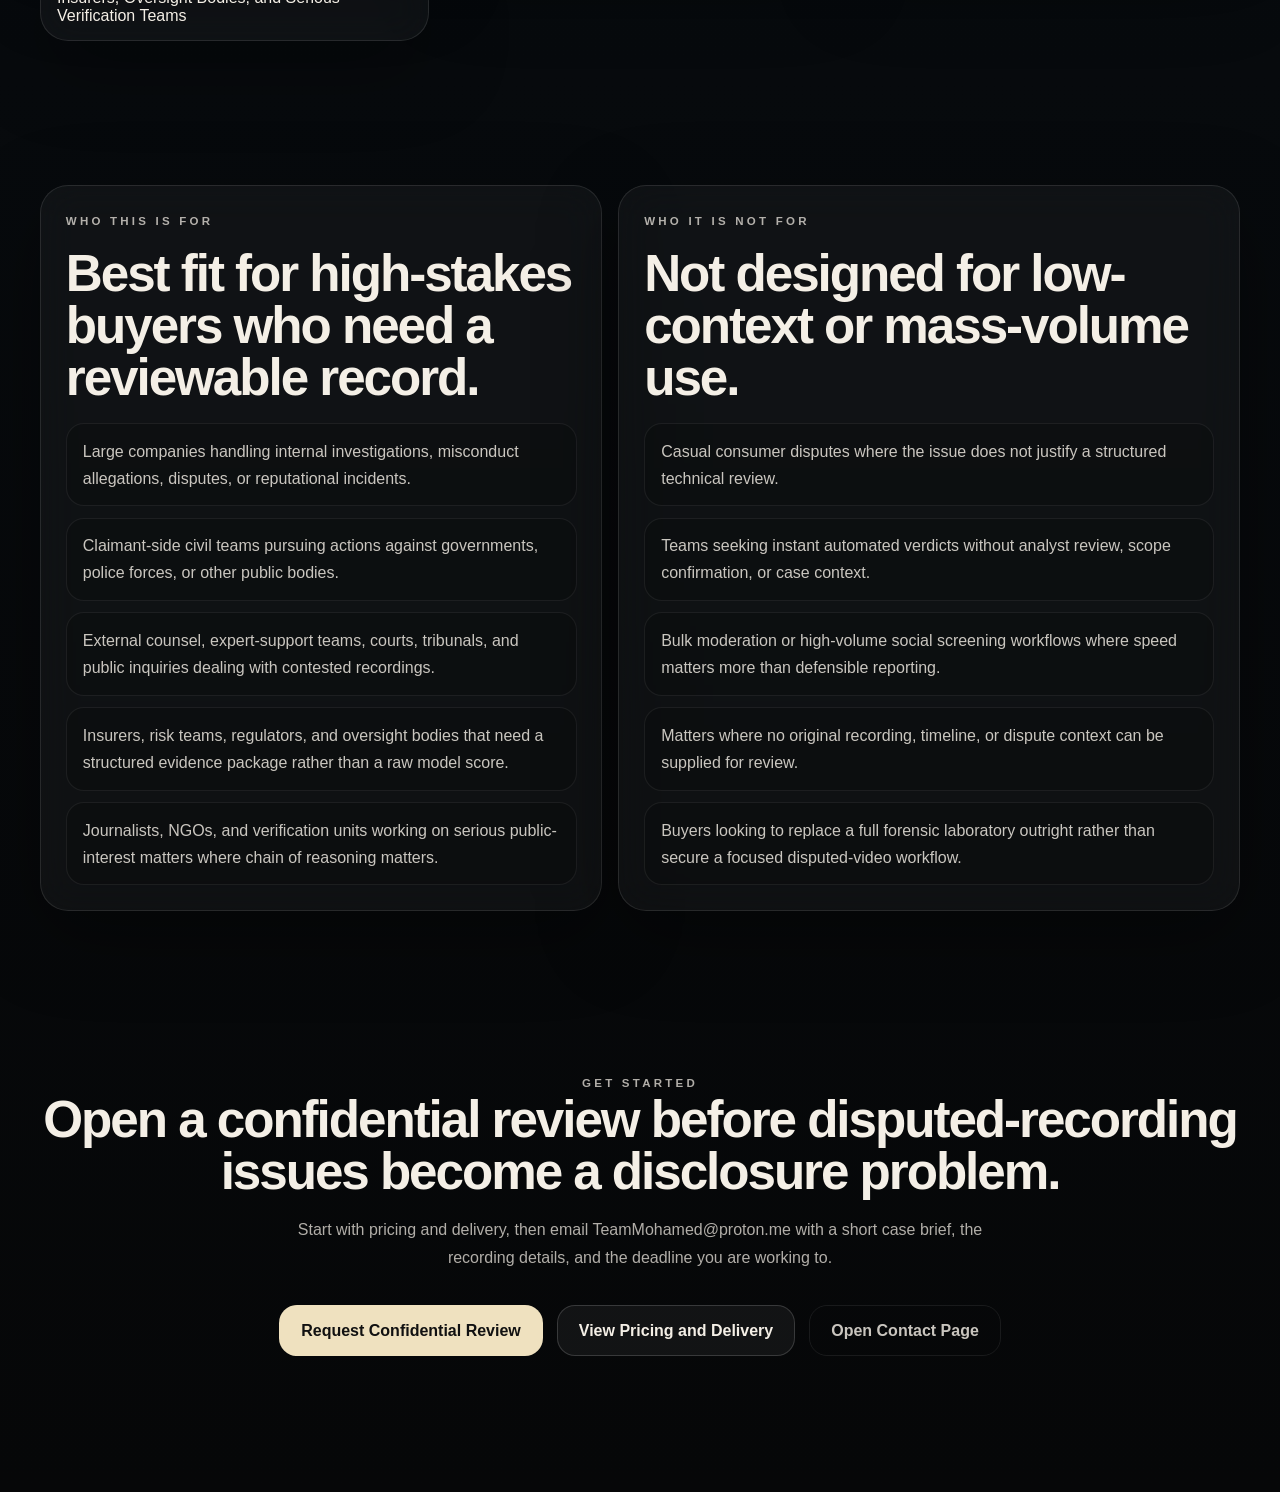
==== commit 29183341: "Update homepage brand subtitle" ====
--- a/index.html
+++ b/index.html
@@ -17,7 +17,7 @@
         <span class="brand-mark">FA</span>
         <span>
           <strong>FrameAudit</strong>
-          <small>Local-first integrity workflow for contested video evidence</small>
+          <small>V12 Signal Fusion Evidence Engine &middot; 167 MB</small>
         </span>
       </a>
       <nav class="site-nav">
@@ -364,4 +364,4 @@
     </main>
   </div>
 </body>
-</html>+</html>
--- a/styles.css
+++ b/styles.css
@@ -780,6 +780,14 @@
   line-height: 1.85;
 }
 
+.page-copy--timeline p {
+  margin: 0;
+}
+
+.page-copy--timeline p + p {
+  margin-top: 1.15rem;
+}
+
 .coming-soon-panel {
   display: grid;
   place-items: center;
@@ -1212,13 +1220,32 @@
 }
 
 .abuse-event-key {
-  display: grid;
-  grid-template-columns: repeat(2, minmax(0, 1fr));
-  gap: 0.8rem 1.4rem;
+  columns: 2 22rem;
+  column-gap: 1.4rem;
   margin: 0;
-  padding-left: 1.2rem;
+  padding: 0;
+  list-style: none;
+  counter-reset: abuse-event;
   color: var(--muted);
   line-height: 1.7;
+}
+
+.abuse-event-key li {
+  counter-increment: abuse-event;
+  break-inside: avoid;
+  display: grid;
+  grid-template-columns: minmax(2.4rem, auto) minmax(0, 1fr);
+  gap: 0.85rem;
+  margin: 0 0 0.8rem;
+}
+
+.abuse-event-key li::before {
+  content: counter(abuse-event) ".";
+  color: rgba(244, 239, 230, 0.54);
+  font-size: 0.84rem;
+  font-weight: 700;
+  font-variant-numeric: tabular-nums;
+  text-align: right;
 }
 
 .abuse-event-key li strong {
@@ -1265,7 +1292,7 @@
 
 @media (max-width: 980px) {
   .abuse-event-key {
-    grid-template-columns: 1fr;
+    columns: 1;
   }
 
   .hero,
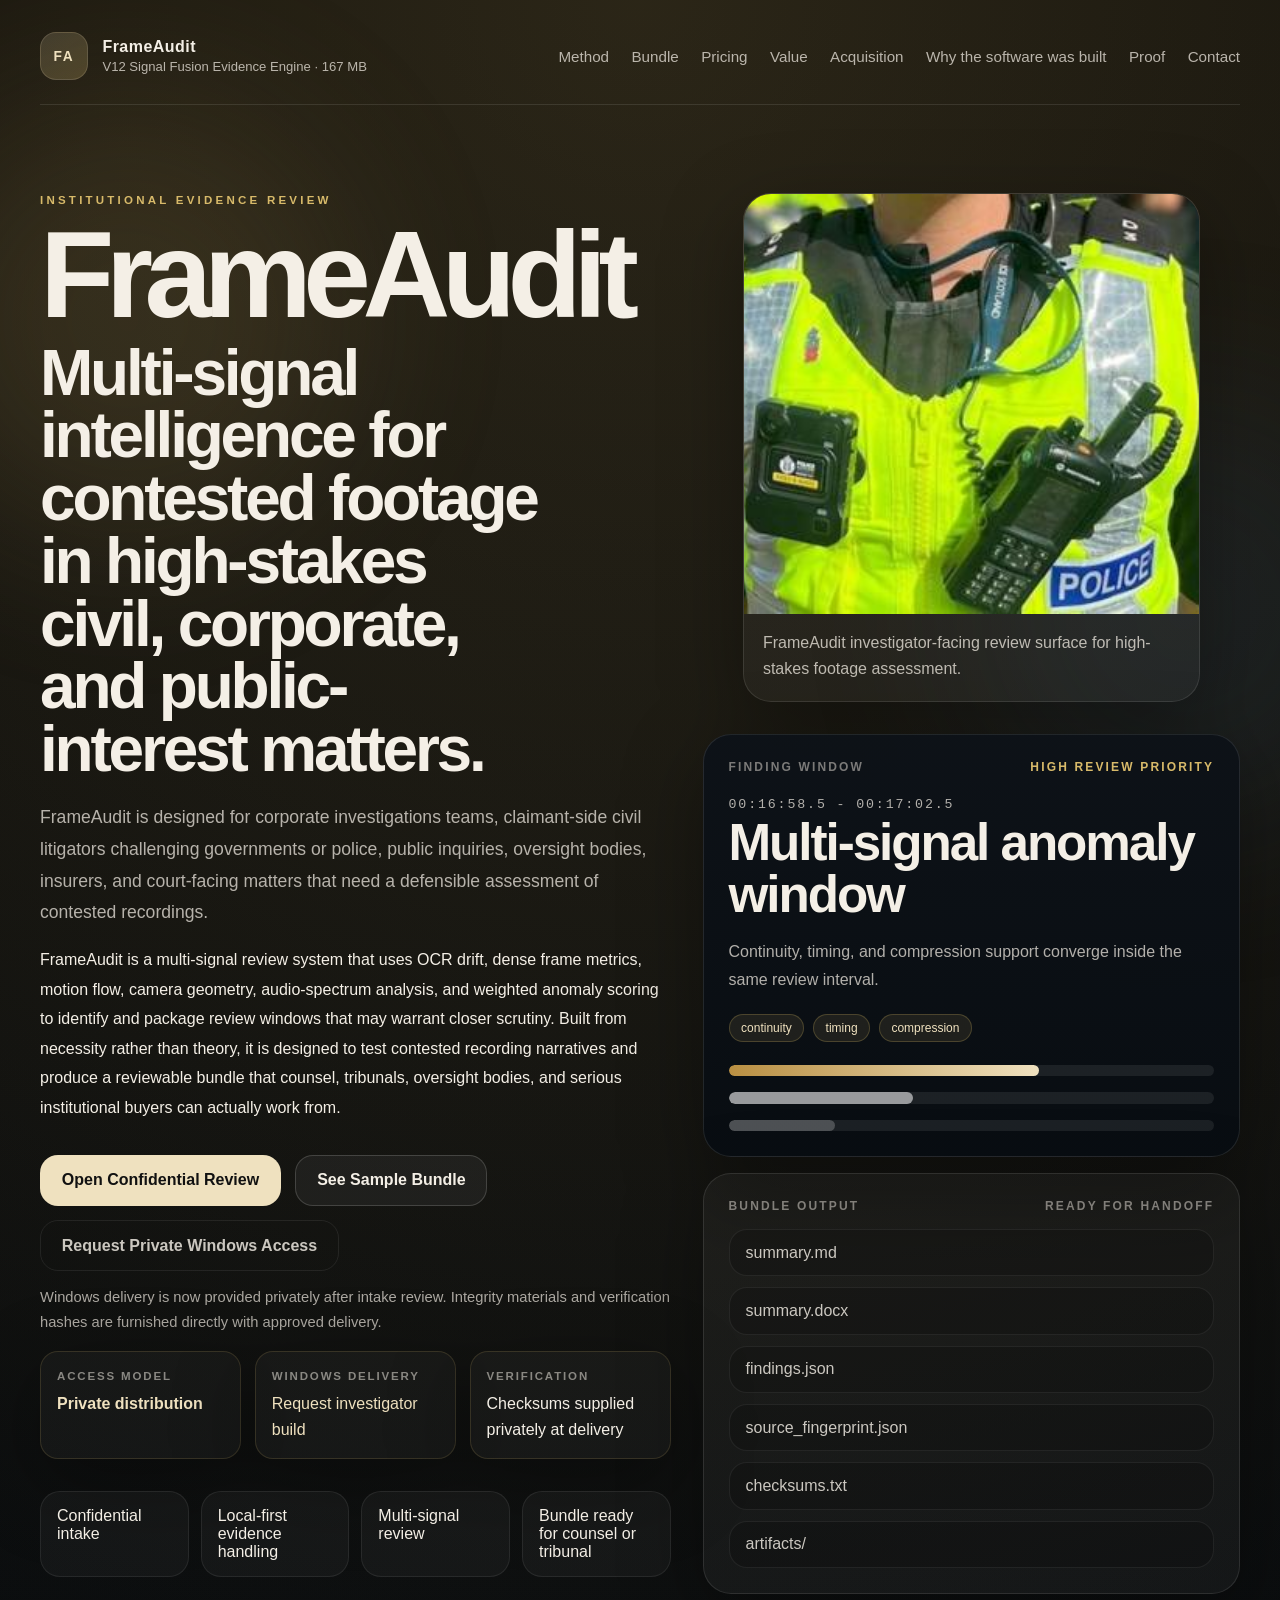
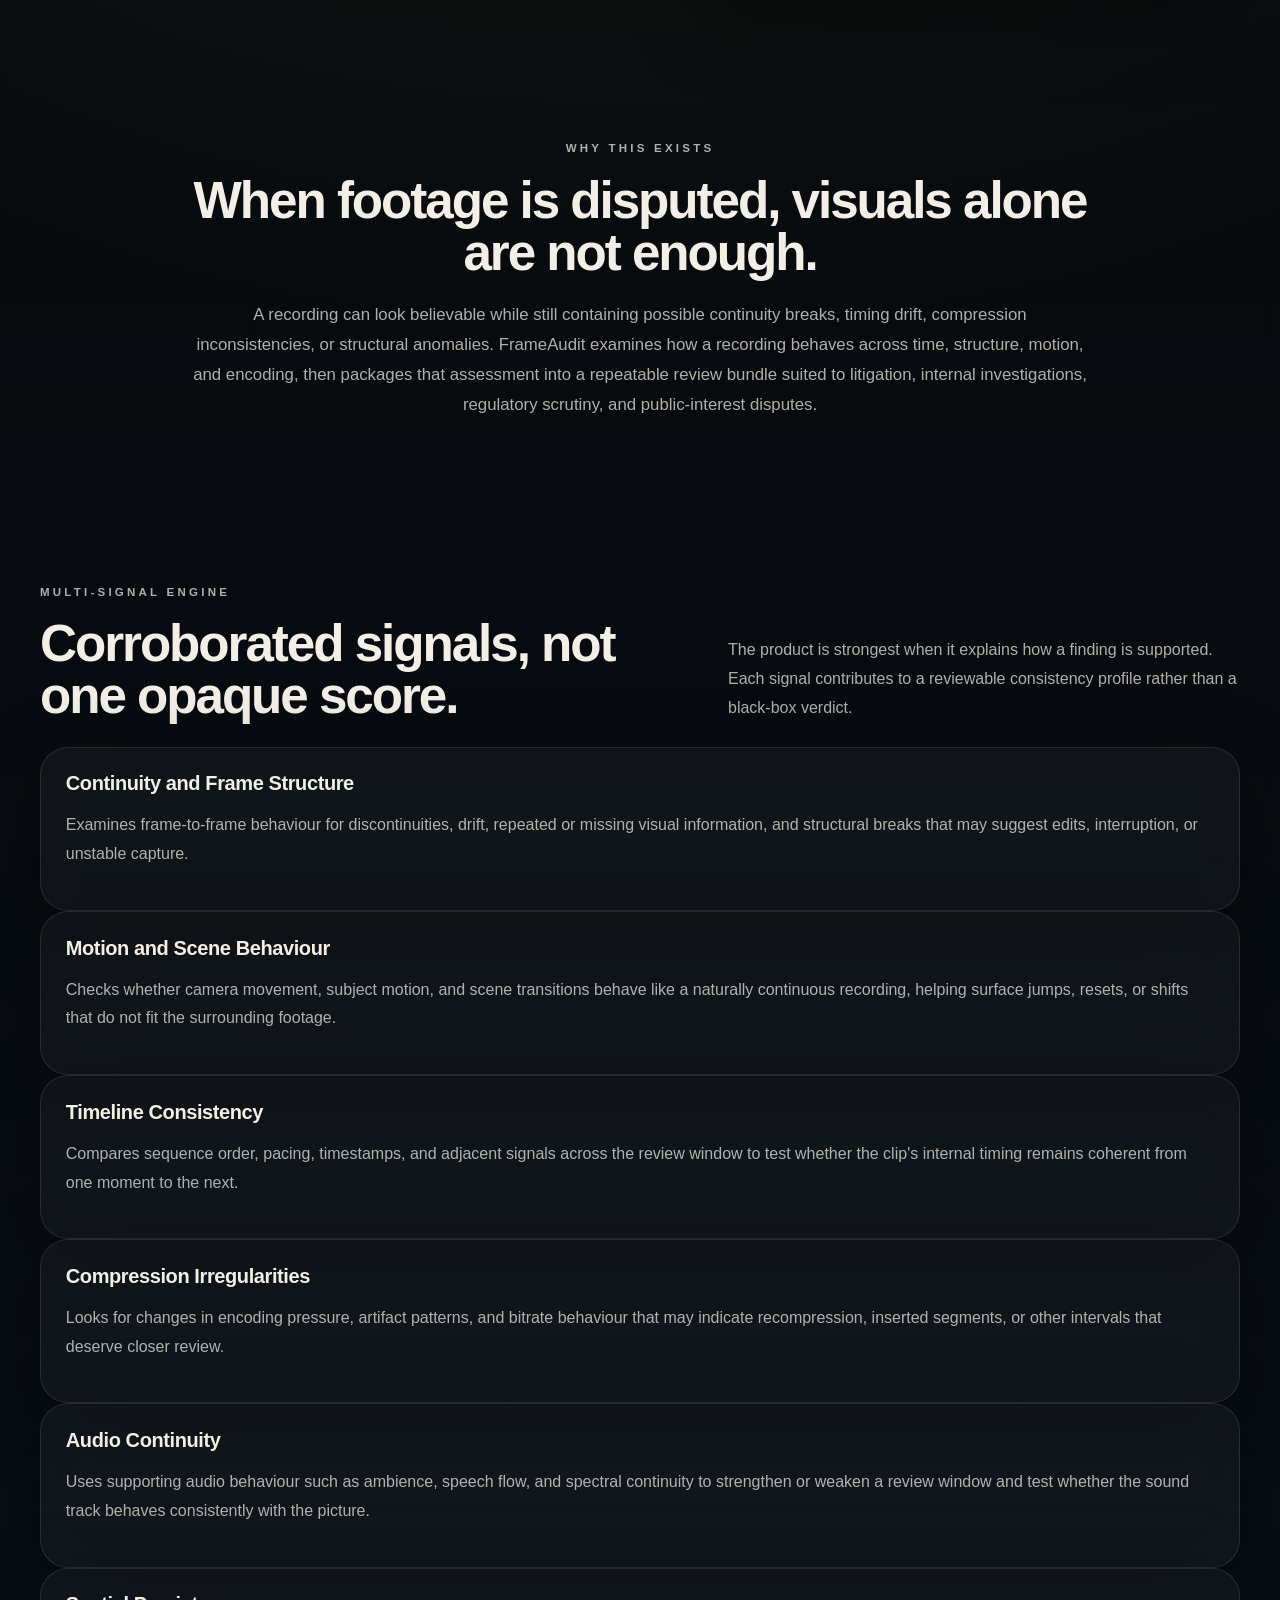
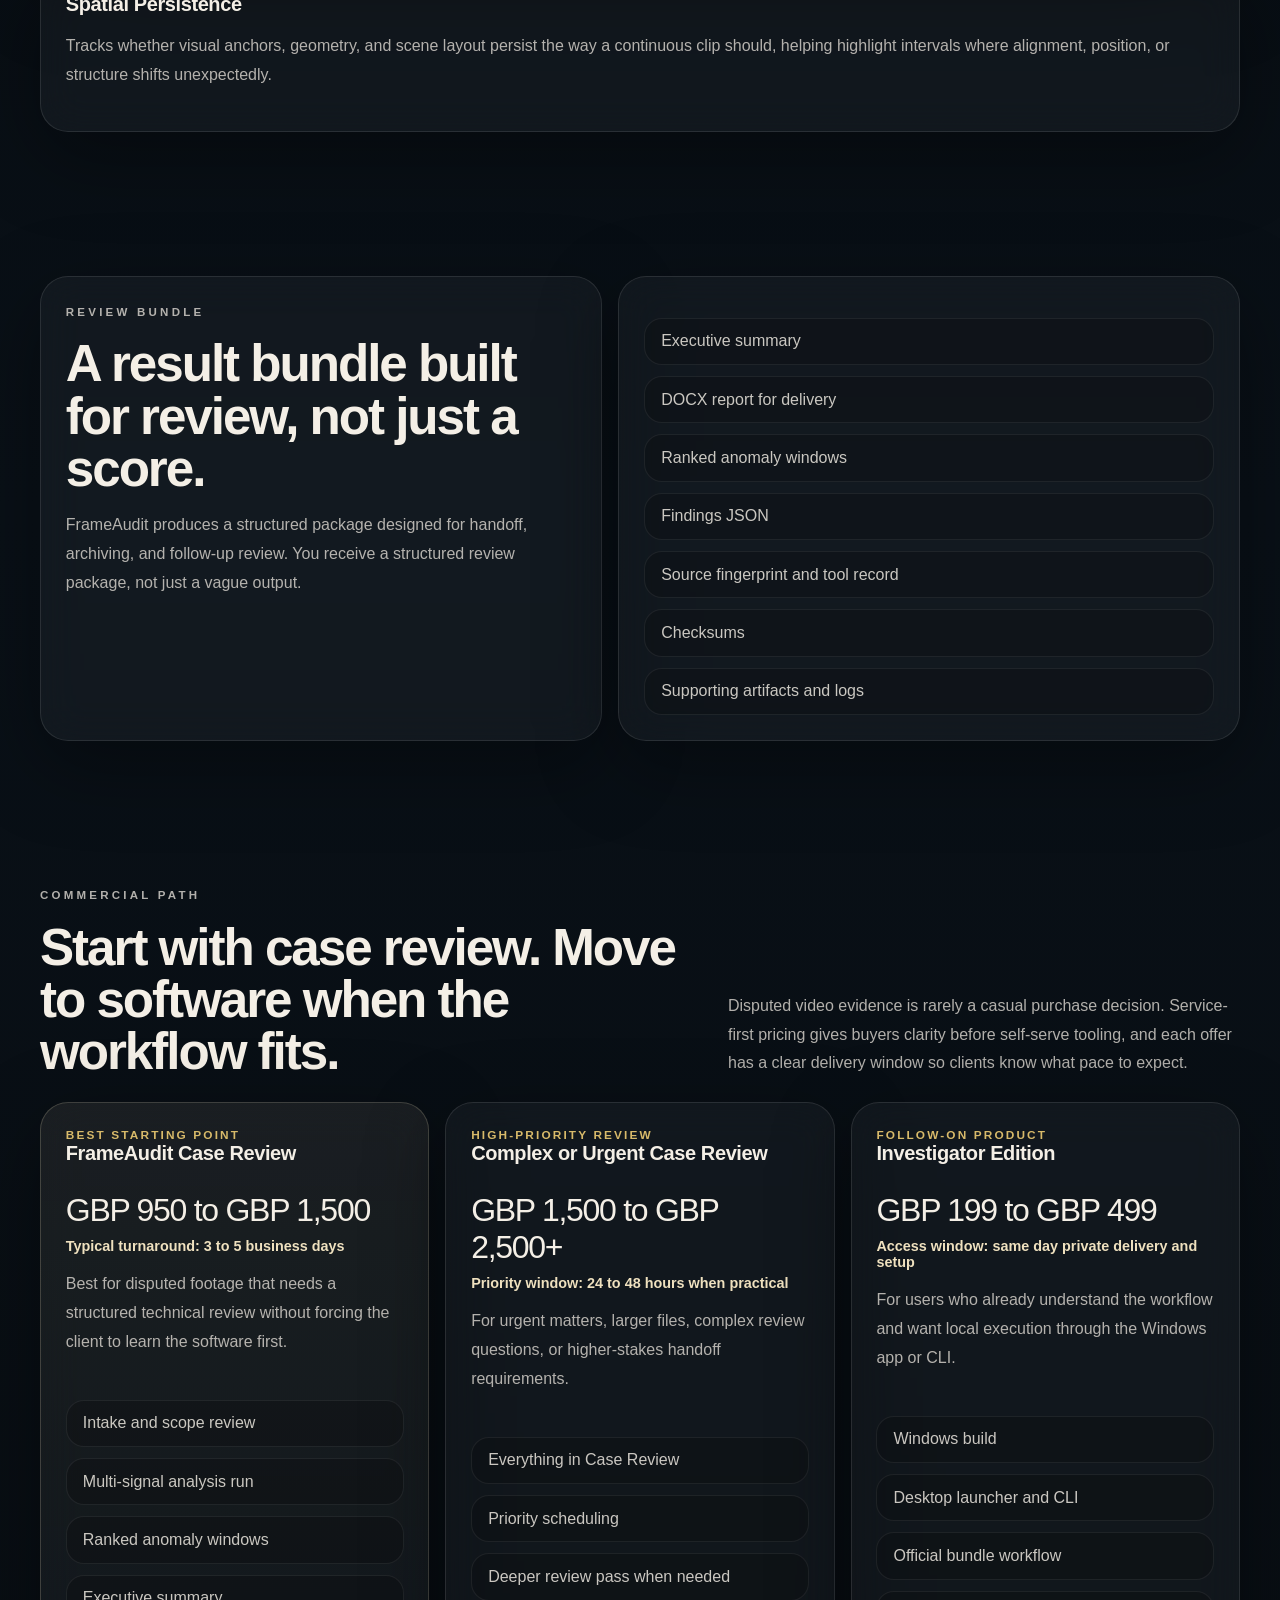
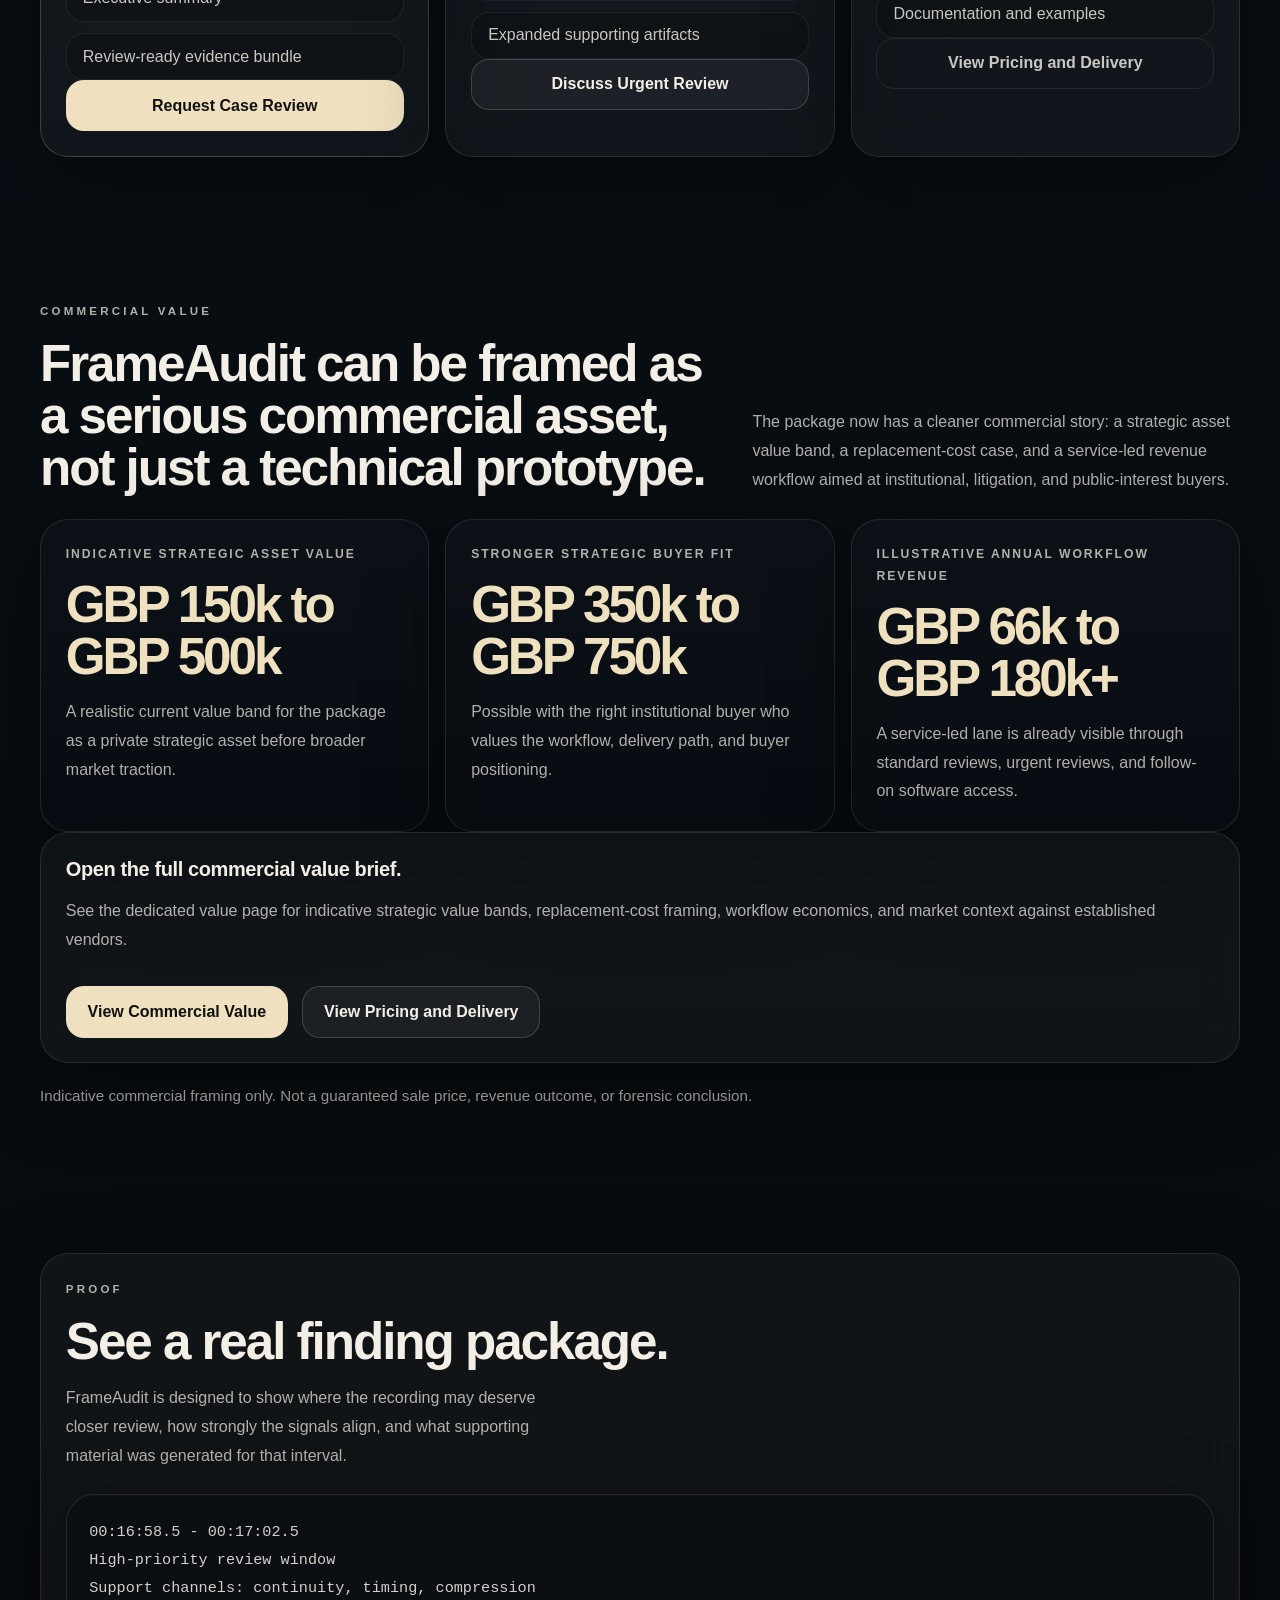
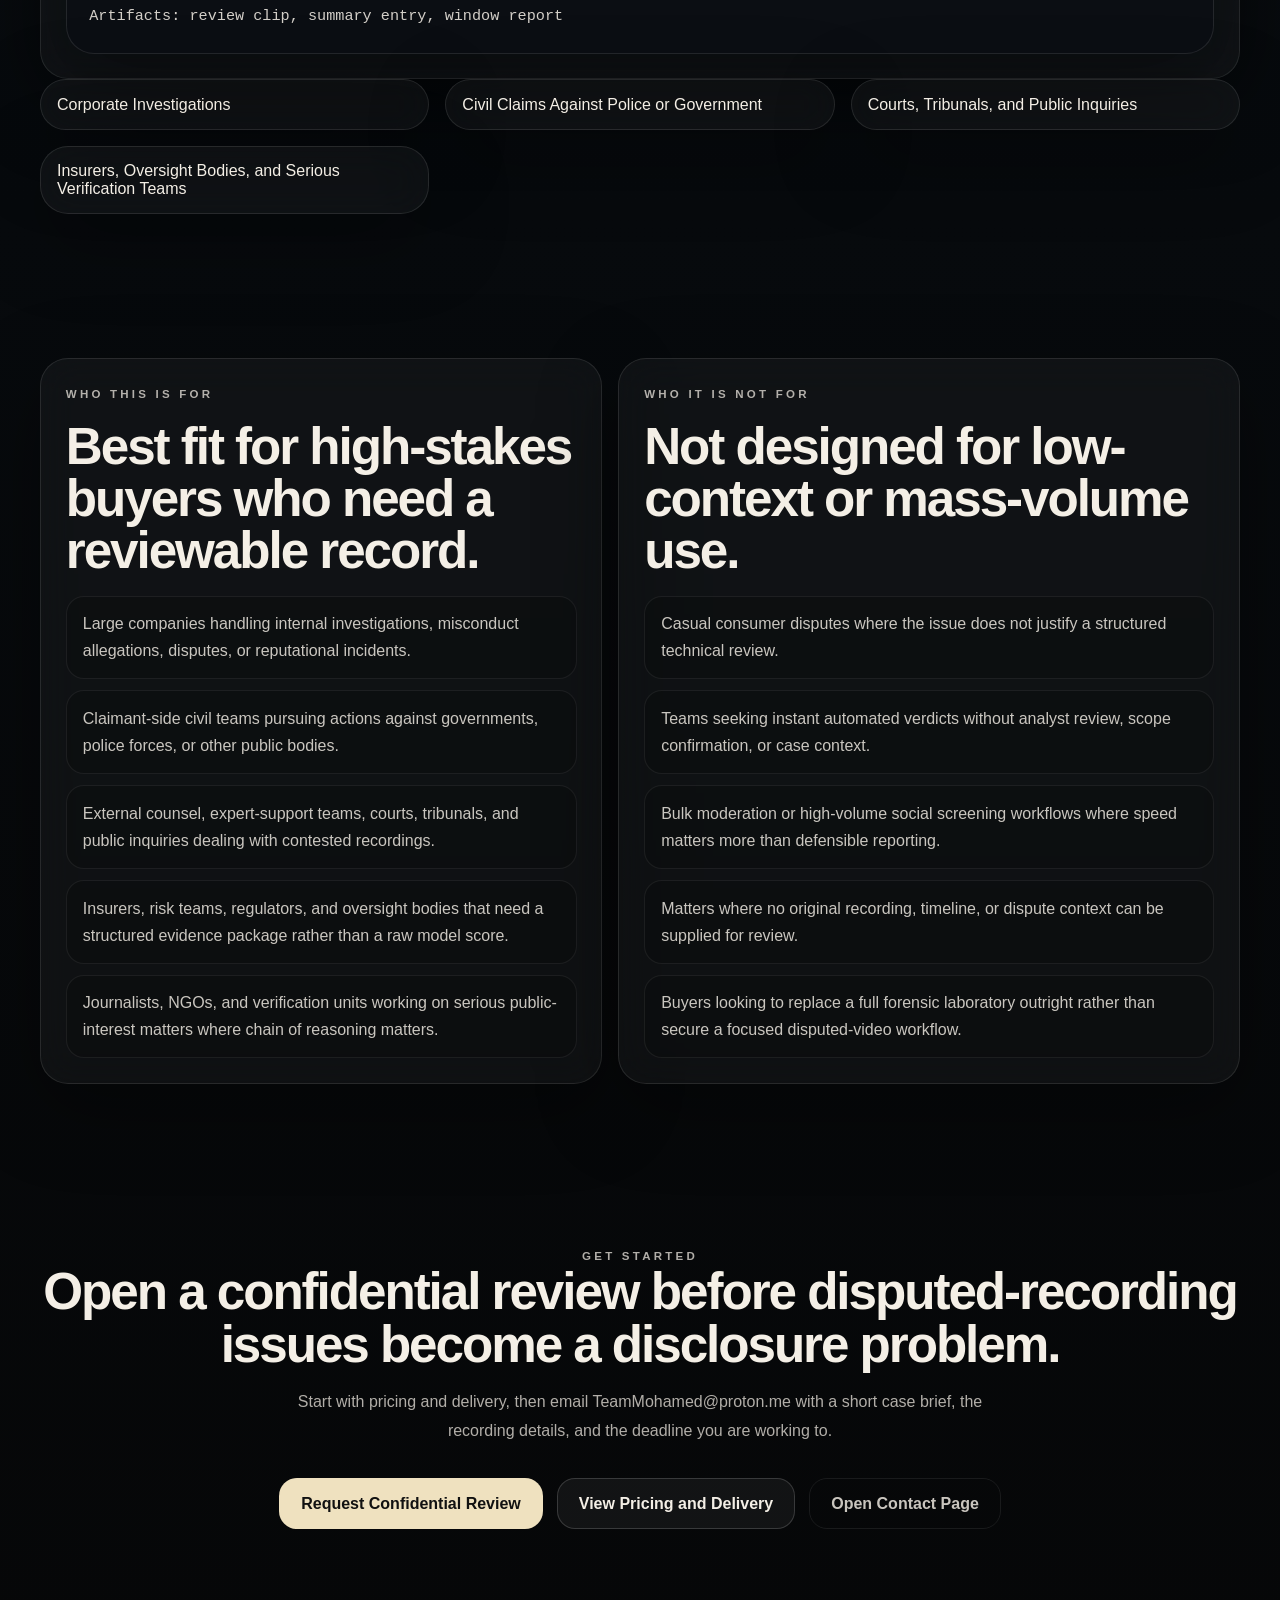
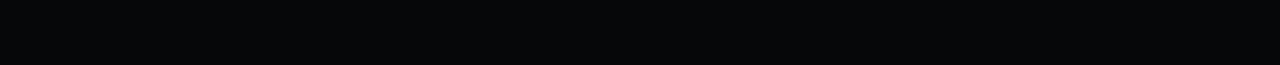
==== commit 4437693d: "Expand homepage signal explanations" ====
--- a/index.html
+++ b/index.html
@@ -140,27 +140,27 @@
         <div class="card-grid card-grid--signals">
           <article class="card reveal-up">
             <h3>Continuity and Frame Structure</h3>
-            <p>Examines frame-to-frame behavior for discontinuities, drift, and structural breaks.</p>
+            <p>Examines frame-to-frame behaviour for discontinuities, drift, repeated or missing visual information, and structural breaks that may suggest edits, interruption, or unstable capture.</p>
           </article>
           <article class="card reveal-up delay-1">
             <h3>Motion and Scene Behaviour</h3>
-            <p>Flags transitions that do not behave like a naturally continuous recording.</p>
+            <p>Checks whether camera movement, subject motion, and scene transitions behave like a naturally continuous recording, helping surface jumps, resets, or shifts that do not fit the surrounding footage.</p>
           </article>
           <article class="card reveal-up delay-2">
             <h3>Timeline Consistency</h3>
-            <p>Checks whether sequence, timing, and adjacent signals align across the review window.</p>
+            <p>Compares sequence order, pacing, timestamps, and adjacent signals across the review window to test whether the clip's internal timing remains coherent from one moment to the next.</p>
           </article>
           <article class="card reveal-up">
             <h3>Compression Irregularities</h3>
-            <p>Looks for encoding changes and compression patterns that deserve closer review.</p>
+            <p>Looks for changes in encoding pressure, artifact patterns, and bitrate behaviour that may indicate recompression, inserted segments, or other intervals that deserve closer review.</p>
           </article>
           <article class="card reveal-up delay-1">
             <h3>Audio Continuity</h3>
-            <p>Uses supporting audio behavior to strengthen or weaken a finding window.</p>
+            <p>Uses supporting audio behaviour such as ambience, speech flow, and spectral continuity to strengthen or weaken a review window and test whether the sound track behaves consistently with the picture.</p>
           </article>
           <article class="card reveal-up delay-2">
             <h3>Spatial Persistence</h3>
-            <p>Tracks whether anchors and scene structure persist the way a continuous clip should.</p>
+            <p>Tracks whether visual anchors, geometry, and scene layout persist the way a continuous clip should, helping highlight intervals where alignment, position, or structure shifts unexpectedly.</p>
           </article>
         </div>
       </section>
@@ -364,4 +364,4 @@
     </main>
   </div>
 </body>
-</html>
+</html>
--- a/styles.css
+++ b/styles.css
@@ -772,6 +772,11 @@
   max-width: 64rem;
 }
 
+.page-hero--timeline {
+  margin-inline: auto;
+  text-align: center;
+}
+
 .page-copy {
   max-width: 46rem;
   margin-top: 1.35rem;
@@ -782,6 +787,11 @@
 
 .page-copy--timeline p {
   margin: 0;
+  text-align: left;
+}
+
+.page-copy--timeline {
+  margin-inline: auto;
 }
 
 .page-copy--timeline p + p {
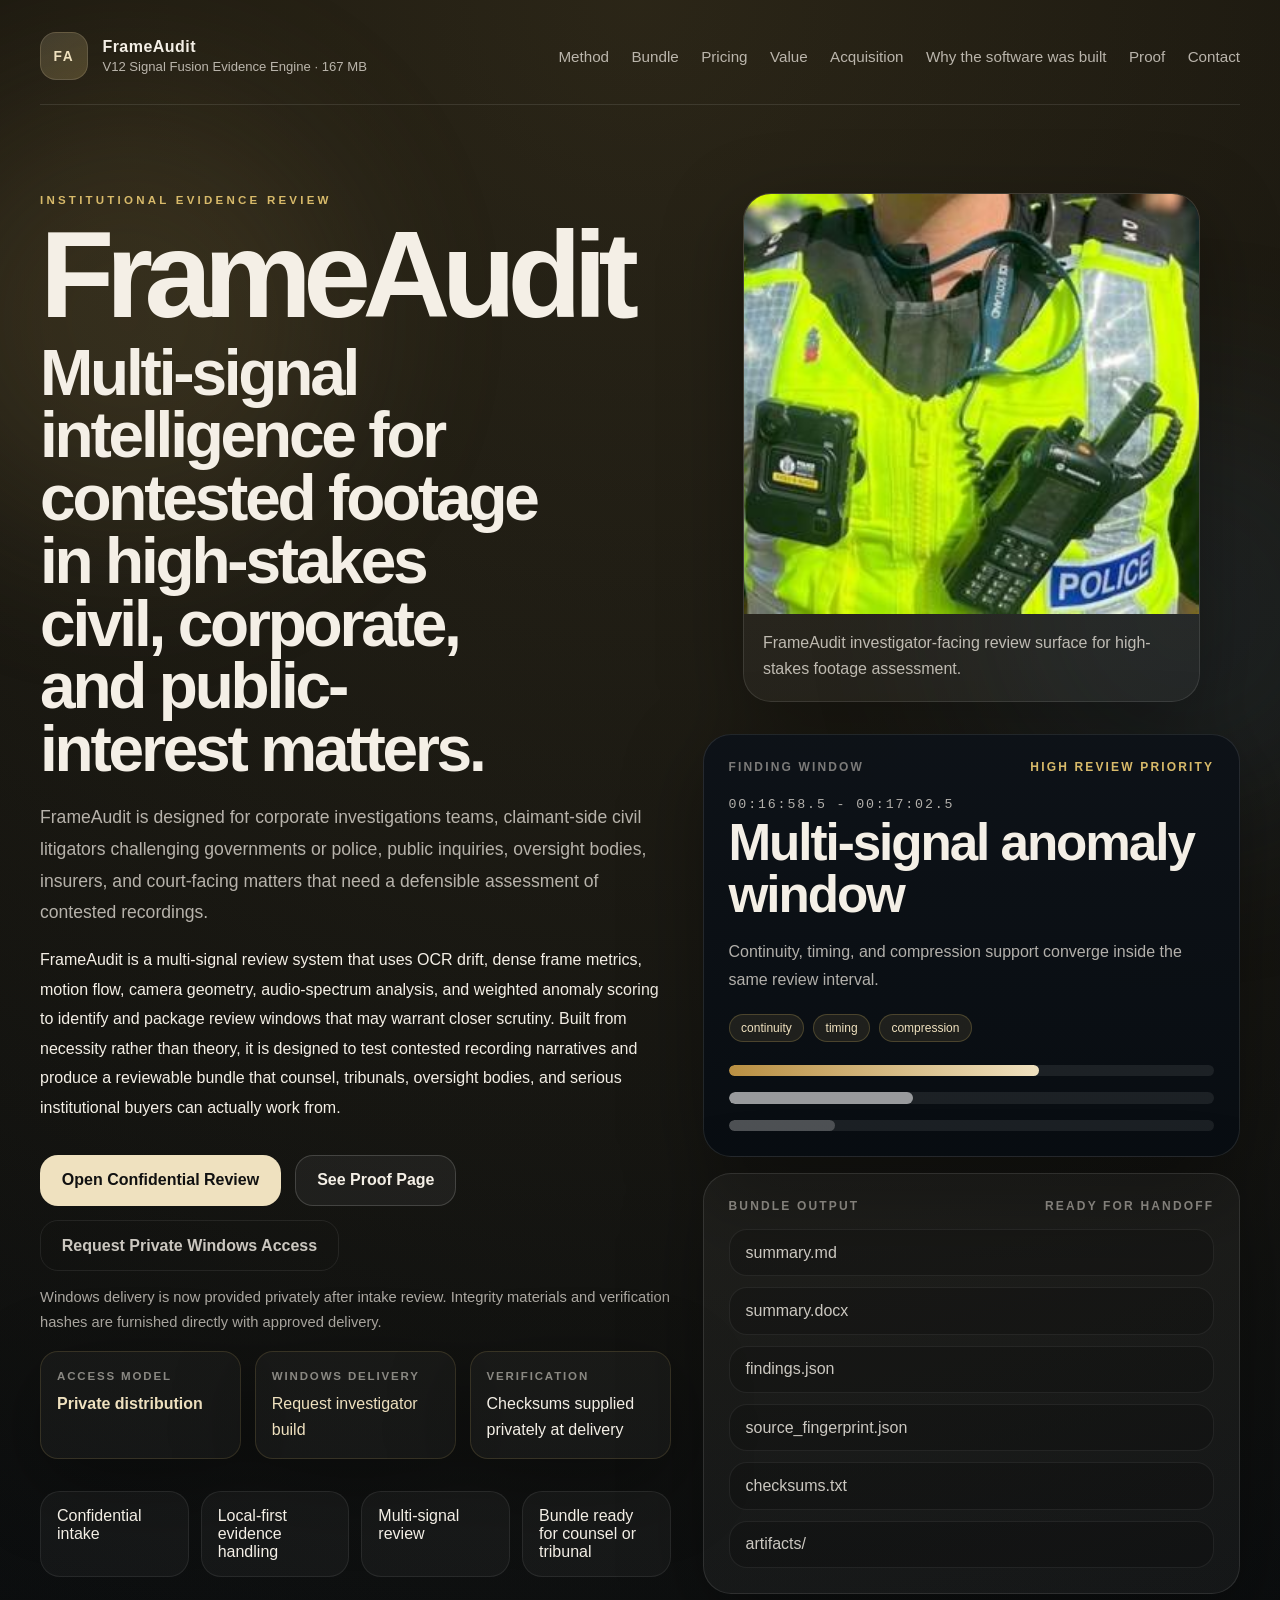
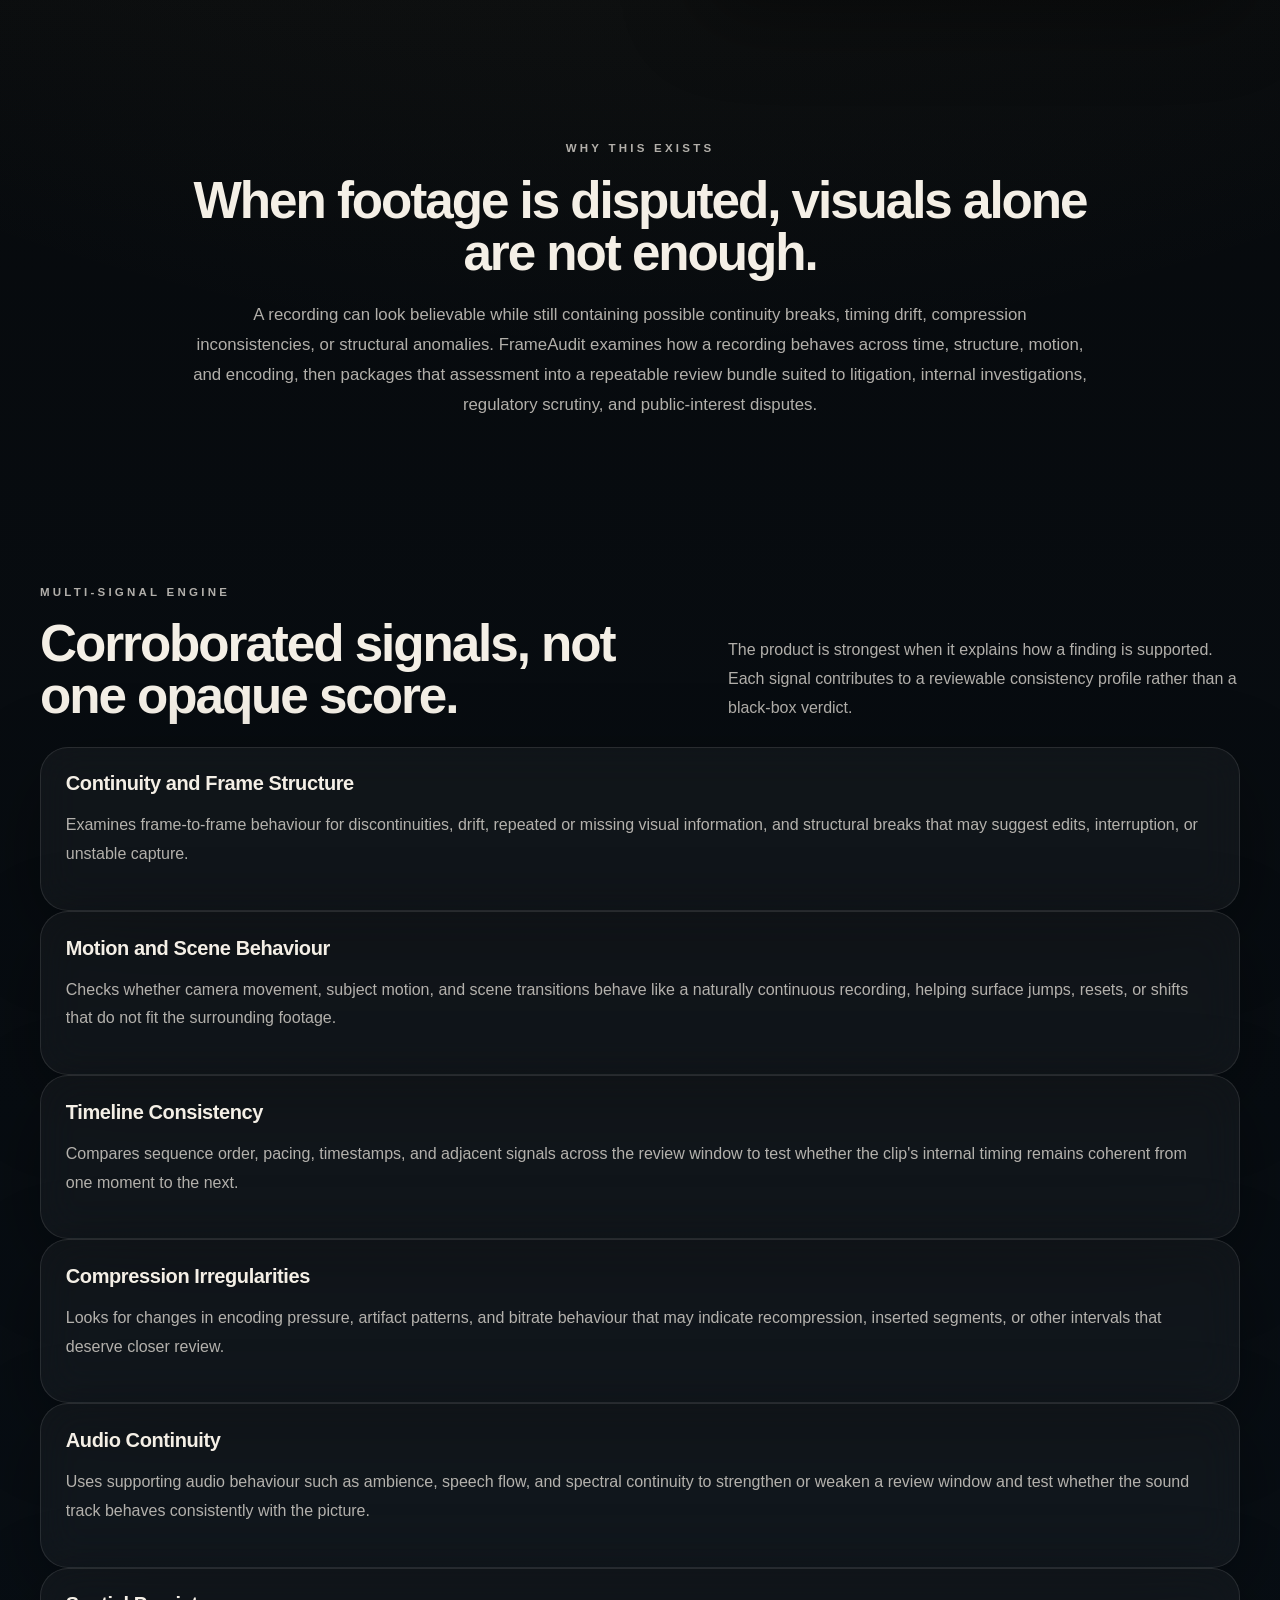
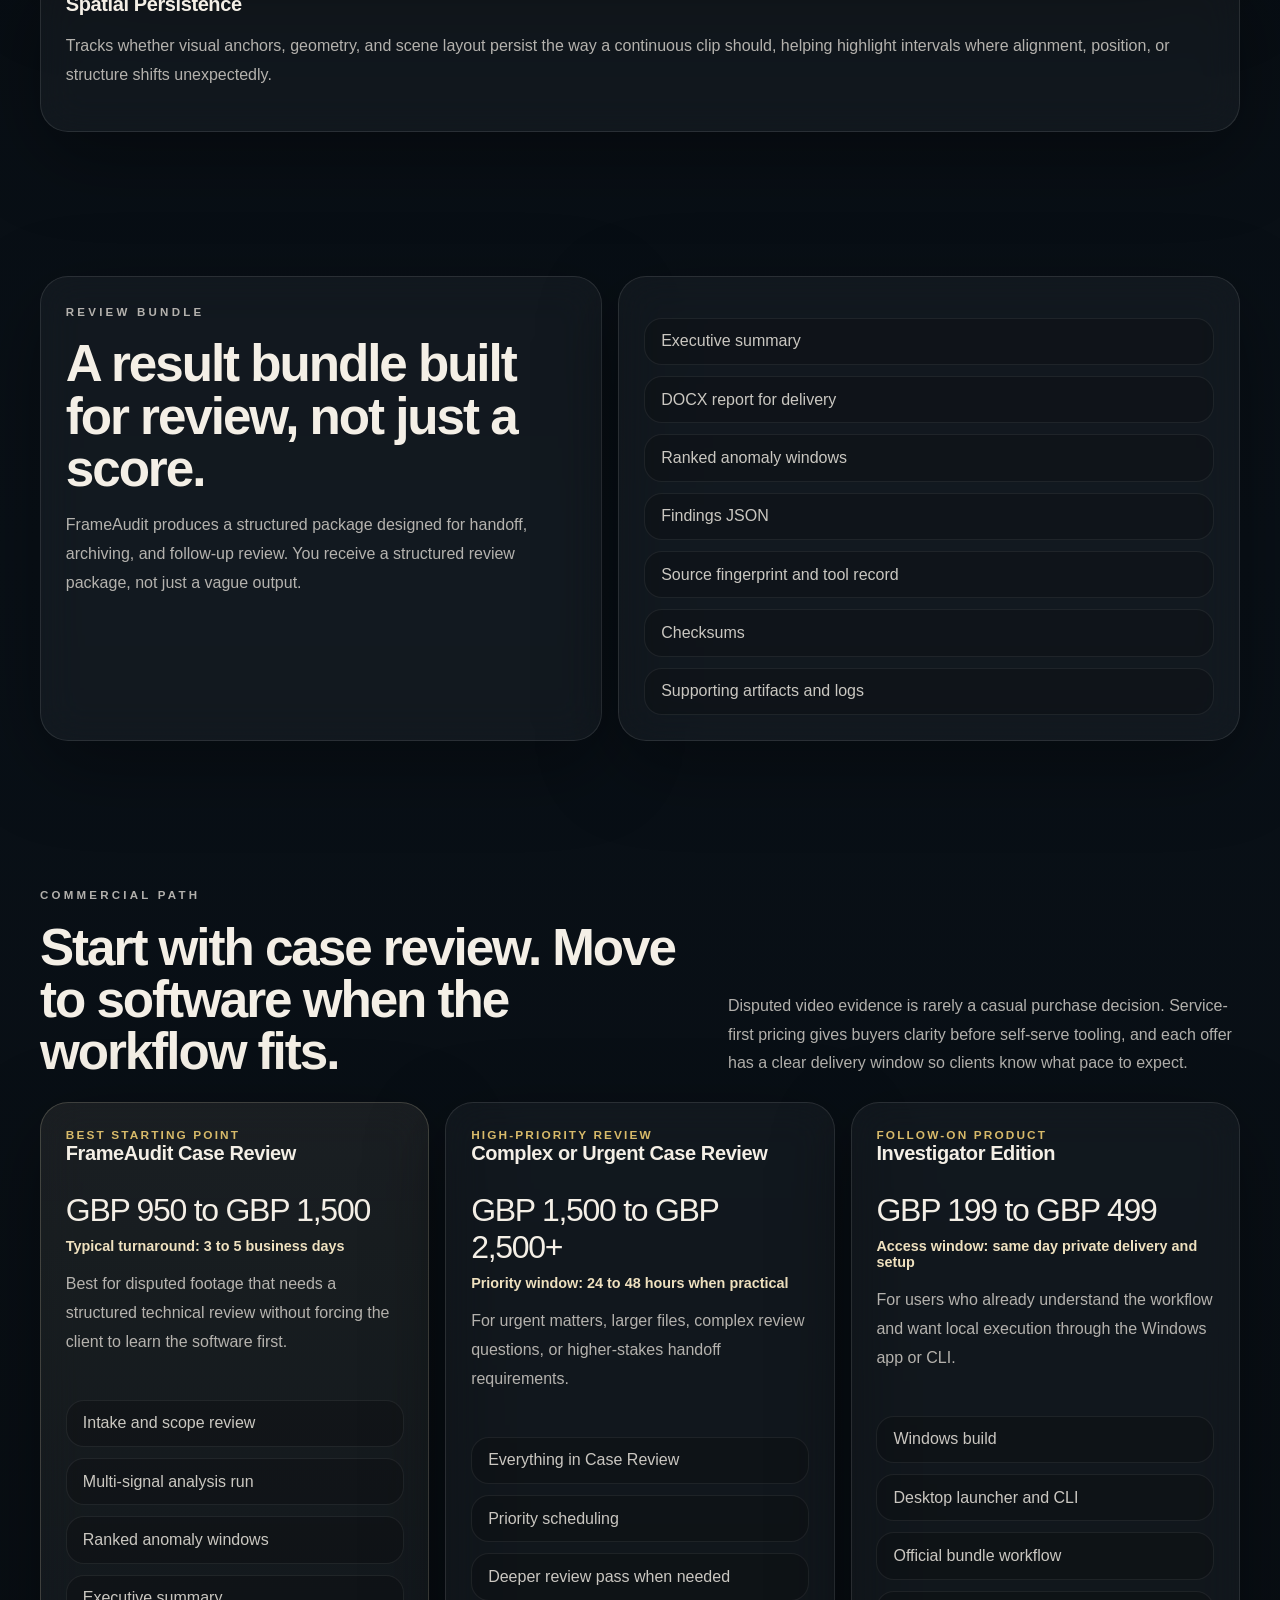
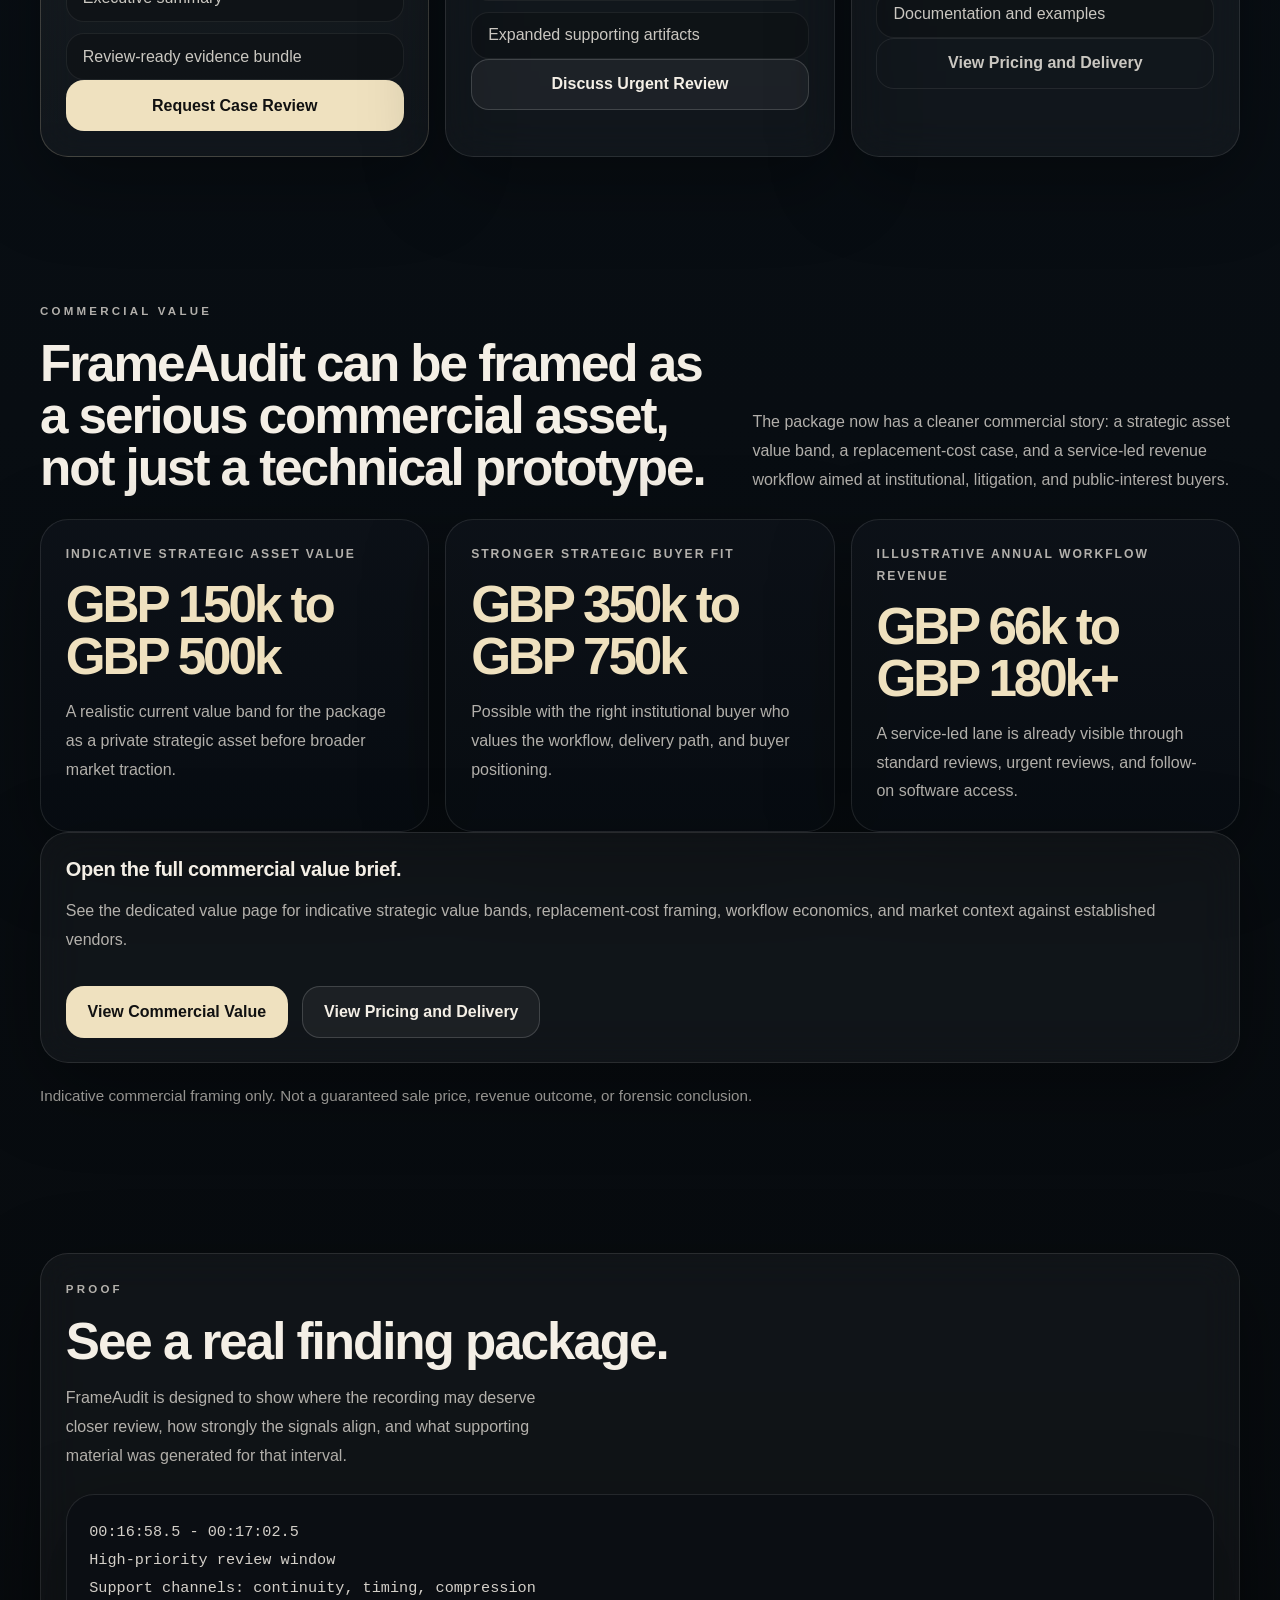
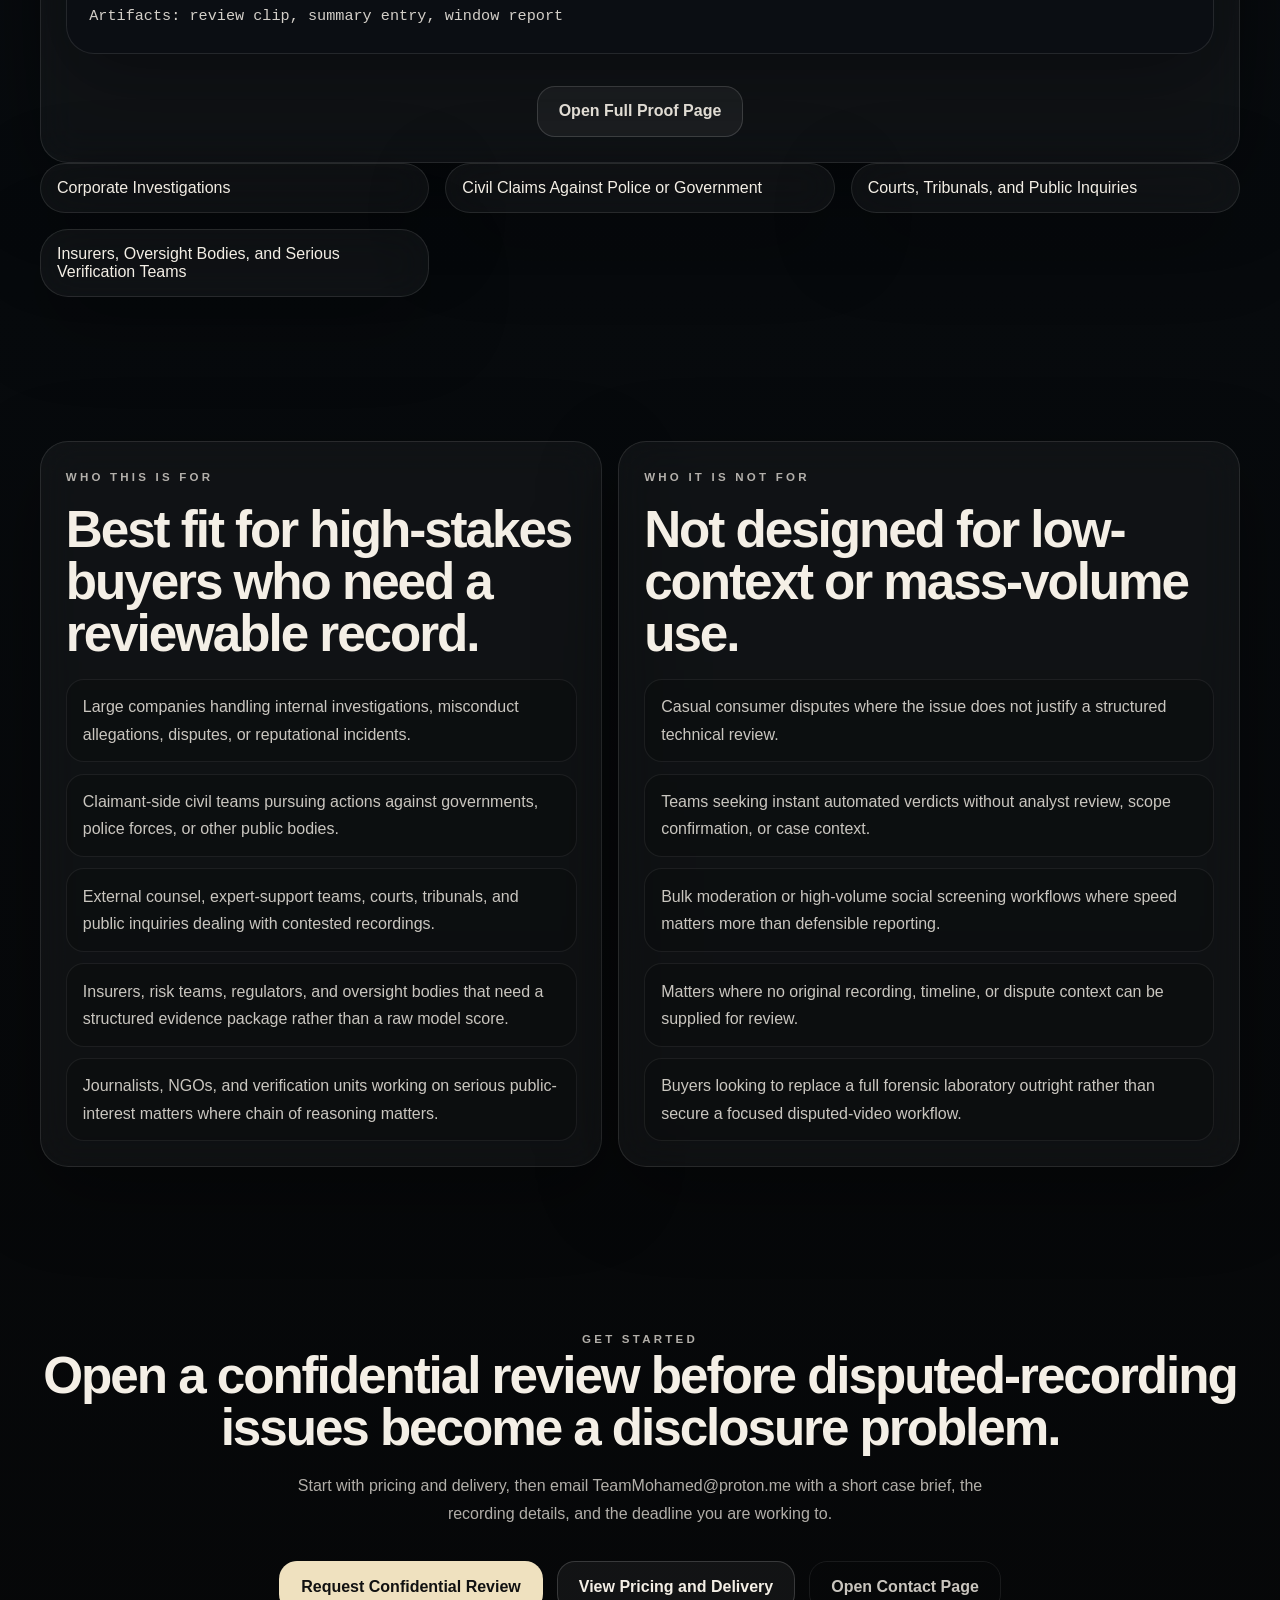
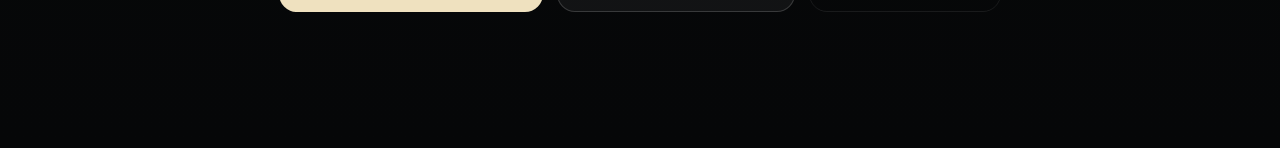
==== commit c4757575: "Add standalone proof page" ====
--- a/index.html
+++ b/index.html
@@ -27,7 +27,7 @@
         <a href="./value.html">Value</a>
           <a href="./acquisitions.html">Acquisition</a>
         <a href="./timeline.html">Why the software was built</a>
-        <a href="#proof">Proof</a>
+        <a href="./proof.html">Proof</a>
         <a href="./contact.html">Contact</a>
       </nav>
     </header>
@@ -46,7 +46,7 @@
           </p>
           <div class="hero-actions">
             <a class="button button-primary" href="./contact.html?inquiry=case-review#screening-desk">Open Confidential Review</a>
-            <a class="button button-secondary" href="#proof">See Sample Bundle</a>
+            <a class="button button-secondary" href="./proof.html">See Proof Page</a>
             <a class="button button-tertiary" href="./contact.html?inquiry=private-software-access#screening-desk">Request Private Windows Access</a>
           </div>
           <p class="download-note">
@@ -312,6 +312,9 @@
             <div>High-priority review window</div>
             <div>Support channels: continuity, timing, compression</div>
             <div>Artifacts: review clip, summary entry, window report</div>
+          </div>
+          <div class="hero-actions hero-actions--centered">
+            <a class="button button-secondary" href="./proof.html">Open Full Proof Page</a>
           </div>
         </article>
 
--- a/styles.css
+++ b/styles.css
@@ -772,6 +772,11 @@
   max-width: 64rem;
 }
 
+.page-hero--centered {
+  margin-inline: auto;
+  text-align: center;
+}
+
 .page-hero--timeline {
   margin-inline: auto;
   text-align: center;
@@ -785,6 +790,11 @@
   line-height: 1.85;
 }
 
+.page-copy--centered {
+  margin-inline: auto;
+  text-align: center;
+}
+
 .page-copy--timeline p {
   margin: 0;
   text-align: left;
@@ -796,6 +806,24 @@
 
 .page-copy--timeline p + p {
   margin-top: 1.15rem;
+}
+
+.hero-actions--centered {
+  justify-content: center;
+}
+
+.proof-grid {
+  display: grid;
+  grid-template-columns: repeat(3, minmax(0, 1fr));
+  gap: 1rem;
+}
+
+.proof-card--centered {
+  text-align: center;
+}
+
+.proof-stack-list {
+  text-align: left;
 }
 
 .coming-soon-panel {
@@ -1313,6 +1341,7 @@
   .value-band,
   .value-stat-grid,
   .delivery-strip,
+  .proof-grid,
   .card-grid--signals,
   .pricing-grid,
   .use-case-grid,
@@ -1363,6 +1392,7 @@
   .value-band,
   .value-stat-grid,
   .delivery-strip,
+  .proof-grid,
   .card-grid--signals,
   .pricing-grid,
   .use-case-grid,
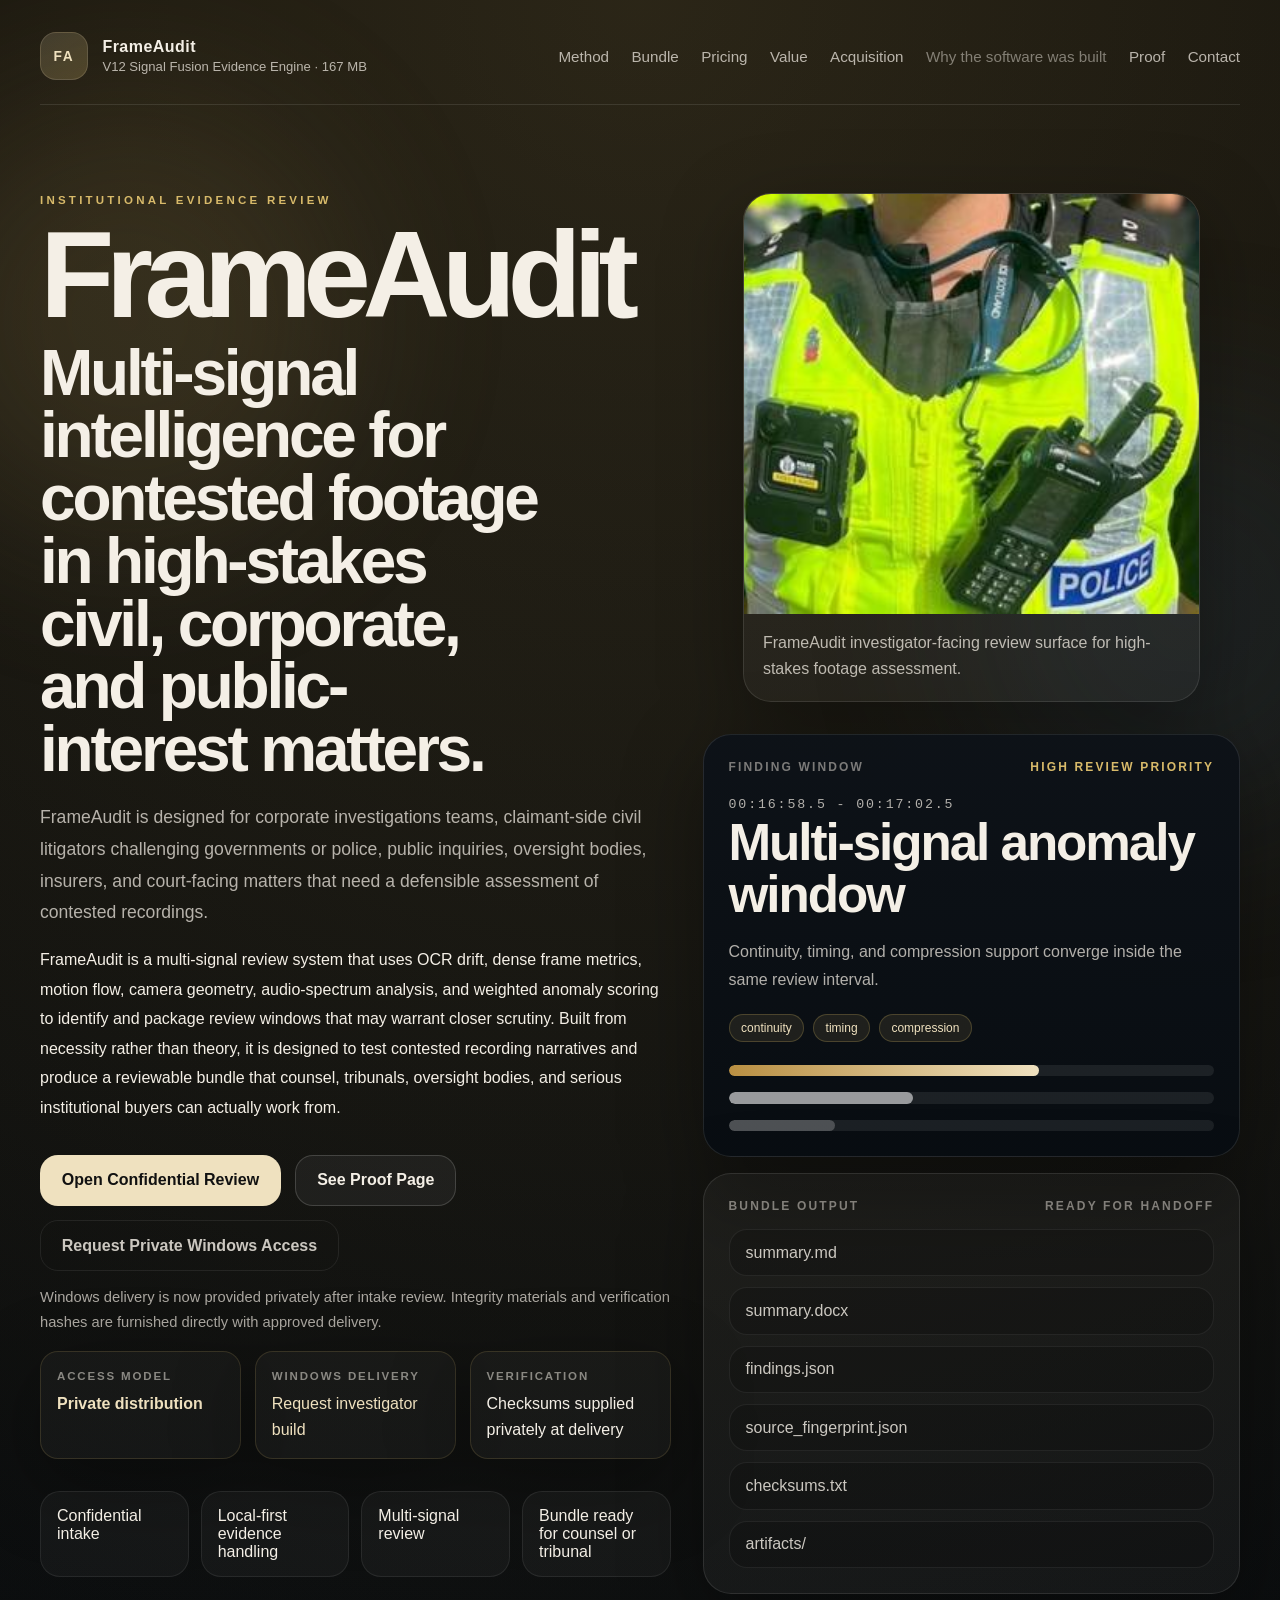
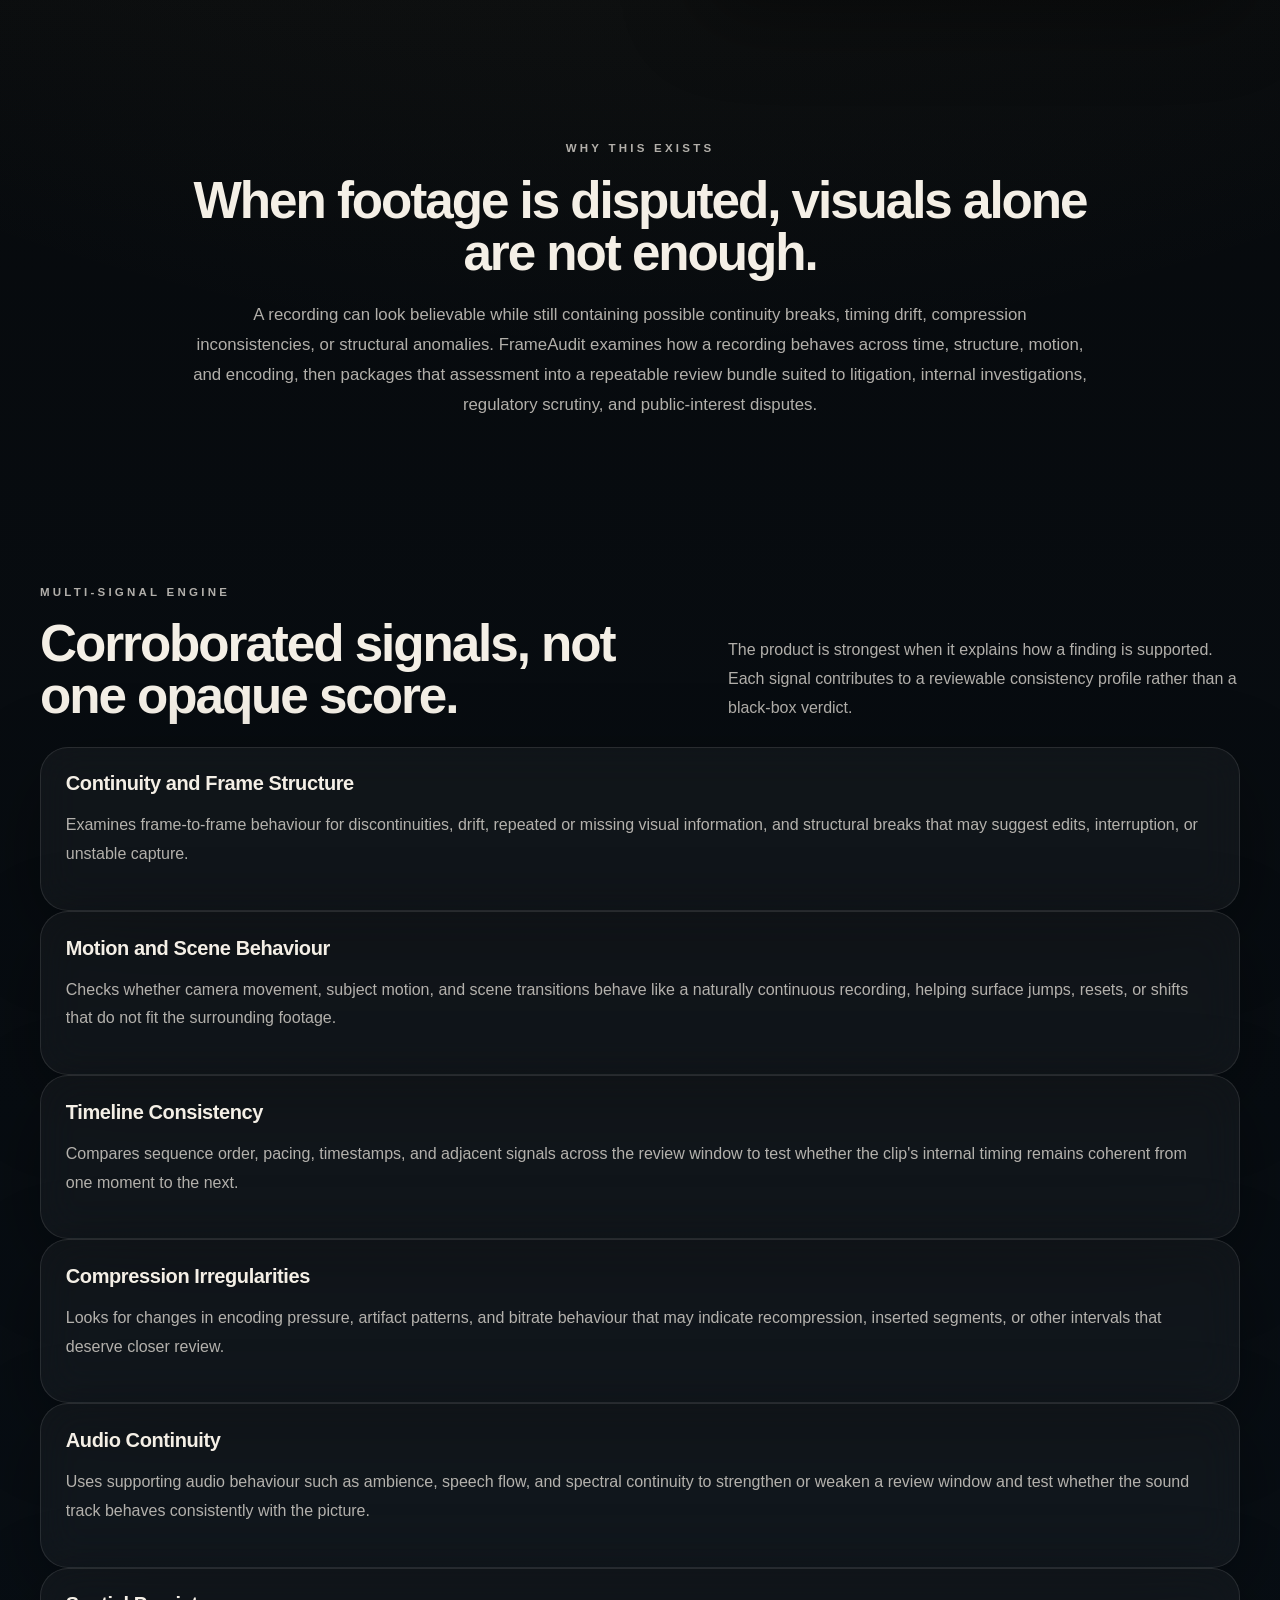
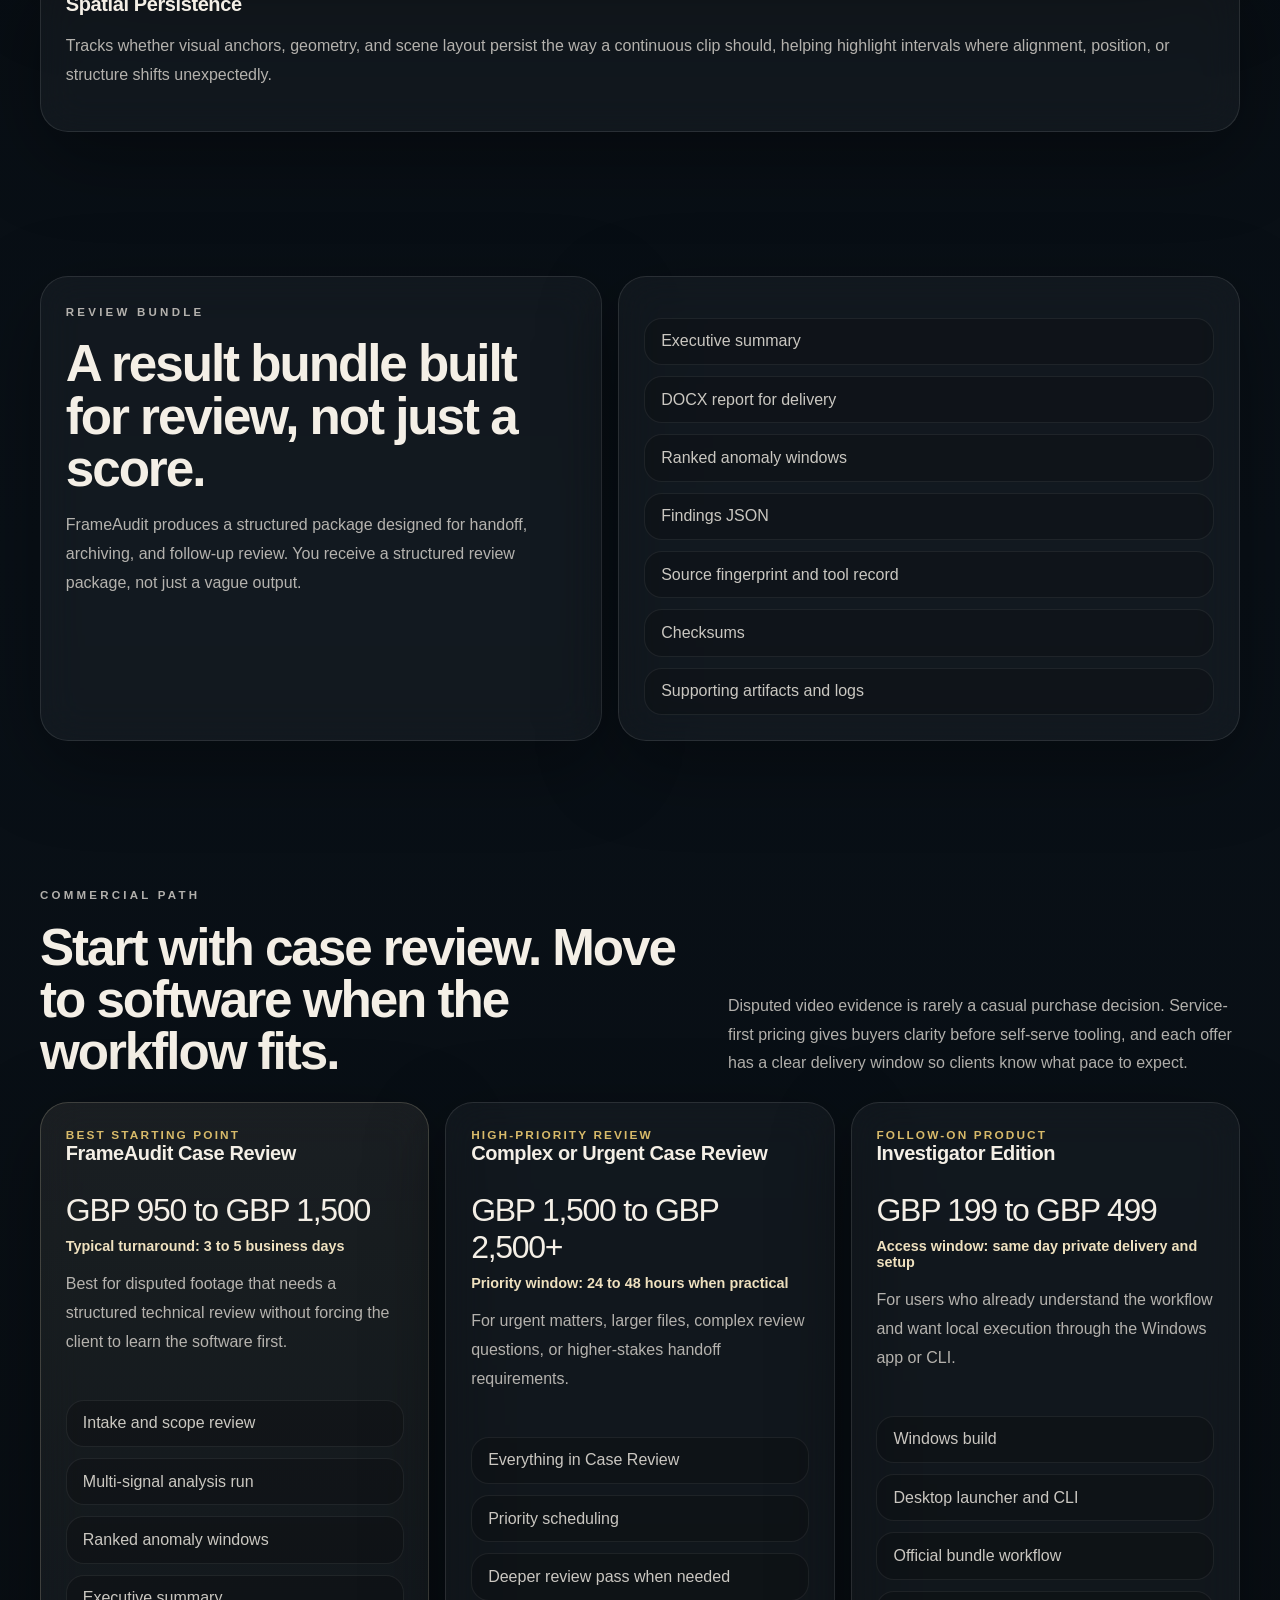
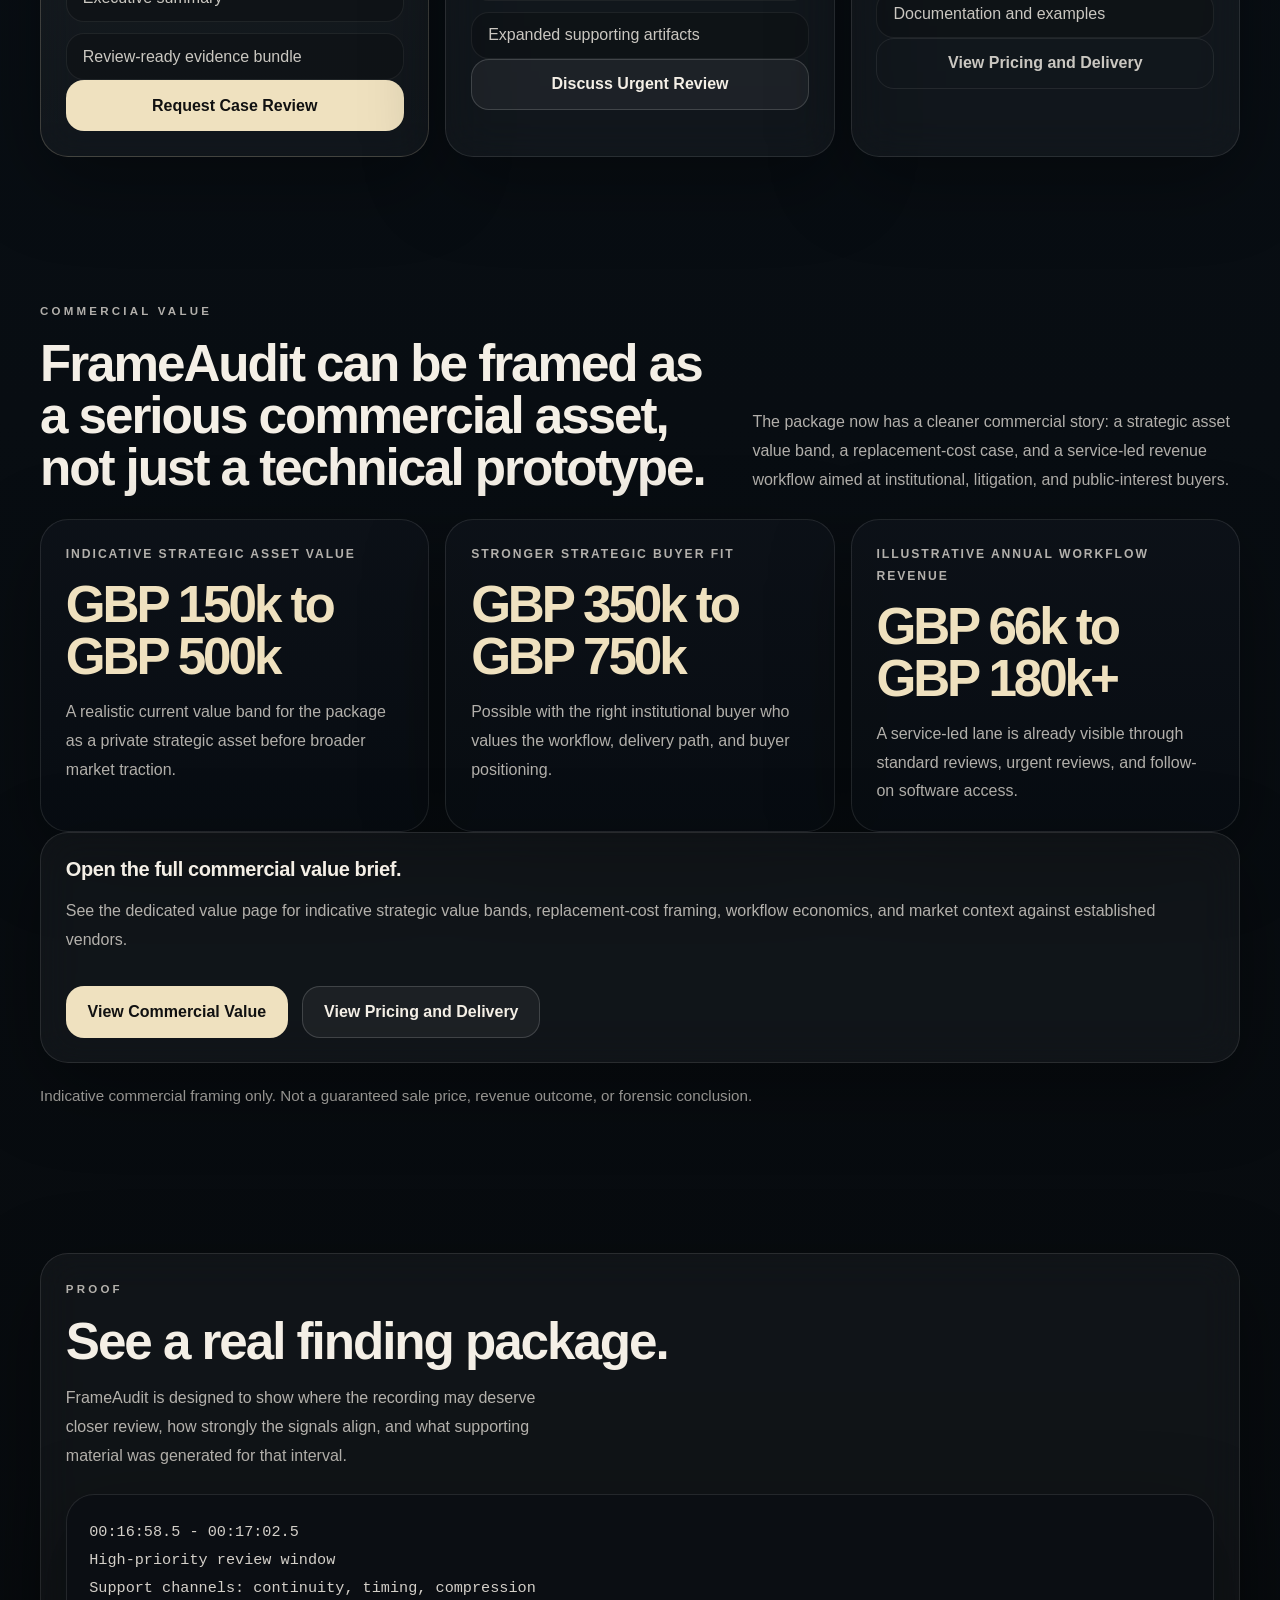
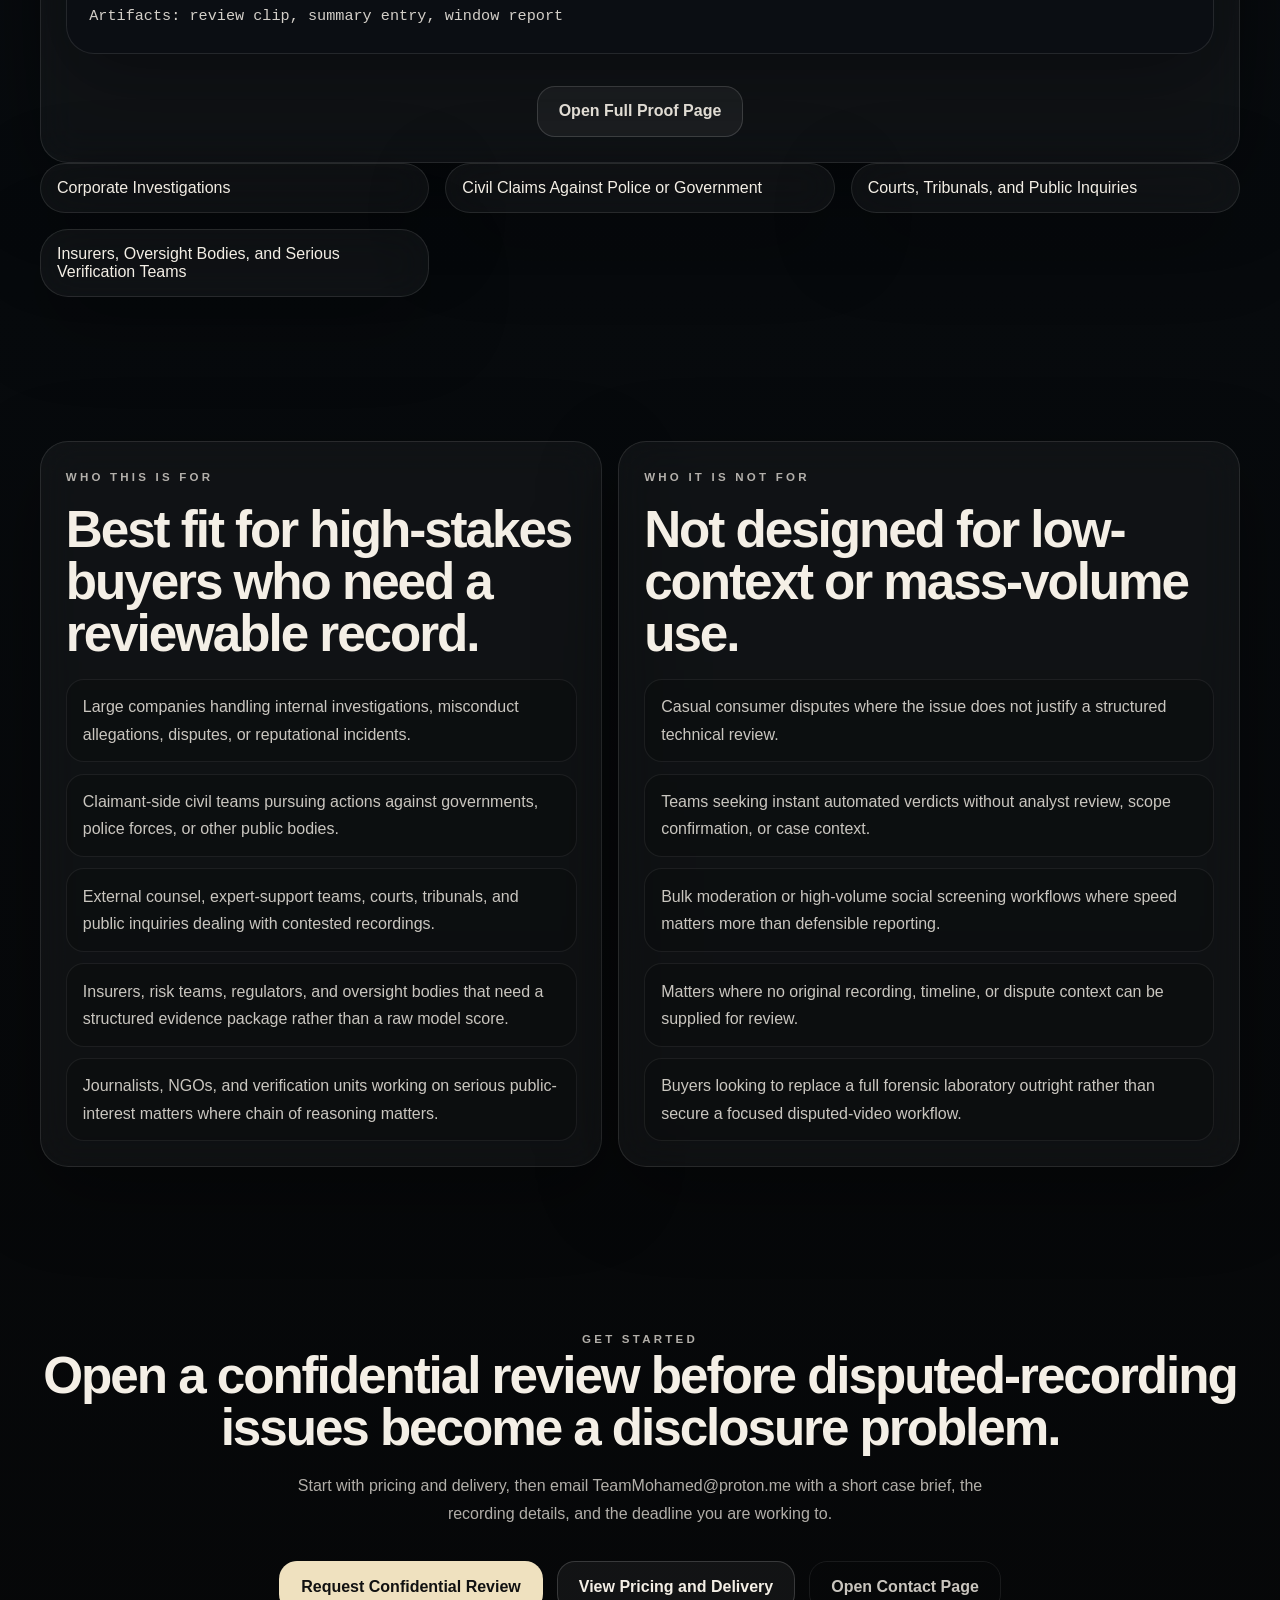
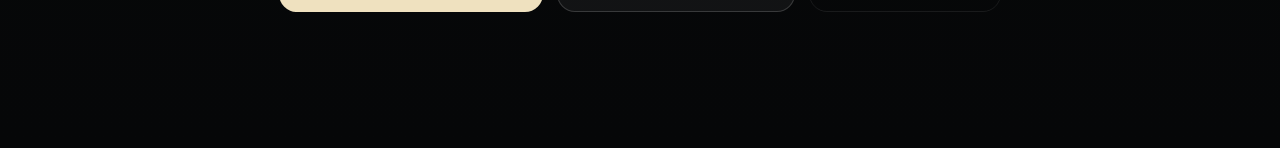
==== commit a487bea4: "Disable timeline nav item" ====
--- a/index.html
+++ b/index.html
@@ -26,7 +26,7 @@
         <a href="./pricing.html">Pricing</a>
         <a href="./value.html">Value</a>
           <a href="./acquisitions.html">Acquisition</a>
-        <a href="./timeline.html">Why the software was built</a>
+        <span class="site-nav__disabled" title="Coming soon" aria-disabled="true">Why the software was built</span>
         <a href="./proof.html">Proof</a>
         <a href="./contact.html">Contact</a>
       </nav>
--- a/styles.css
+++ b/styles.css
@@ -135,6 +135,15 @@
   color: var(--ink);
 }
 
+.site-nav__disabled {
+  color: rgba(244, 239, 230, 0.46);
+  cursor: help;
+}
+
+.site-nav__disabled:hover {
+  color: rgba(244, 239, 230, 0.72);
+}
+
 .section {
   padding: 4.5rem 0;
 }
@@ -777,9 +786,17 @@
   text-align: center;
 }
 
+.page-hero--centered h1 {
+  margin-inline: auto;
+}
+
 .page-hero--timeline {
   margin-inline: auto;
   text-align: center;
+}
+
+.page-hero--timeline h1 {
+  margin-inline: auto;
 }
 
 .page-copy {
